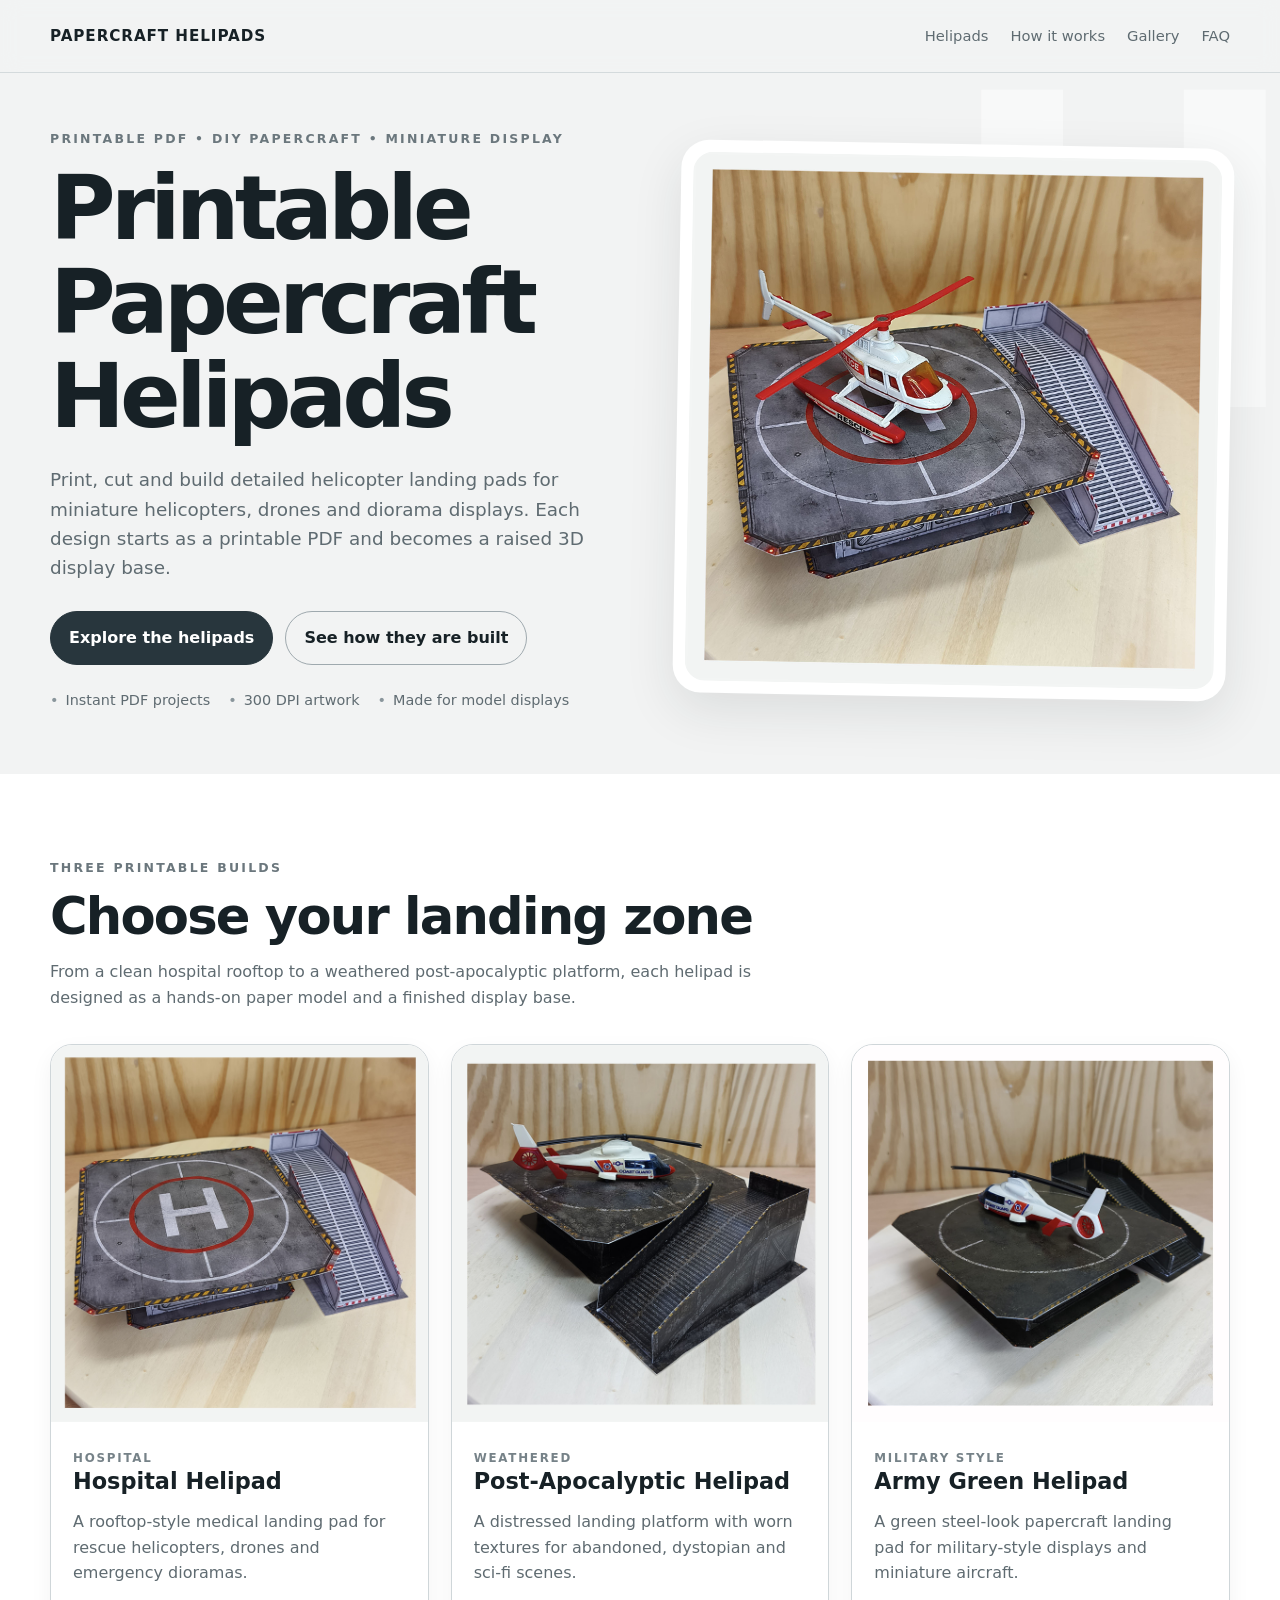
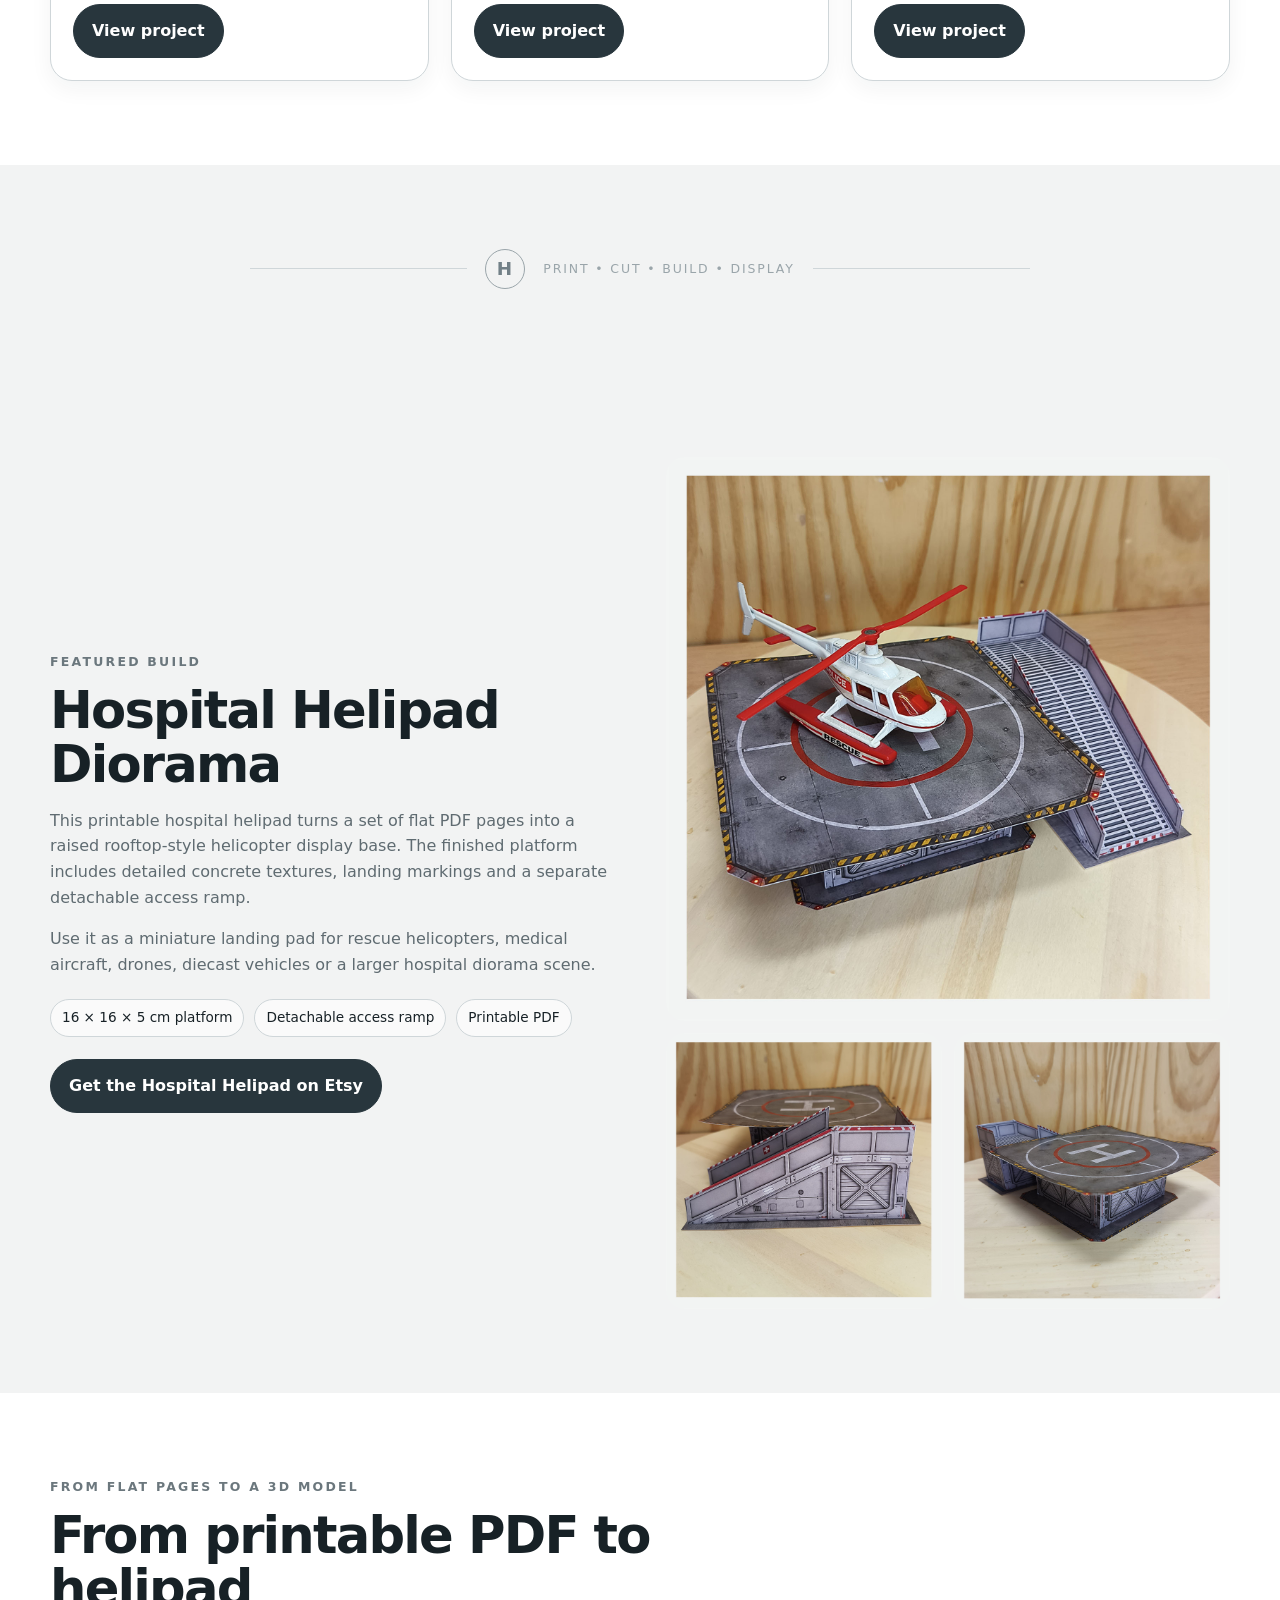
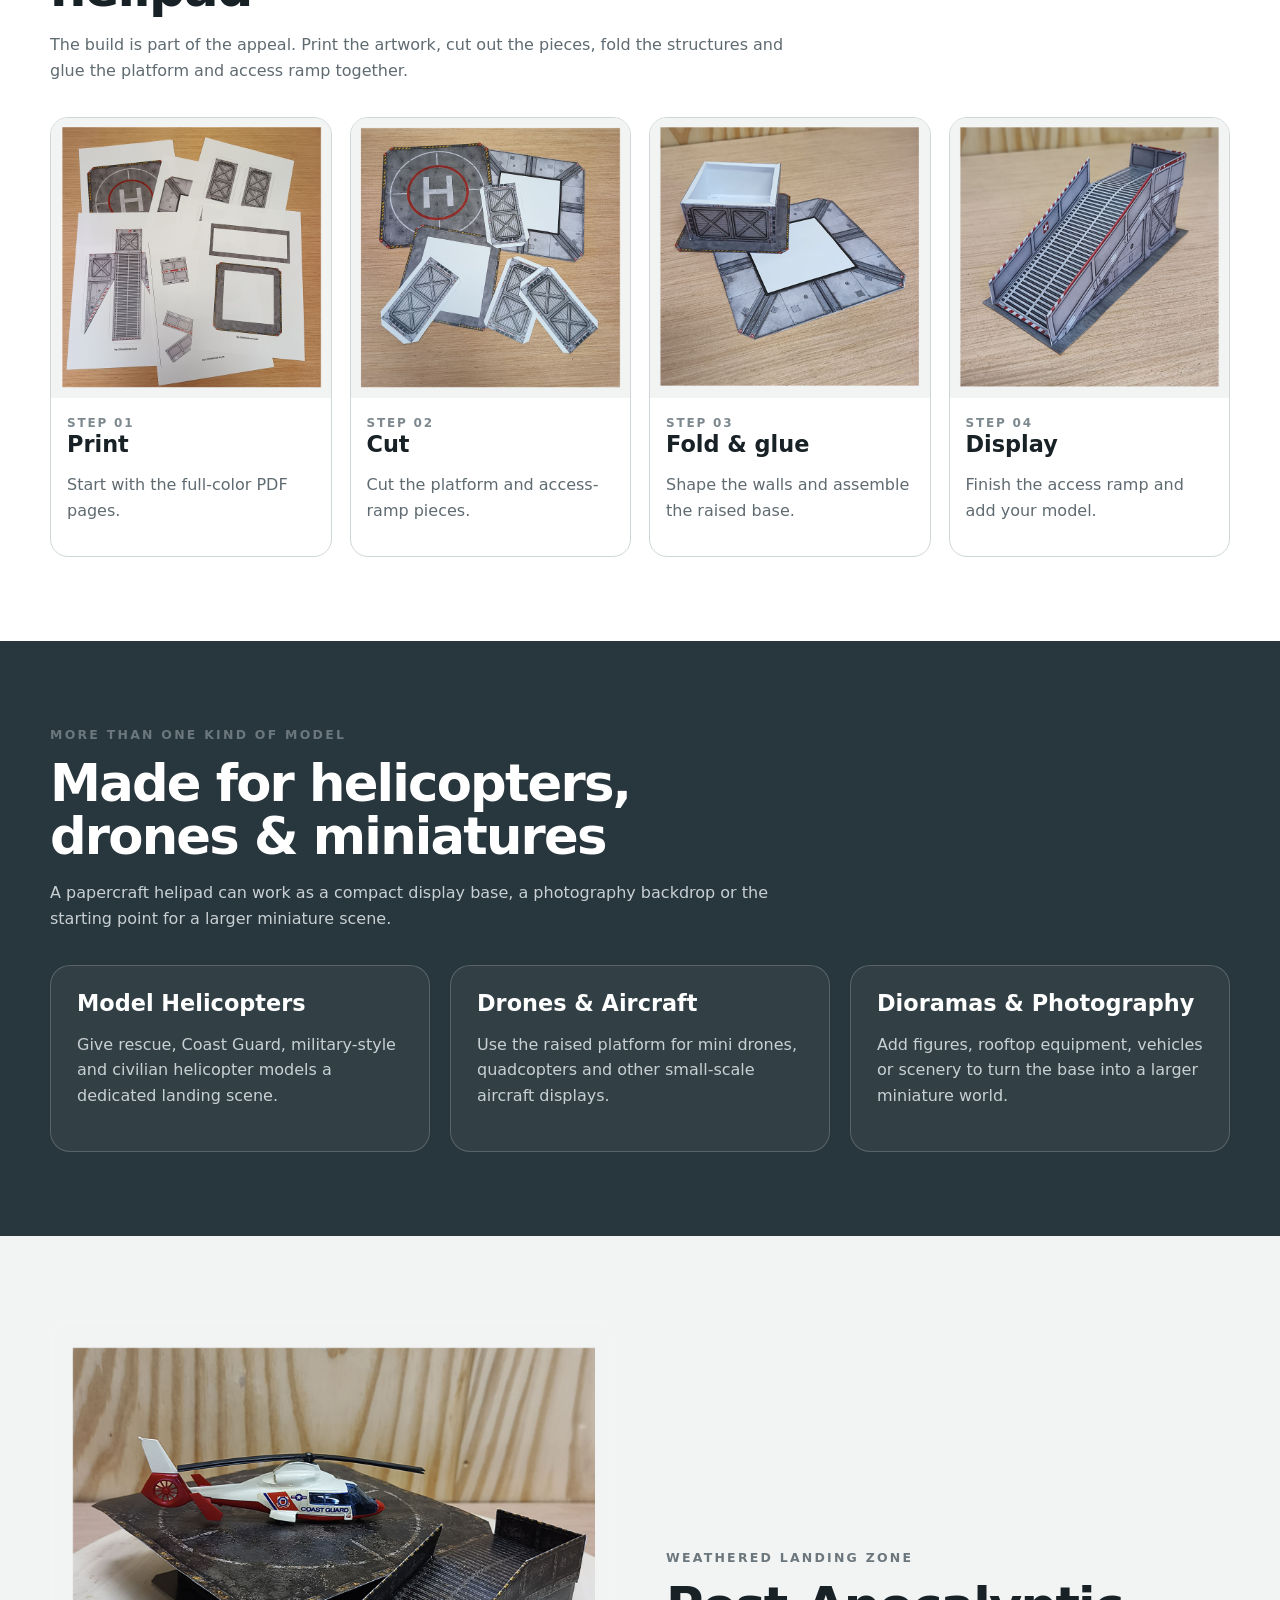
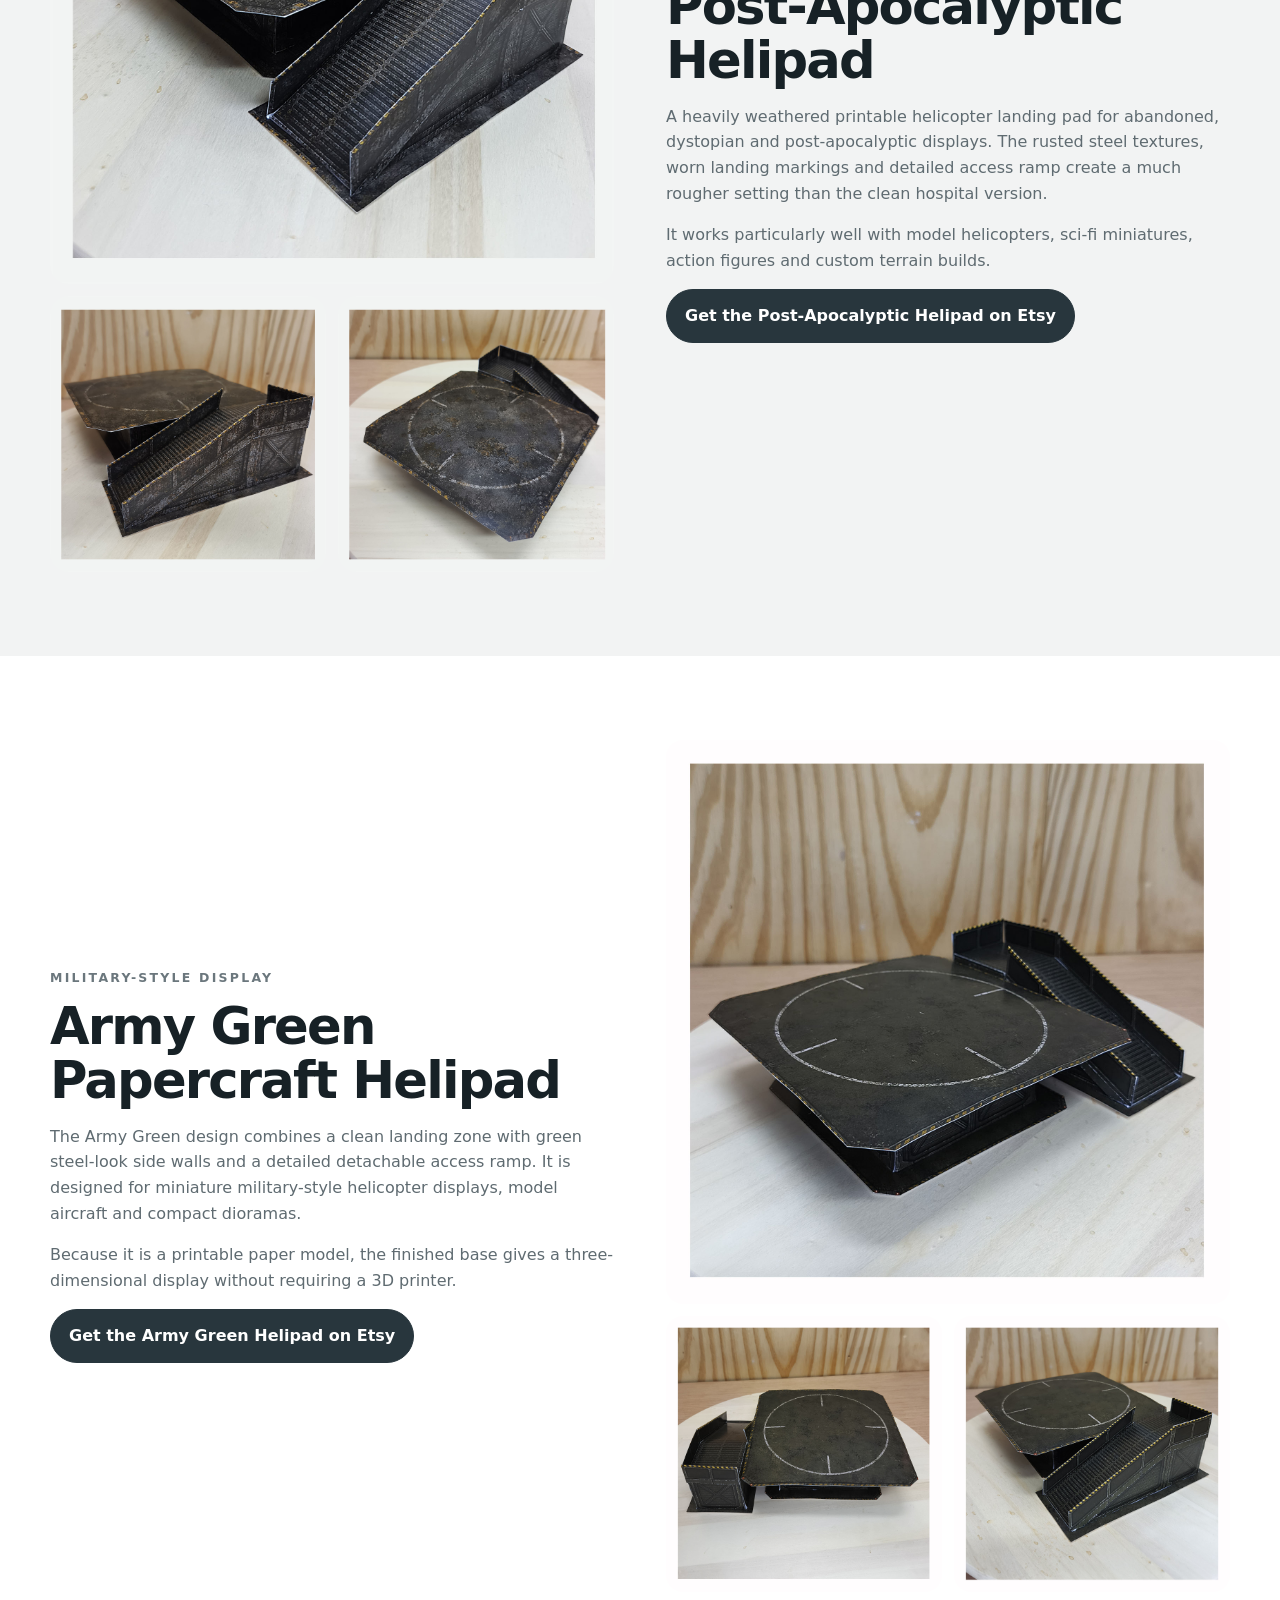
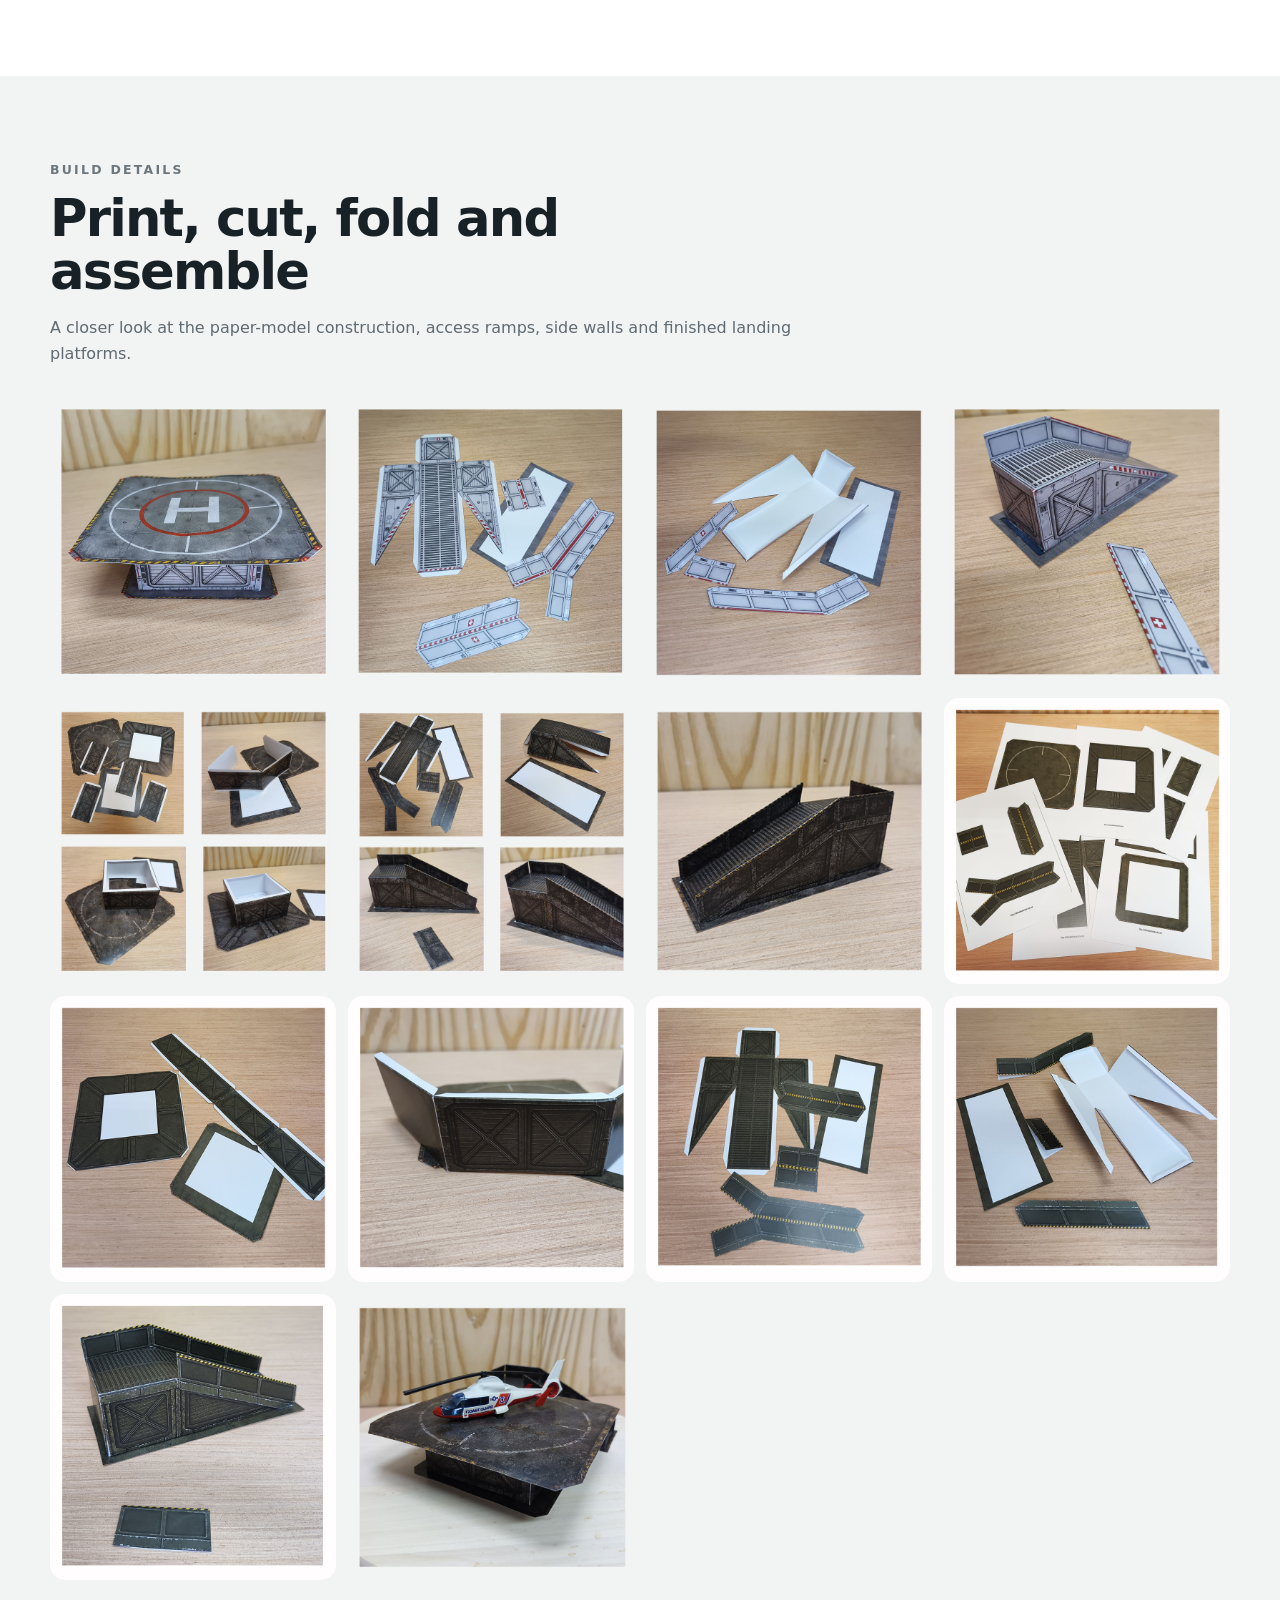
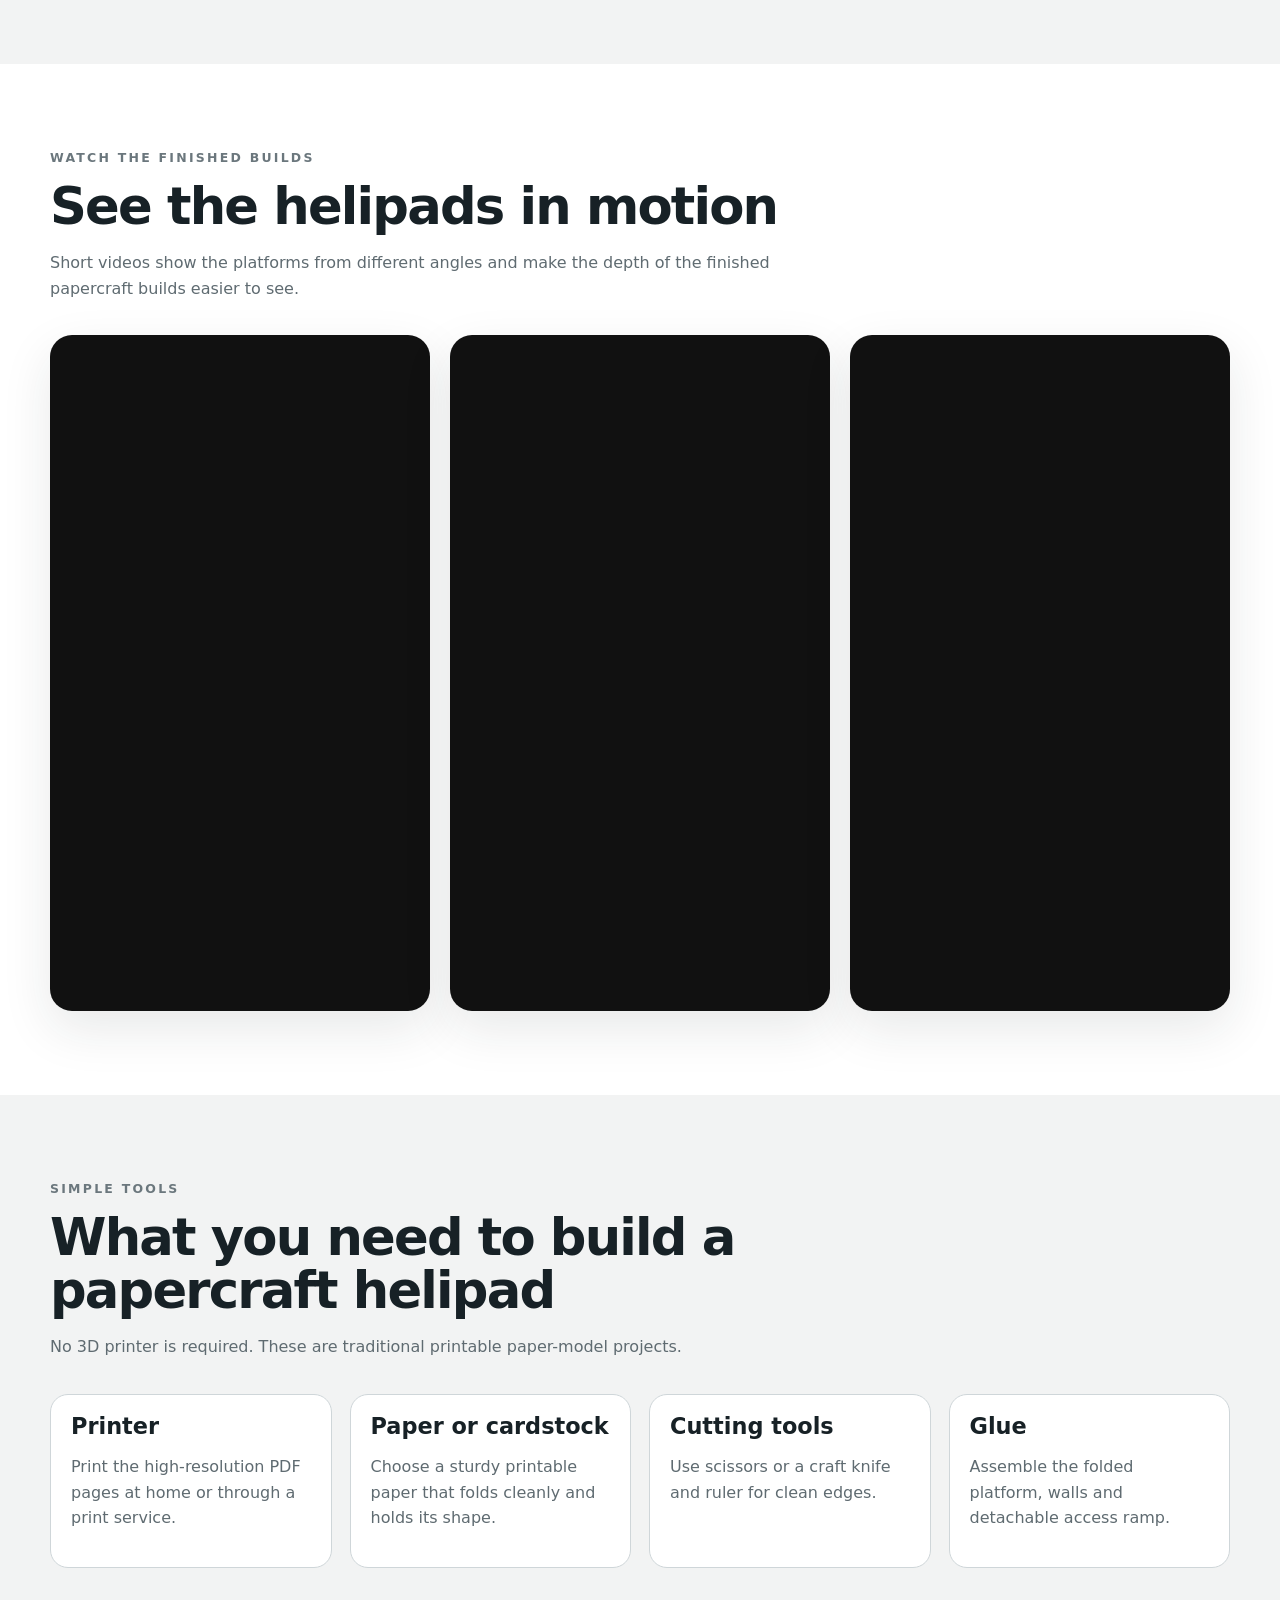
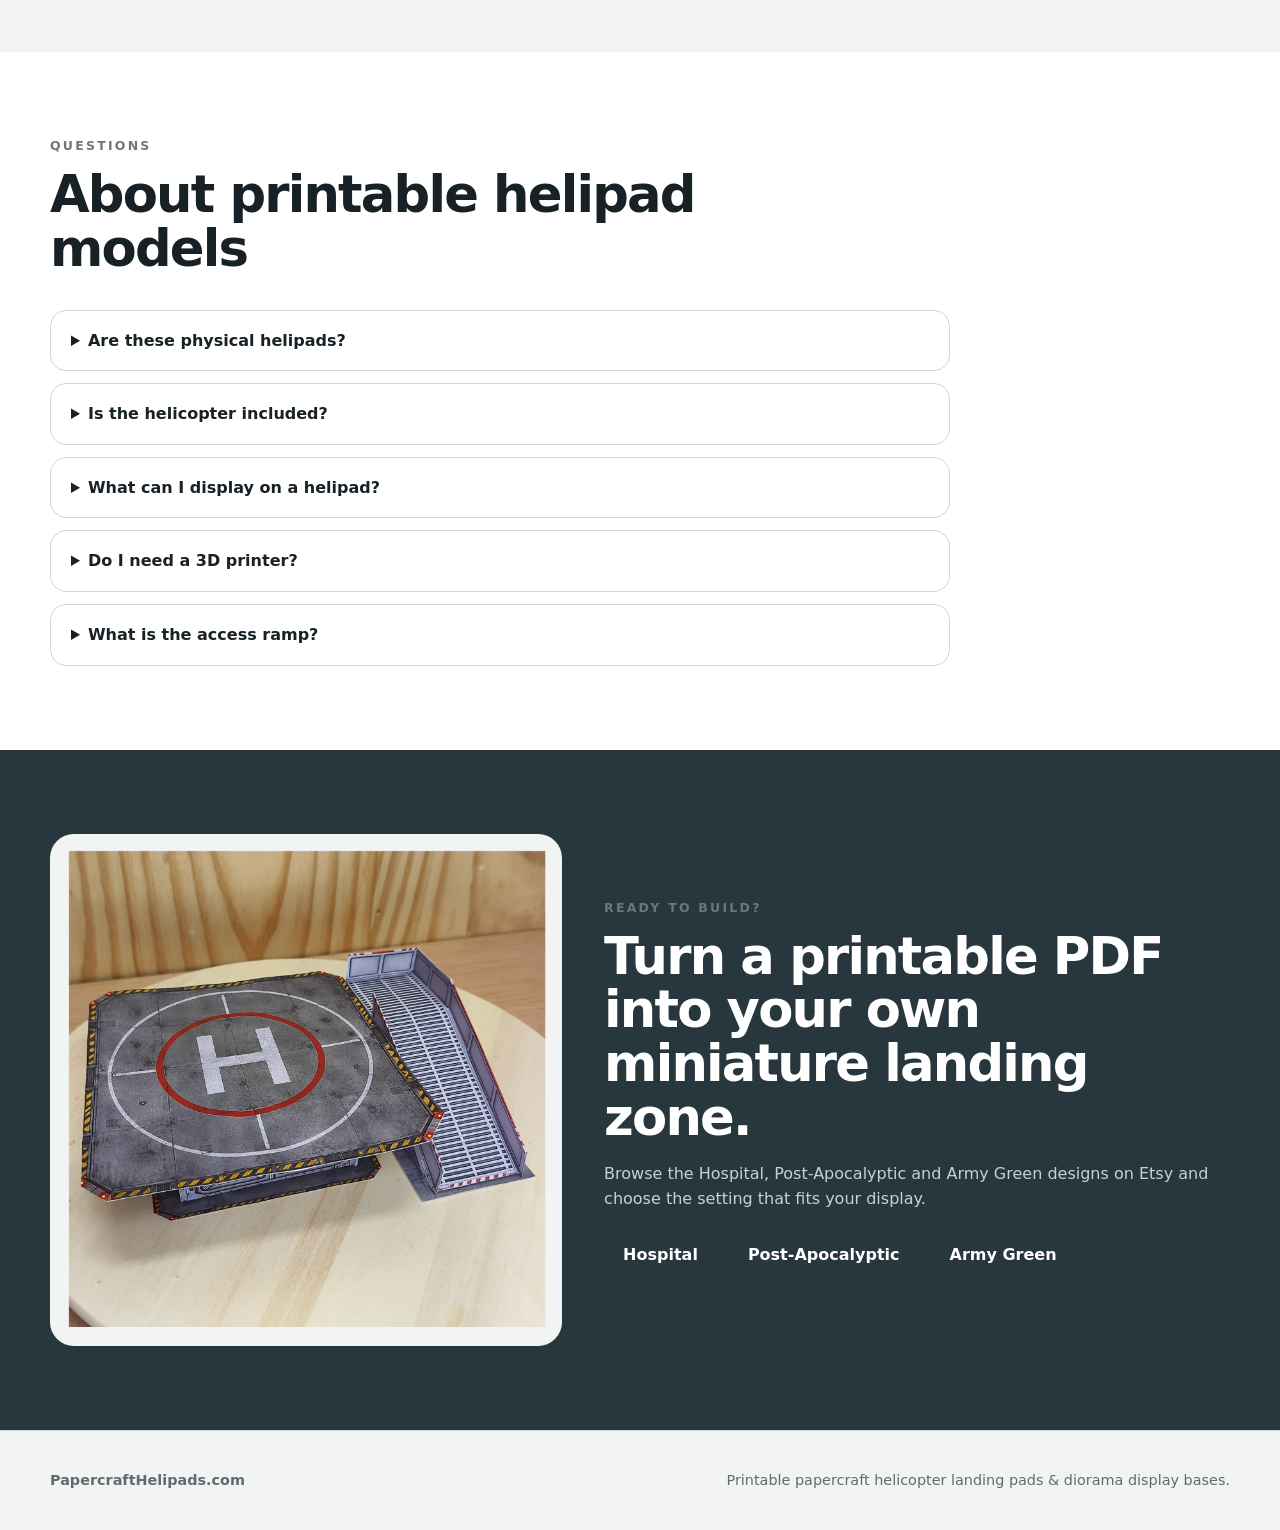
==== index.html @ 95979182 "Add files via upload" ====
<!doctype html>
<html lang="en">
<head>
  <meta charset="utf-8">
  <meta name="viewport" content="width=device-width, initial-scale=1">
  <title>Papercraft Helipads | Printable Helicopter Landing Pads & Diorama Bases</title>
  <meta name="description" content="Build printable papercraft helipads for miniature helicopters, drones and dioramas. Explore hospital, post-apocalyptic and military-style landing pad PDF projects.">
  <link rel="canonical" href="https://papercrafthelipads.com/">
  <meta name="robots" content="index,follow,max-image-preview:large">
  <meta property="og:title" content="Papercraft Helipads | Printable Helicopter Landing Pads">
  <meta property="og:description" content="Print, cut and build detailed helipad display bases for helicopters, drones and miniatures.">
  <meta property="og:type" content="website">
  <meta property="og:url" content="https://papercrafthelipads.com/">
  <meta property="og:image" content="https://papercrafthelipads.com/hospital-helipad-diorama-miniature-helicopter.jpg">
  <link rel="stylesheet" href="styles.css">
  <script type="application/ld+json">
  {
    "@context":"https://schema.org",
    "@type":"WebSite",
    "name":"Papercraft Helipads",
    "url":"https://papercrafthelipads.com/",
    "description":"Printable papercraft helipads and helicopter diorama display bases.",
    "inLanguage":"en"
  }
  </script>
  <script type="application/ld+json">
  {
    "@context":"https://schema.org",
    "@type":"FAQPage",
    "mainEntity":[
      {"@type":"Question","name":"Are these physical helipads?","acceptedAnswer":{"@type":"Answer","text":"No. The projects shown here are printable digital PDF papercraft kits. You print, cut, fold and glue the parts yourself."}},
      {"@type":"Question","name":"What can I display on a papercraft helipad?","acceptedAnswer":{"@type":"Answer","text":"They are designed as miniature display bases for model helicopters, rescue aircraft, drones, action figures, diecast vehicles and other small-scale models."}},
      {"@type":"Question","name":"Is the helicopter included?","acceptedAnswer":{"@type":"Answer","text":"No. Helicopters, drones, figures and other models shown in the photos are display examples only."}},
      {"@type":"Question","name":"What do I need to build one?","acceptedAnswer":{"@type":"Answer","text":"You need a printer, suitable paper or cardstock, scissors or a craft knife, glue and basic papercraft tools."}}
    ]
  }
  </script>
</head>
<body>
<header class="site-header">
  <div class="container nav">
    <a class="brand" href="#top">Papercraft Helipads</a>
    <nav class="nav-links" aria-label="Primary navigation">
      <a href="#designs">Helipads</a>
      <a href="#build">How it works</a>
      <a href="#gallery">Gallery</a>
      <a href="#faq">FAQ</a>
    </nav>
  </div>
</header>
<main id="top">
  <section class="hero">
    <div class="container hero-grid">
      <div>
        <p class="eyebrow">Printable PDF • DIY Papercraft • Miniature Display</p>
        <h1>Printable Papercraft Helipads</h1>
        <p class="lead">Print, cut and build detailed helicopter landing pads for miniature helicopters, drones and diorama displays. Each design starts as a printable PDF and becomes a raised 3D display base.</p>
        <div class="actions">
          <a class="button" href="#designs">Explore the helipads</a>
          <a class="button secondary" href="#build">See how they are built</a>
        </div>
        <div class="trust-row"><span>Instant PDF projects</span><span>300 DPI artwork</span><span>Made for model displays</span></div>
      </div>
      <div class="hero-card">
        <img src="hospital-helipad-diorama-miniature-helicopter.jpg" alt="Completed hospital helipad diorama with a rescue helicopter displayed on the rooftop landing pad" width="1600" height="1600" fetchpriority="high">
      </div>
    </div>
  </section>

  <section class="section white" id="designs">
    <div class="container">
      <div class="section-intro">
        <p class="eyebrow">Three printable builds</p>
        <h2>Choose your landing zone</h2>
        <p class="muted">From a clean hospital rooftop to a weathered post-apocalyptic platform, each helipad is designed as a hands-on paper model and a finished display base.</p>
      </div>
      <div class="design-grid">
        <article class="card">
          <img src="printable-hospital-helipad-top-view.jpg" alt="Detailed top view of the completed printable hospital helipad and detachable access ramp" loading="lazy" width="1600" height="1600">
          <div class="card-body"><span class="card-kicker">Hospital</span><h3>Hospital Helipad</h3><p>A rooftop-style medical landing pad for rescue helicopters, drones and emergency dioramas.</p><a class="button" href="hospital-helipad.html">View project</a></div>
        </article>
        <article class="card">
          <img src="post-apocalyptic-helipad-diorama-helicopter.jpg" alt="Completed post-apocalyptic helipad diorama with a red and white Coast Guard helicopter and the access ramp visible at the front" loading="lazy" width="1600" height="1600">
          <div class="card-body"><span class="card-kicker">Weathered</span><h3>Post-Apocalyptic Helipad</h3><p>A distressed landing platform with worn textures for abandoned, dystopian and sci-fi scenes.</p><a class="button" href="post-apocalyptic-helipad.html">View project</a></div>
        </article>
        <article class="card">
          <img src="army-green-helipad-diorama-helicopter.jpg" alt="Completed Army Green helipad diorama with a red and white Coast Guard helicopter displayed on the landing platform" loading="lazy" width="1600" height="1600">
          <div class="card-body"><span class="card-kicker">Military style</span><h3>Army Green Helipad</h3><p>A green steel-look papercraft landing pad for military-style displays and miniature aircraft.</p><a class="button" href="#army">View project</a></div>
        </article>
      </div>
    </div>
  </section>

  <div class="section"><div class="container helipad-divider"><span class="h-mark">H</span><span>Print • Cut • Build • Display</span></div></div>

  <section class="section" id="hospital">
    <div class="container product">
      <div class="product-copy">
        <p class="eyebrow">Featured build</p>
        <h2>Hospital Helipad Diorama</h2>
        <p class="muted">This printable hospital helipad turns a set of flat PDF pages into a raised rooftop-style helicopter display base. The finished platform includes detailed concrete textures, landing markings and a separate detachable access ramp.</p>
        <p class="muted">Use it as a miniature landing pad for rescue helicopters, medical aircraft, drones, diecast vehicles or a larger hospital diorama scene.</p>
        <div class="specs"><span class="pill">16 × 16 × 5 cm platform</span><span class="pill">Detachable access ramp</span><span class="pill">Printable PDF</span></div>
        <a class="button" href="https://3dshoeboxdiorama.etsy.com/listing/4540732520/hospital-helipad-display-base-medical" target="_blank" rel="noopener">Get the Hospital Helipad on Etsy</a>
      </div>
      <div class="product-media">
        <img class="feature" src="hospital-helipad-diorama-miniature-helicopter.jpg" alt="Completed hospital helipad diorama with a rescue helicopter displayed on the rooftop landing pad" loading="lazy" width="1600" height="1600">
        <img src="hospital-helicopter-display-base-side-view.jpg" alt="Close side view of the completed hospital helicopter display base focusing on the access ramp" loading="lazy" width="1600" height="1600">
        <img src="papercraft-hospital-helipad-diorama.jpg" alt="Completed papercraft hospital helipad diorama with access ramp viewed from the side" loading="lazy" width="1600" height="1600">
      </div>
    </div>
  </section>

  <section class="section white" id="build">
    <div class="container">
      <div class="section-intro"><p class="eyebrow">From flat pages to a 3D model</p><h2>From printable PDF to helipad</h2><p class="muted">The build is part of the appeal. Print the artwork, cut out the pieces, fold the structures and glue the platform and access ramp together.</p></div>
      <div class="steps">
        <article class="step"><img src="diy-hospital-helipad-building-step-1.jpg" alt="Printed hospital helipad PDF template on a wooden desk, ready to start the DIY papercraft build" loading="lazy" width="1600" height="1600"><div class="step-copy"><div class="step-no">STEP 01</div><h3>Print</h3><p class="muted">Start with the full-color PDF pages.</p></div></article>
        <article class="step"><img src="printable-hospital-helipad-building-step-2.jpg" alt="Cut-out pieces from the printable hospital helipad PDF arranged on a wooden desk before assembly" loading="lazy" width="1600" height="1600"><div class="step-copy"><div class="step-no">STEP 02</div><h3>Cut</h3><p class="muted">Cut the platform and access-ramp pieces.</p></div></article>
        <article class="step"><img src="papercraft-hospital-helipad-building-step-3.jpg" alt="Partially assembled papercraft hospital helipad turned upside down to show how the pieces are glued together" loading="lazy" width="1600" height="1600"><div class="step-copy"><div class="step-no">STEP 03</div><h3>Fold & glue</h3><p class="muted">Shape the walls and assemble the raised base.</p></div></article>
        <article class="step"><img src="miniature-hospital-helipad-ramp-detail.jpg" alt="Close-up of the fully assembled access ramp for the miniature hospital helipad display" loading="lazy" width="1600" height="1600"><div class="step-copy"><div class="step-no">STEP 04</div><h3>Display</h3><p class="muted">Finish the access ramp and add your model.</p></div></article>
      </div>
    </div>
  </section>

  <section class="section dark">
    <div class="container">
      <div class="section-intro"><p class="eyebrow">More than one kind of model</p><h2>Made for helicopters, drones & miniatures</h2><p class="muted">A papercraft helipad can work as a compact display base, a photography backdrop or the starting point for a larger miniature scene.</p></div>
      <div class="application-grid">
        <div class="application"><h3>Model Helicopters</h3><p class="muted">Give rescue, Coast Guard, military-style and civilian helicopter models a dedicated landing scene.</p></div>
        <div class="application"><h3>Drones & Aircraft</h3><p class="muted">Use the raised platform for mini drones, quadcopters and other small-scale aircraft displays.</p></div>
        <div class="application"><h3>Dioramas & Photography</h3><p class="muted">Add figures, rooftop equipment, vehicles or scenery to turn the base into a larger miniature world.</p></div>
      </div>
    </div>
  </section>

  <section class="section" id="postapo">
    <div class="container product reverse">
      <div class="product-copy">
        <p class="eyebrow">Weathered landing zone</p><h2>Post-Apocalyptic Helipad</h2>
        <p class="muted">A heavily weathered printable helicopter landing pad for abandoned, dystopian and post-apocalyptic displays. The rusted steel textures, worn landing markings and detailed access ramp create a much rougher setting than the clean hospital version.</p>
        <p class="muted">It works particularly well with model helicopters, sci-fi miniatures, action figures and custom terrain builds.</p>
        <a class="button" href="https://3dshoeboxdiorama.etsy.com/listing/4539226831/post-apocalyptic-helipad-printable" target="_blank" rel="noopener">Get the Post-Apocalyptic Helipad on Etsy</a>
      </div>
      <div class="product-media">
        <img class="feature" src="post-apocalyptic-helipad-diorama-helicopter.jpg" alt="Completed post-apocalyptic helipad diorama with a red and white Coast Guard helicopter and the access ramp visible at the front" loading="lazy" width="1600" height="1600">
        <img src="papercraft-post-apocalyptic-helipad.jpg" alt="Completed post-apocalyptic papercraft helipad viewed in perspective with a close view of the detailed access ramp" loading="lazy" width="1600" height="1600">
        <img src="printable-post-apocalyptic-helipad-top-view.jpg" alt="Perspective top view of the completed printable post-apocalyptic helipad showing the raised landing platform and access ramp" loading="lazy" width="1600" height="1600">
      </div>
    </div>
  </section>

  <section class="section white" id="army">
    <div class="container product">
      <div class="product-copy">
        <p class="eyebrow">Military-style display</p><h2>Army Green Papercraft Helipad</h2>
        <p class="muted">The Army Green design combines a clean landing zone with green steel-look side walls and a detailed detachable access ramp. It is designed for miniature military-style helicopter displays, model aircraft and compact dioramas.</p>
        <p class="muted">Because it is a printable paper model, the finished base gives a three-dimensional display without requiring a 3D printer.</p>
        <a class="button" href="https://3dshoeboxdiorama.etsy.com/listing/4539599032/army-green-helipad-display-base" target="_blank" rel="noopener">Get the Army Green Helipad on Etsy</a>
      </div>
      <div class="product-media">
        <img class="feature" src="army-green-helicopter-display-base.jpg" alt="Completed Army Green helicopter display base with the access ramp positioned behind the raised helipad for a clear 3D view" loading="lazy" width="1600" height="1600">
        <img src="military-helipad-papercraft-top-view.jpg" alt="Top view of the completed Army Green military-style papercraft helipad and access ramp" loading="lazy" width="1600" height="1600">
        <img src="miniature-military-helicopter-landing-pad.jpg" alt="Completed miniature military-style helicopter landing pad with the raised platform and access ramp shown in a detailed 3D view" loading="lazy" width="1600" height="1600">
      </div>
    </div>
  </section>

  <section class="section" id="gallery">
    <div class="container">
      <div class="section-intro"><p class="eyebrow">Build details</p><h2>Print, cut, fold and assemble</h2><p class="muted">A closer look at the paper-model construction, access ramps, side walls and finished landing platforms.</p></div>
      <div class="gallery">
        <img src="hospital-helipad-diorama-building-step-4.jpg" alt="Nearly completed hospital helipad diorama assembled without the detachable access ramp" loading="lazy" width="1600" height="1600">
        <img src="miniature-hospital-helipad-building-step-5.jpg" alt="Cut-out hospital helipad access ramp before folding and gluing the papercraft parts together" loading="lazy" width="1600" height="1600">
        <img src="miniature-hospital-helipad-building-step-6.jpg" alt="Hospital helipad access ramp partially folded and glued during the papercraft assembly process" loading="lazy" width="1600" height="1600">
        <img src="miniature-hospital-helipad-building-step-7.jpg" alt="Close-up of the miniature hospital helipad access ramp during the final stage of assembly" loading="lazy" width="1600" height="1600">
        <img src="diy-post-apocalyptic-helipad-building-steps-pad.jpg" alt="Four-step DIY build sequence showing how the printable post-apocalyptic helipad platform is assembled from the papercraft pieces" loading="lazy" width="1600" height="1600">
        <img src="diy-post-apocalyptic-helipad-building-steps-ramp.jpg" alt="Four-step papercraft build sequence showing the post-apocalyptic helipad access ramp being cut, folded, glued and assembled" loading="lazy" width="1600" height="1600">
        <img src="diy-post-apocalyptic-helipad-building-ramp-complete.jpg" alt="Close-up of the completed post-apocalyptic helipad access ramp showing the finished colors and miniature details" loading="lazy" width="1600" height="1600">
        <img src="diy-army-green-helipad-building-step-1.jpg" alt="Printed Army Green helipad PDF pages on a brown wooden desk ready for the DIY papercraft build" loading="lazy" width="1600" height="1600">
        <img src="diy-army-green-helipad-building-step-2.jpg" alt="Partially assembled Army Green papercraft helipad without the detachable access ramp" loading="lazy" width="1600" height="1600">
        <img src="diy-army-green-helipad-building-step-3.jpg" alt="Close-up of the partially assembled Army Green helipad showing the detailed steel-look side walls" loading="lazy" width="1600" height="1600">
        <img src="diy-army-green-helipad-building-step-4.jpg" alt="Cut-out printable pieces for the Army Green helipad access ramp ready for folding and gluing" loading="lazy" width="1600" height="1600">
        <img src="diy-army-green-helipad-building-step-5.jpg" alt="Army Green helipad access ramp partially folded and glued during the papercraft build" loading="lazy" width="1600" height="1600">
        <img src="diy-army-green-helipad-building-step-6.jpg" alt="Close-up of the nearly completed Army Green access ramp showing the detailed side railing" loading="lazy" width="1600" height="1600">
        <img src="post-apocalyptic-helicopter-display-base.jpg" alt="Close view of the completed post-apocalyptic helicopter display base with a Coast Guard helicopter and access ramp positioned behind the platform" loading="lazy" width="1600" height="1600">
      </div>
    </div>
  </section>

  <section class="section white" id="videos">
    <div class="container">
      <div class="section-intro"><p class="eyebrow">Watch the finished builds</p><h2>See the helipads in motion</h2><p class="muted">Short videos show the platforms from different angles and make the depth of the finished papercraft builds easier to see.</p></div>
      <div class="video-grid">
        <div class="video"><iframe src="https://www.youtube.com/embed/XTVZVIwFvxU" title="Hospital Helipad papercraft video" loading="lazy" allowfullscreen></iframe></div>
        <div class="video"><iframe src="https://www.youtube.com/embed/b2Lt7vql83M" title="Post-Apocalyptic Helipad papercraft video" loading="lazy" allowfullscreen></iframe></div>
        <div class="video"><iframe src="https://www.youtube.com/embed/4K7mJKubByY" title="Army Green Helipad papercraft video" loading="lazy" allowfullscreen></iframe></div>
      </div>
    </div>
  </section>

  <section class="section">
    <div class="container">
      <div class="section-intro"><p class="eyebrow">Simple tools</p><h2>What you need to build a papercraft helipad</h2><p class="muted">No 3D printer is required. These are traditional printable paper-model projects.</p></div>
      <div class="tools"><div class="tool"><h3>Printer</h3><p class="muted">Print the high-resolution PDF pages at home or through a print service.</p></div><div class="tool"><h3>Paper or cardstock</h3><p class="muted">Choose a sturdy printable paper that folds cleanly and holds its shape.</p></div><div class="tool"><h3>Cutting tools</h3><p class="muted">Use scissors or a craft knife and ruler for clean edges.</p></div><div class="tool"><h3>Glue</h3><p class="muted">Assemble the folded platform, walls and detachable access ramp.</p></div></div>
    </div>
  </section>

  <section class="section white" id="faq">
    <div class="container">
      <div class="section-intro"><p class="eyebrow">Questions</p><h2>About printable helipad models</h2></div>
      <div class="faq">
        <details><summary>Are these physical helipads?</summary><p>No. These projects are digital PDF papercraft kits. You print, cut, fold and glue the model yourself.</p></details>
        <details><summary>Is the helicopter included?</summary><p>No. Helicopters, drones, vehicles and figures in the photographs are display examples only.</p></details>
        <details><summary>What can I display on a helipad?</summary><p>They can be used with model helicopters, drones, small aircraft, action figures, diecast vehicles and other miniature displays that suit the platform size.</p></details>
        <details><summary>Do I need a 3D printer?</summary><p>No. These are printable papercraft models rather than STL files or 3D-printed bases.</p></details>
        <details><summary>What is the access ramp?</summary><p>The access ramp is a separate papercraft section that is built alongside the raised platform and can be positioned next to the finished helipad.</p></details>
      </div>
    </div>
  </section>

  <section class="section dark">
    <div class="container final-cta">
      <img src="printable-hospital-helipad-top-view.jpg" alt="Detailed top view of the completed printable hospital helipad and detachable access ramp" loading="lazy" width="1600" height="1600">
      <div><p class="eyebrow">Ready to build?</p><h2>Turn a printable PDF into your own miniature landing zone.</h2><p class="muted">Browse the Hospital, Post-Apocalyptic and Army Green designs on Etsy and choose the setting that fits your display.</p><div class="actions"><a class="button" href="https://3dshoeboxdiorama.etsy.com/listing/4540732520/hospital-helipad-display-base-medical" target="_blank" rel="noopener">Hospital</a><a class="button" href="https://3dshoeboxdiorama.etsy.com/listing/4539226831/post-apocalyptic-helipad-printable" target="_blank" rel="noopener">Post-Apocalyptic</a><a class="button" href="https://3dshoeboxdiorama.etsy.com/listing/4539599032/army-green-helipad-display-base" target="_blank" rel="noopener">Army Green</a></div></div>
    </div>
  </section>
</main>
<footer class="site-footer"><div class="container footer-row"><strong>PapercraftHelipads.com</strong><span>Printable papercraft helicopter landing pads & diorama display bases.</span></div></footer>
</body>
</html>
---- styles.css ----
:root{
  --bg:#F2F3F3;
  --surface:#ffffff;
  --ink:#172126;
  --muted:#5f6b71;
  --line:#cfd6d9;
  --accent:#e6b64f;
  --deep:#28363d;
  --max:1180px;
  --radius:22px;
  --shadow:0 18px 50px rgba(25,36,42,.10);
}
*{box-sizing:border-box}
html{scroll-behavior:smooth}
body{margin:0;font-family:Inter,ui-sans-serif,system-ui,-apple-system,BlinkMacSystemFont,"Segoe UI",sans-serif;background:var(--bg);color:var(--ink);line-height:1.6}
a{color:inherit}
img{display:block;max-width:100%;height:auto}
.container{width:min(var(--max),calc(100% - 32px));margin:0 auto}
.site-header{position:sticky;top:0;z-index:20;background:rgba(242,243,243,.92);backdrop-filter:blur(10px);border-bottom:1px solid rgba(207,214,217,.85)}
.nav{min-height:72px;display:flex;align-items:center;justify-content:space-between;gap:28px}
.brand{font-weight:900;letter-spacing:.06em;text-transform:uppercase;text-decoration:none;font-size:.95rem}
.nav-links{display:flex;gap:22px;flex-wrap:wrap;font-size:.92rem}
.nav-links a{text-decoration:none;color:var(--muted)}
.nav-links a:hover{color:var(--ink)}
.hero{padding:56px 0 62px;position:relative;overflow:hidden}
.hero:after{content:"H";position:absolute;right:-2vw;top:10px;font-size:min(34vw,440px);line-height:.8;font-weight:900;color:rgba(255,255,255,.52);z-index:-1}
.hero-grid{display:grid;grid-template-columns:1.02fr .98fr;gap:52px;align-items:center}
.eyebrow{text-transform:uppercase;letter-spacing:.18em;font-weight:800;font-size:.78rem;color:#6b777d;margin:0 0 12px}
h1,h2,h3{line-height:1.05;margin-top:0}
h1{font-size:clamp(3.1rem,7vw,6.4rem);letter-spacing:-.055em;margin-bottom:22px;max-width:8ch}
h2{font-size:clamp(2rem,4vw,3.6rem);letter-spacing:-.035em;margin-bottom:16px}
h3{font-size:1.4rem;margin-bottom:10px}
.lead{font-size:1.15rem;color:var(--muted);max-width:650px;margin-bottom:28px}
.actions{display:flex;gap:12px;flex-wrap:wrap}
.button{display:inline-flex;align-items:center;justify-content:center;gap:8px;padding:13px 18px;border-radius:999px;background:var(--deep);color:#fff;text-decoration:none;font-weight:800;border:1px solid var(--deep)}
.button.secondary{background:transparent;color:var(--ink);border-color:#9fa9ae}
.button:hover{transform:translateY(-1px)}
.hero-card{background:var(--surface);padding:12px;border-radius:28px;box-shadow:var(--shadow);transform:rotate(1deg)}
.hero-card img{border-radius:20px;aspect-ratio:1/1;object-fit:cover}
.trust-row{display:flex;gap:18px;flex-wrap:wrap;margin-top:24px;color:var(--muted);font-size:.9rem}
.trust-row span:before{content:"•";margin-right:7px;color:#8a969c}
.section{padding:84px 0}
.section.white{background:var(--surface)}
.section.dark{background:var(--deep);color:#fff}
.section.dark .muted{color:#c8d0d4}
.section-intro{max-width:760px;margin-bottom:34px}
.muted{color:var(--muted)}
.design-grid{display:grid;grid-template-columns:repeat(3,1fr);gap:22px}
.card{background:var(--surface);border:1px solid var(--line);border-radius:var(--radius);overflow:hidden;box-shadow:0 8px 22px rgba(25,36,42,.05)}
.card img{aspect-ratio:1/1;object-fit:cover}
.card-body{padding:22px}
.card-kicker{font-size:.74rem;text-transform:uppercase;letter-spacing:.15em;font-weight:800;color:#768288}
.card p{color:var(--muted);margin-bottom:18px}
.product{display:grid;grid-template-columns:1fr 1fr;gap:52px;align-items:center}
.product.reverse .product-copy{order:2}
.product.reverse .product-media{order:1}
.product-media{display:grid;grid-template-columns:1fr 1fr;gap:12px}
.product-media .feature{grid-column:1/-1}
.product-media img{border-radius:18px;background:var(--bg);aspect-ratio:1/1;object-fit:cover}
.specs{display:flex;flex-wrap:wrap;gap:10px;margin:22px 0}
.pill{border:1px solid var(--line);border-radius:999px;padding:7px 11px;font-size:.85rem;background:rgba(255,255,255,.65)}
.helipad-divider{display:flex;align-items:center;gap:18px;margin:0 auto;max-width:780px;color:#9aa5aa;font-size:.78rem;letter-spacing:.15em;text-transform:uppercase}
.helipad-divider:before,.helipad-divider:after{content:"";height:1px;flex:1;background:var(--line)}
.h-mark{width:40px;height:40px;border:1px solid #9aa5aa;border-radius:50%;display:grid;place-items:center;font-weight:900;font-size:1.15rem;color:#728087}
.steps{display:grid;grid-template-columns:repeat(4,1fr);gap:18px}
.step{background:var(--surface);border-radius:18px;overflow:hidden;border:1px solid var(--line)}
.step img{aspect-ratio:1/1;object-fit:cover}
.step-copy{padding:16px}
.step-no{font-size:.75rem;font-weight:900;letter-spacing:.15em;color:#7d898f}
.application-grid{display:grid;grid-template-columns:repeat(3,1fr);gap:20px}
.application{padding:26px;border:1px solid rgba(255,255,255,.18);border-radius:20px;background:rgba(255,255,255,.05)}
.gallery{display:grid;grid-template-columns:repeat(4,1fr);gap:12px}
.gallery img{aspect-ratio:1/1;object-fit:cover;border-radius:15px;background:#fff}
.video-grid{display:grid;grid-template-columns:repeat(3,1fr);gap:20px}
.video{background:#111;border-radius:22px;overflow:hidden;aspect-ratio:9/16;box-shadow:var(--shadow)}
.video iframe{width:100%;height:100%;border:0}
.tools{display:grid;grid-template-columns:repeat(4,1fr);gap:18px}
.tool{background:var(--surface);border:1px solid var(--line);border-radius:18px;padding:20px}
.faq{display:grid;gap:12px;max-width:900px}
details{background:var(--surface);border:1px solid var(--line);border-radius:16px;padding:17px 20px}
summary{font-weight:800;cursor:pointer}
details p{color:var(--muted);margin-bottom:0}
.final-cta{display:grid;grid-template-columns:.9fr 1.1fr;gap:42px;align-items:center}
.final-cta img{border-radius:24px;background:#fff}
.site-footer{padding:38px 0;border-top:1px solid var(--line);color:var(--muted);font-size:.9rem}
.footer-row{display:flex;justify-content:space-between;gap:20px;flex-wrap:wrap}
@media (max-width:900px){
  .hero-grid,.product,.final-cta{grid-template-columns:1fr}
  .product.reverse .product-copy,.product.reverse .product-media{order:initial}
  .design-grid,.video-grid{grid-template-columns:1fr}
  .steps,.gallery,.tools{grid-template-columns:repeat(2,1fr)}
  .application-grid{grid-template-columns:1fr}
  .hero{padding-top:34px}
  h1{max-width:10ch}
}
@media (max-width:600px){
  .nav{align-items:flex-start;padding:18px 0;flex-direction:column}
  .nav-links{gap:14px}
  .section{padding:62px 0}
  .product-media{grid-template-columns:1fr}
  .product-media .feature{grid-column:auto}
  .steps,.gallery,.tools{grid-template-columns:1fr}
}
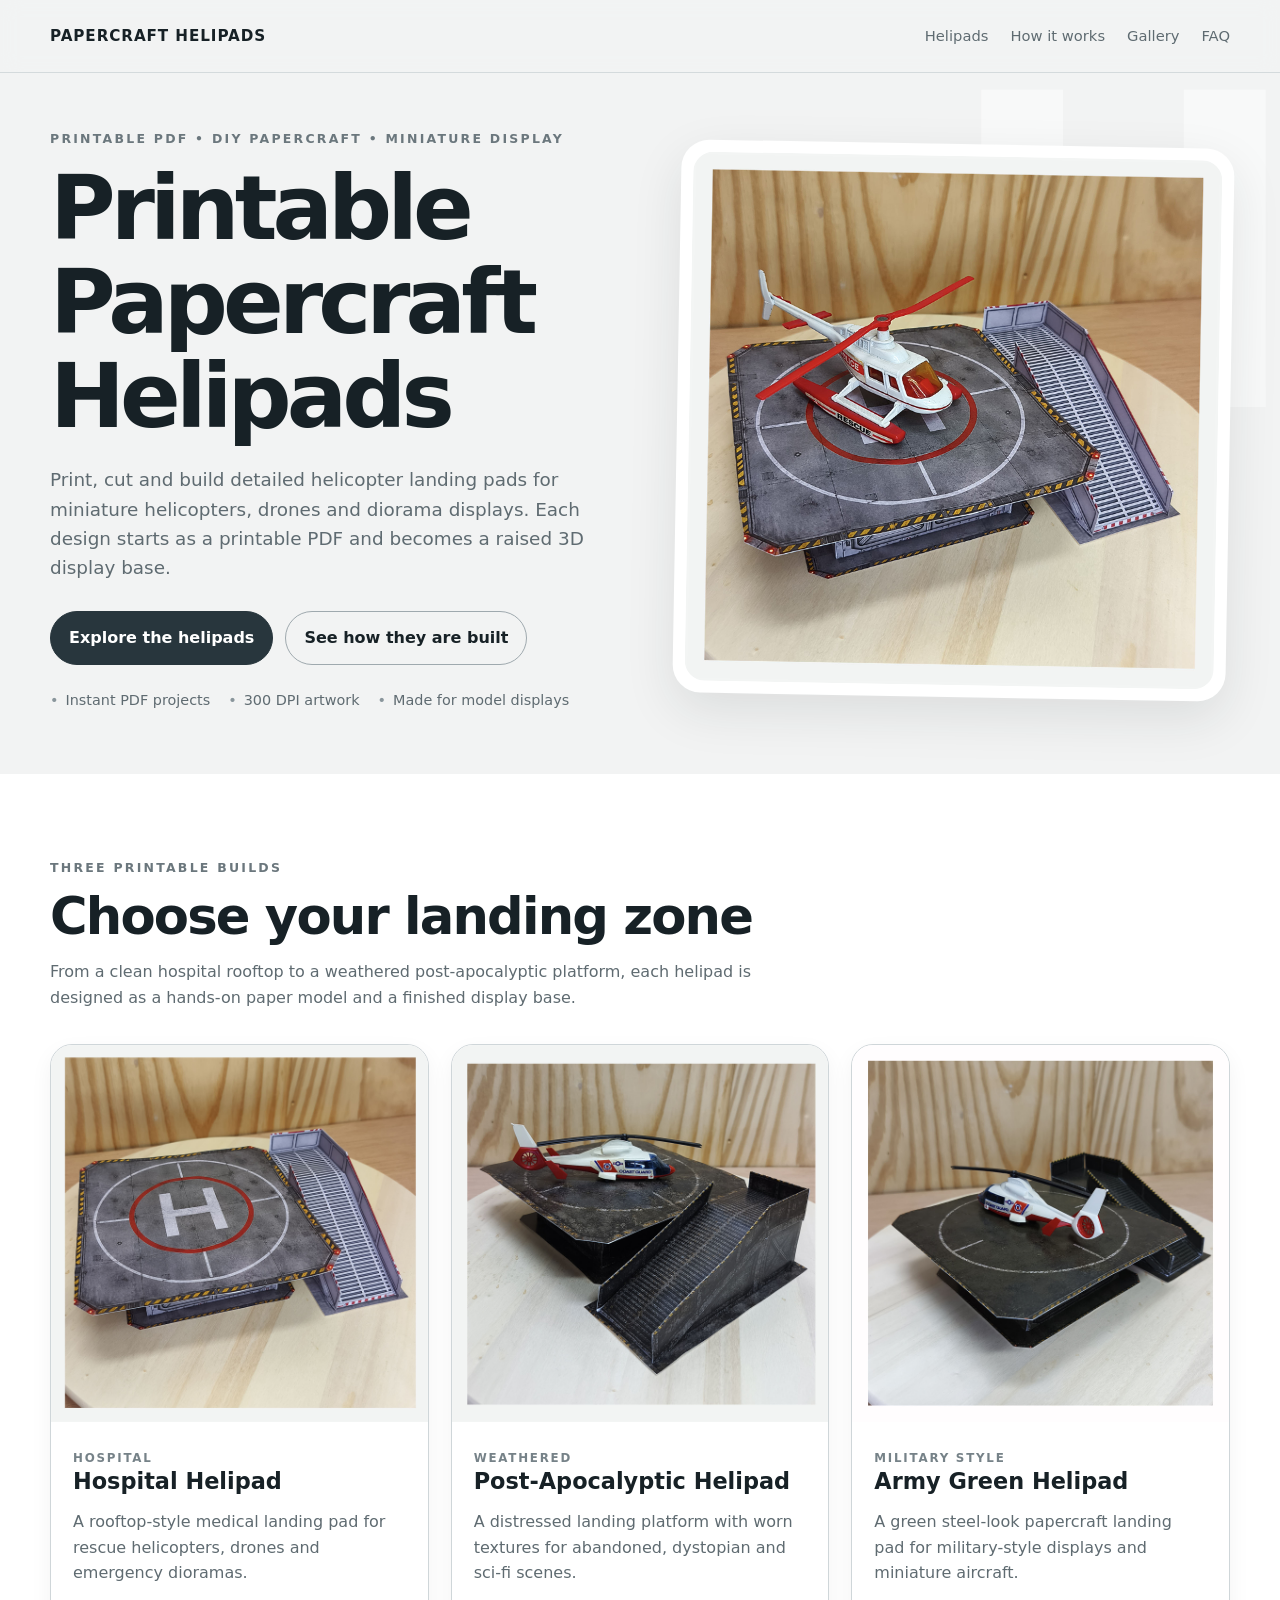
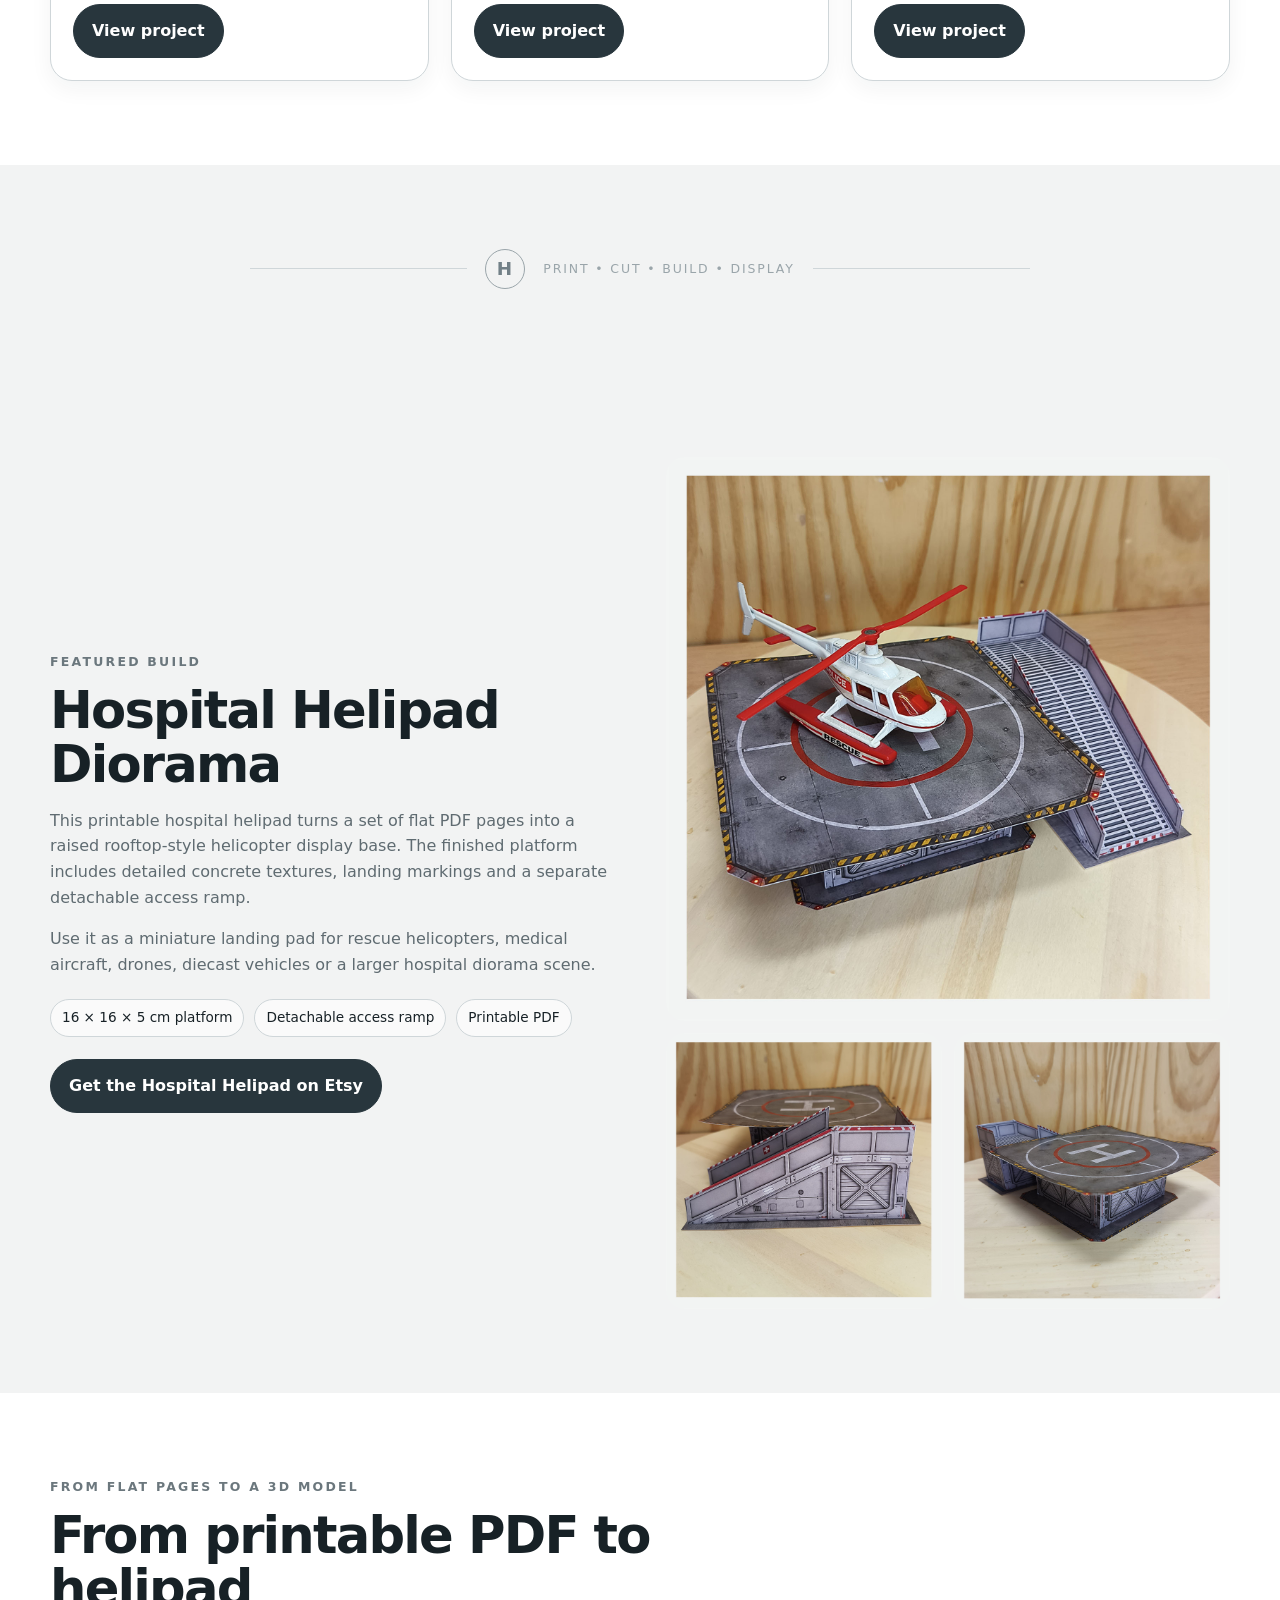
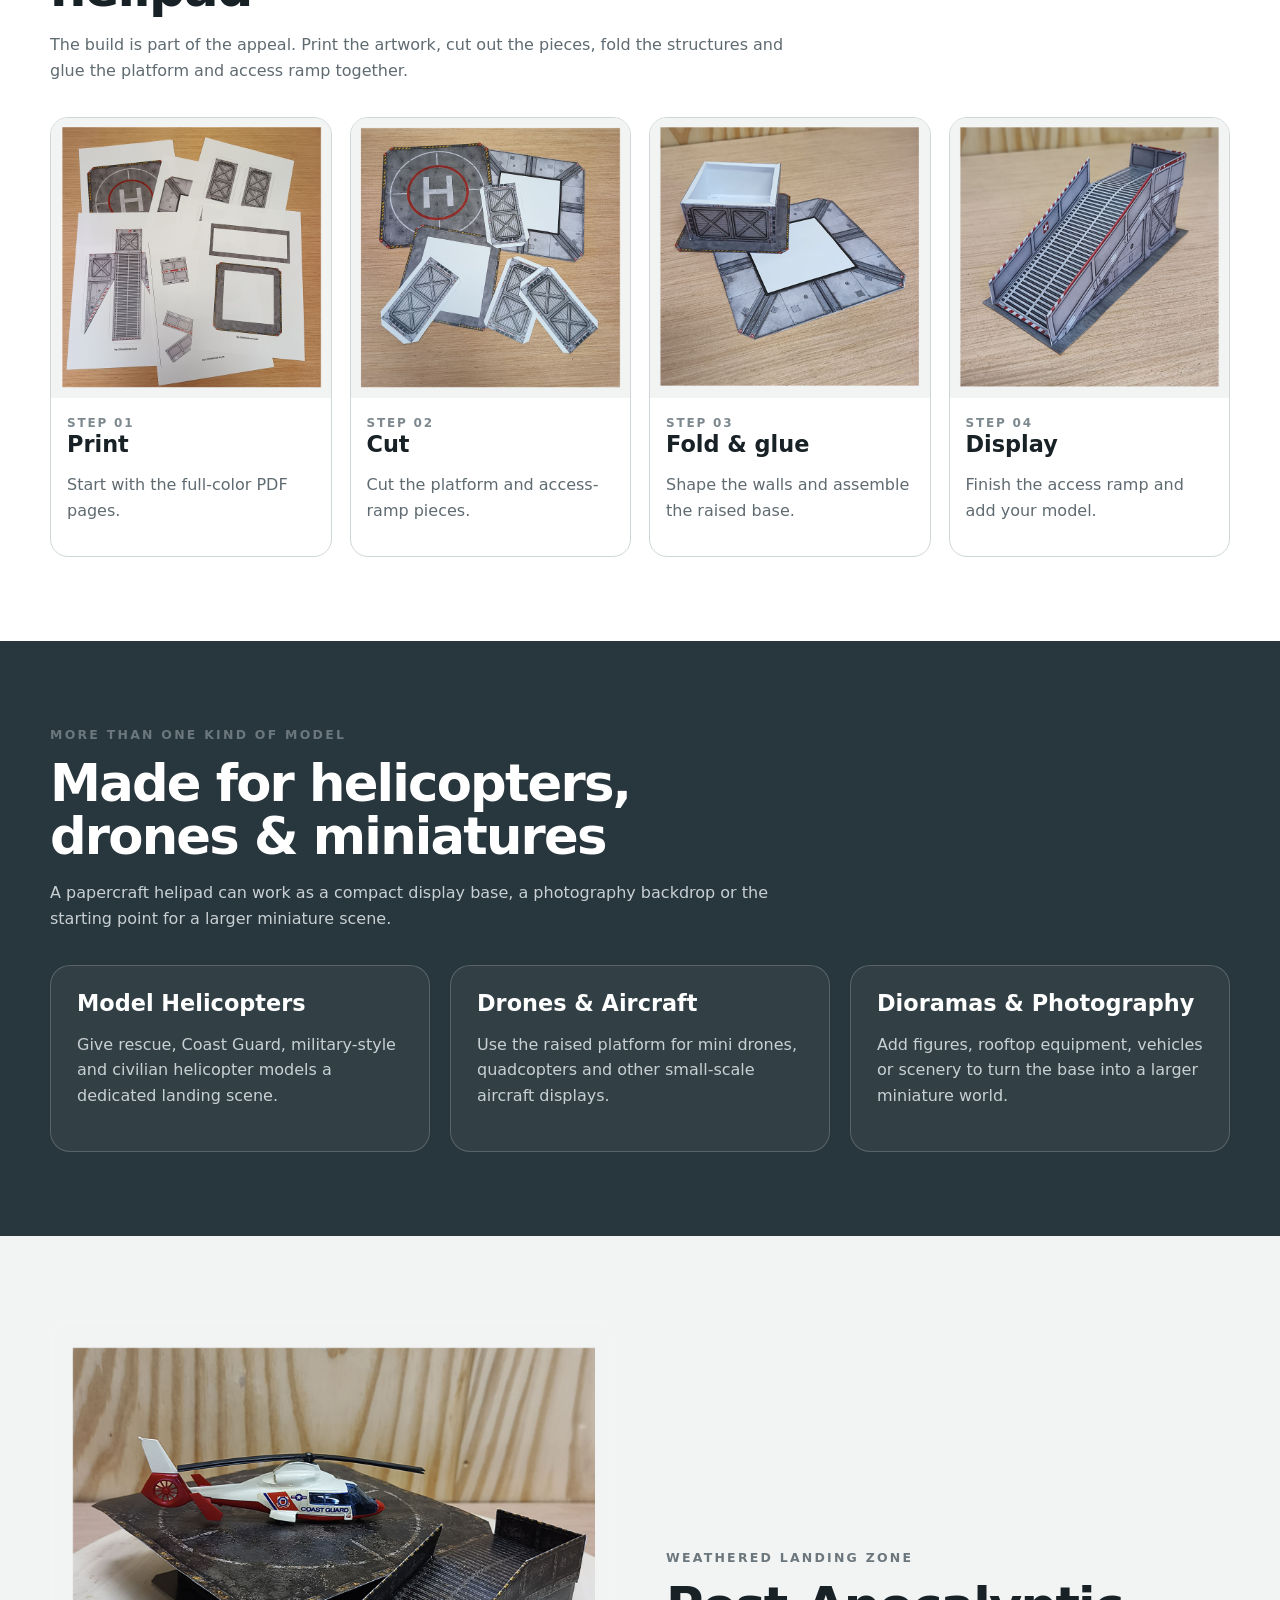
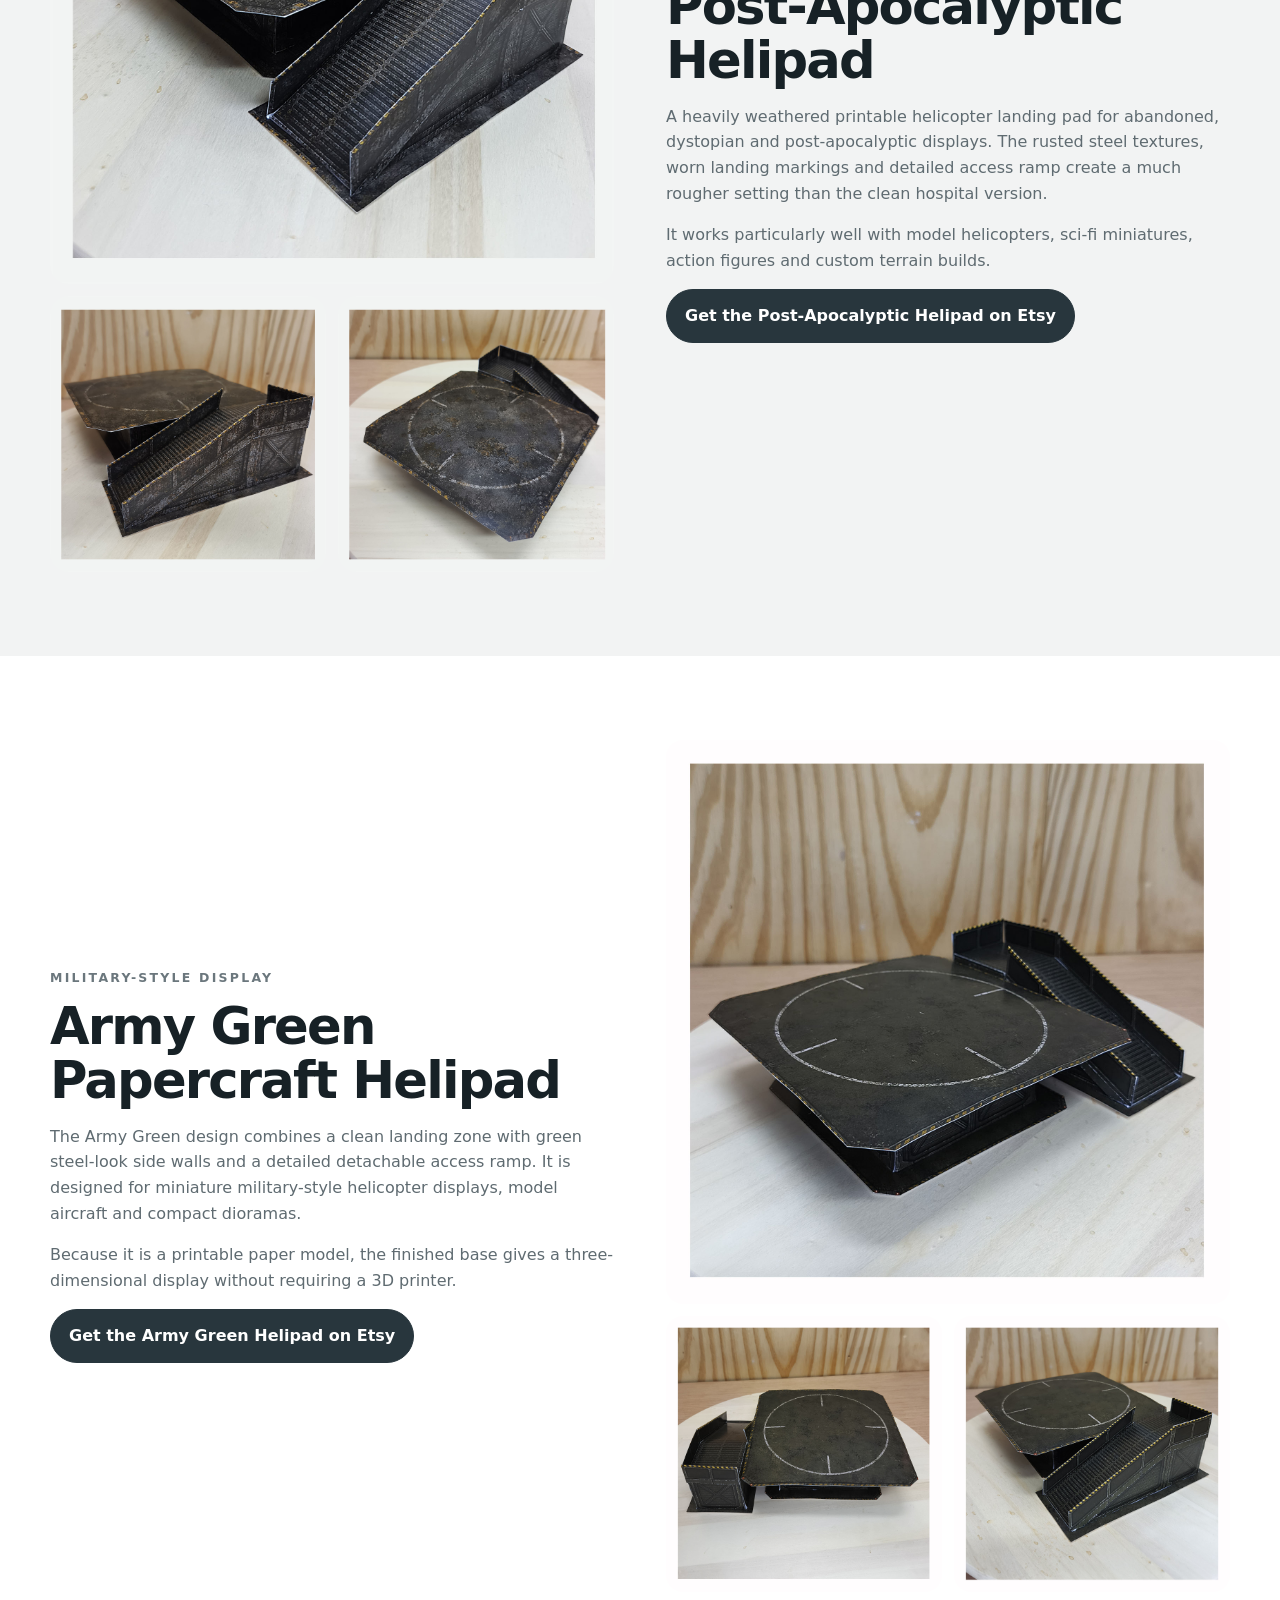
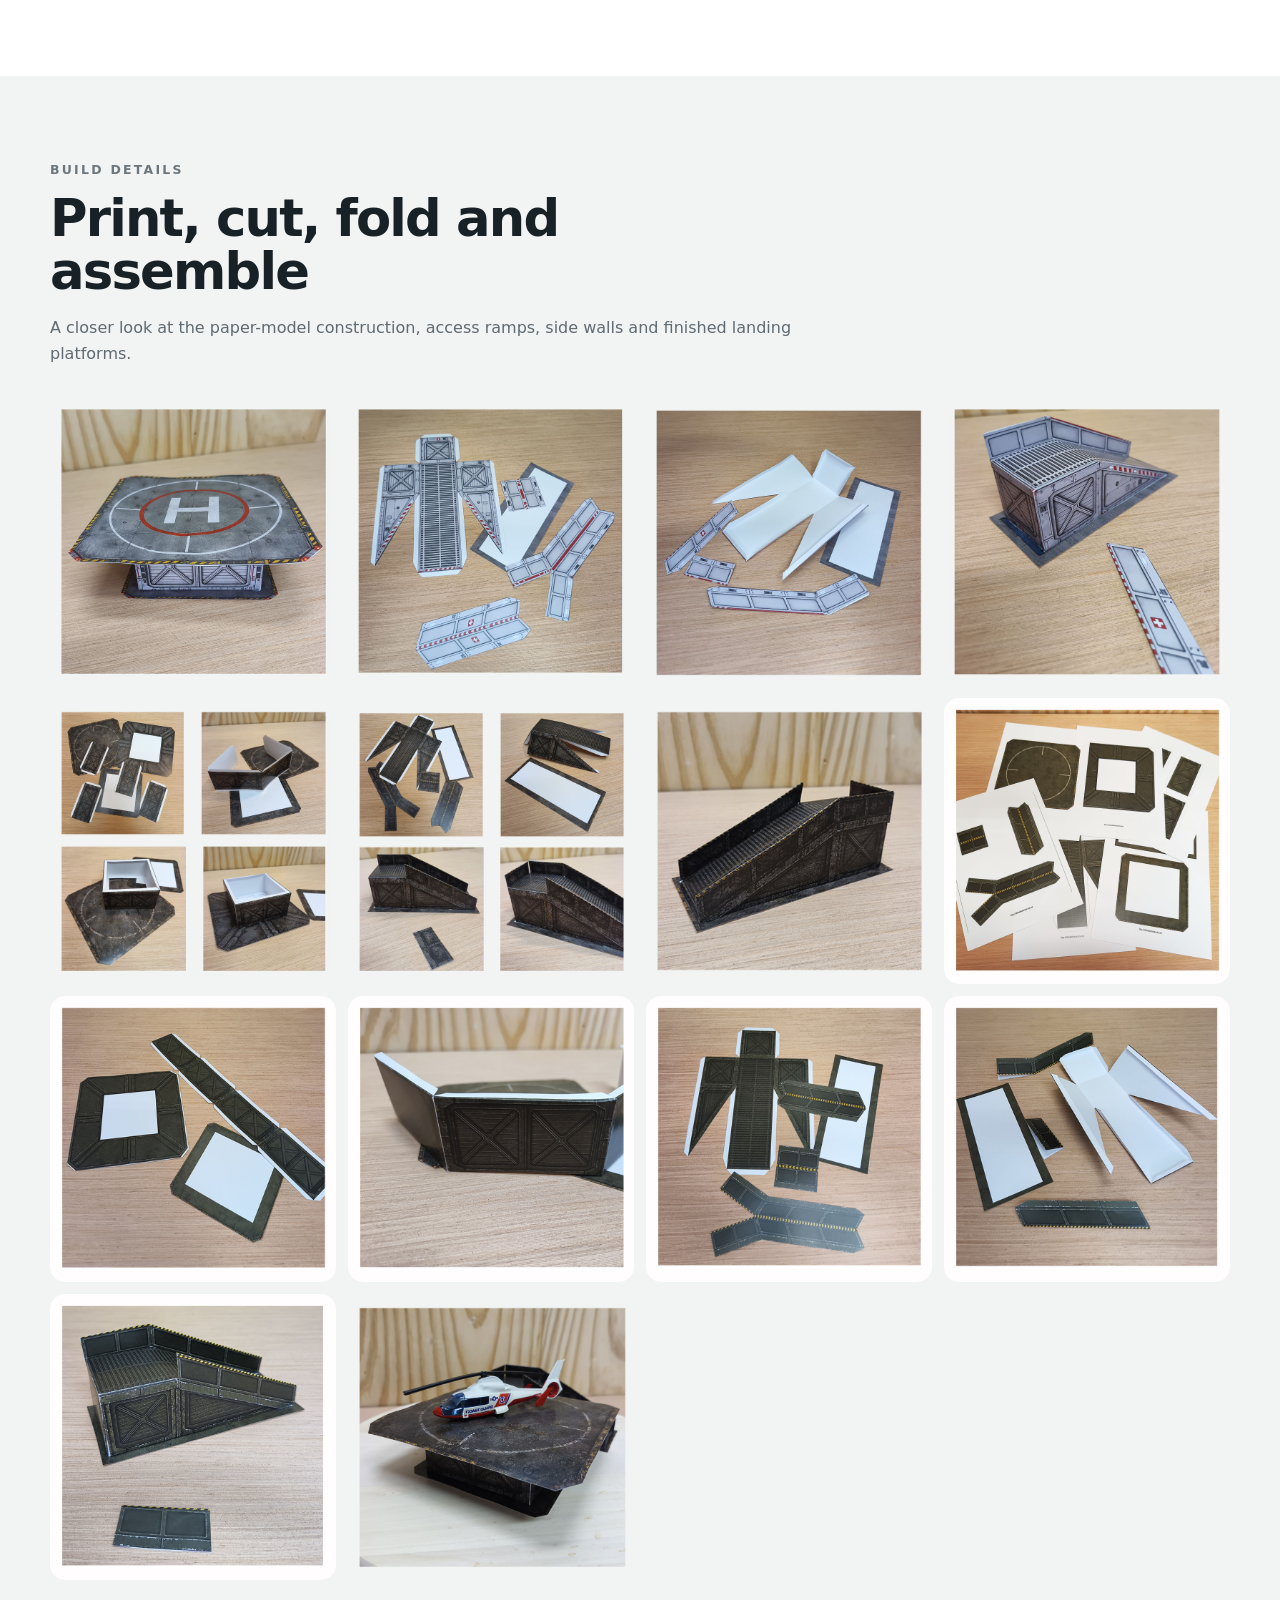
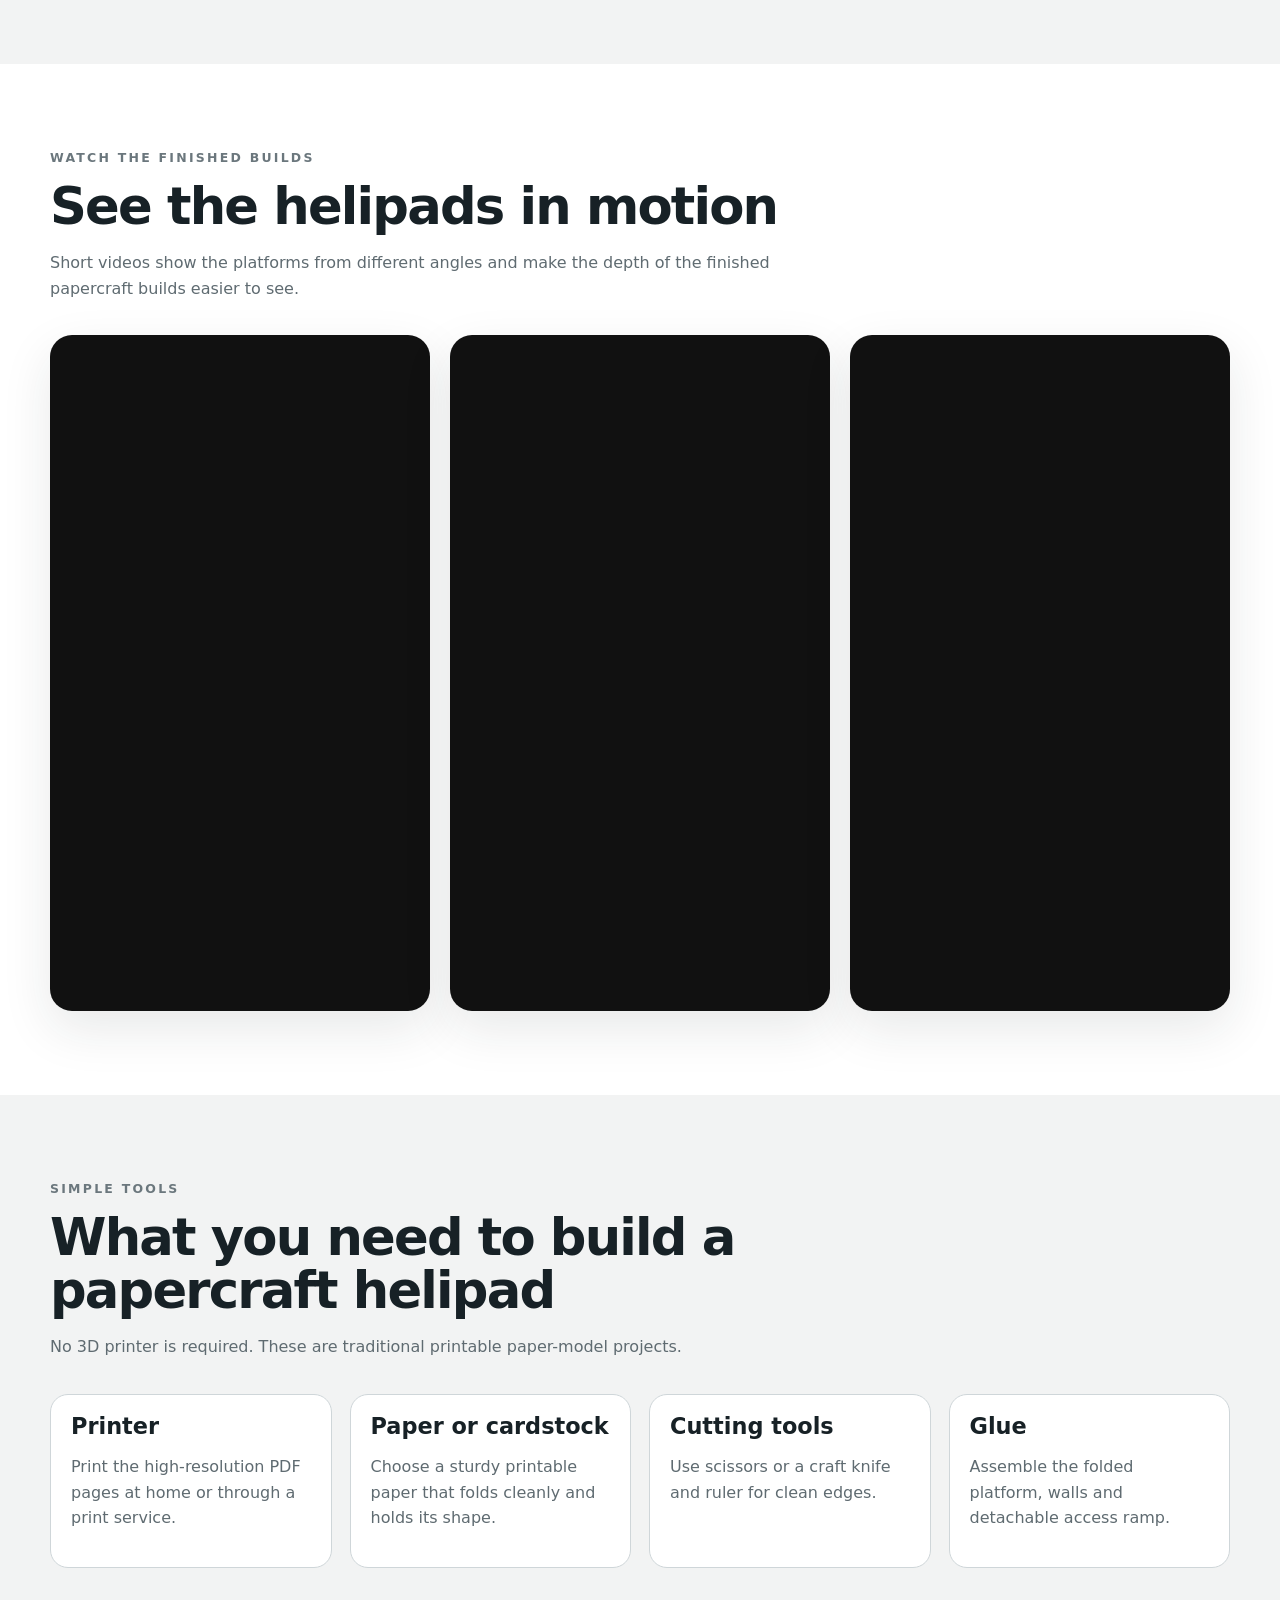
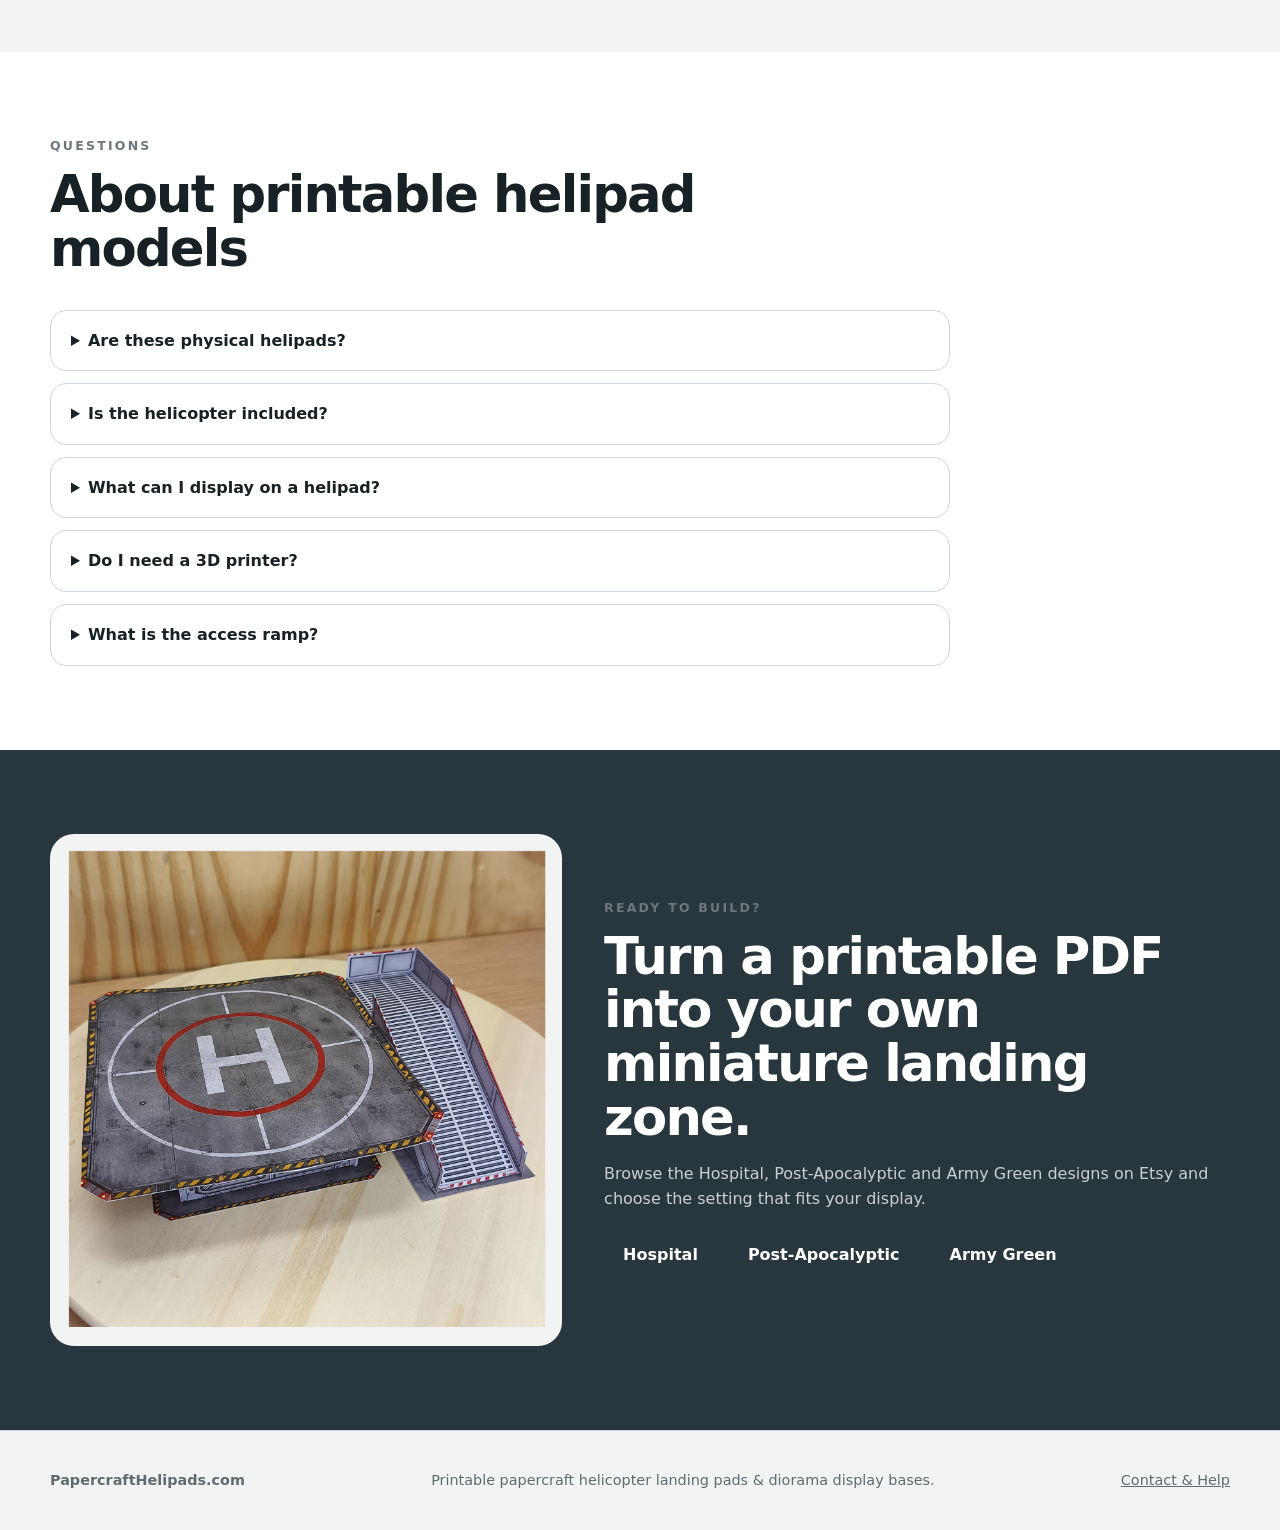
==== commit ef6a0e60: "Add files via upload" ====
--- a/index.html
+++ b/index.html
@@ -1,6 +1,14 @@
 <!doctype html>
 <html lang="en">
 <head>
+  <!-- Google Analytics -->
+  <script async src="https://www.googletagmanager.com/gtag/js?id=G-G1XLFZ84SD"></script>
+  <script>
+    window.dataLayer = window.dataLayer || [];
+    function gtag(){dataLayer.push(arguments);}
+    gtag('js', new Date());
+    gtag('config', 'G-G1XLFZ84SD');
+  </script>
   <meta charset="utf-8">
   <meta name="viewport" content="width=device-width, initial-scale=1">
   <title>Papercraft Helipads | Printable Helicopter Landing Pads & Diorama Bases</title>
@@ -85,7 +93,7 @@
         </article>
         <article class="card">
           <img src="army-green-helipad-diorama-helicopter.jpg" alt="Completed Army Green helipad diorama with a red and white Coast Guard helicopter displayed on the landing platform" loading="lazy" width="1600" height="1600">
-          <div class="card-body"><span class="card-kicker">Military style</span><h3>Army Green Helipad</h3><p>A green steel-look papercraft landing pad for military-style displays and miniature aircraft.</p><a class="button" href="#army">View project</a></div>
+          <div class="card-body"><span class="card-kicker">Military style</span><h3>Army Green Helipad</h3><p>A green steel-look papercraft landing pad for military-style displays and miniature aircraft.</p><a class="button" href="army-green-helipad.html">View project</a></div>
         </article>
       </div>
     </div>
@@ -226,6 +234,6 @@
     </div>
   </section>
 </main>
-<footer class="site-footer"><div class="container footer-row"><strong>PapercraftHelipads.com</strong><span>Printable papercraft helicopter landing pads & diorama display bases.</span></div></footer>
+<footer class="site-footer"><div class="container footer-row"><strong>PapercraftHelipads.com</strong><span>Printable papercraft helicopter landing pads & diorama display bases.</span><span><a href="/contact.html">Contact &amp; Help</a></span></div></footer>
 </body>
 </html>
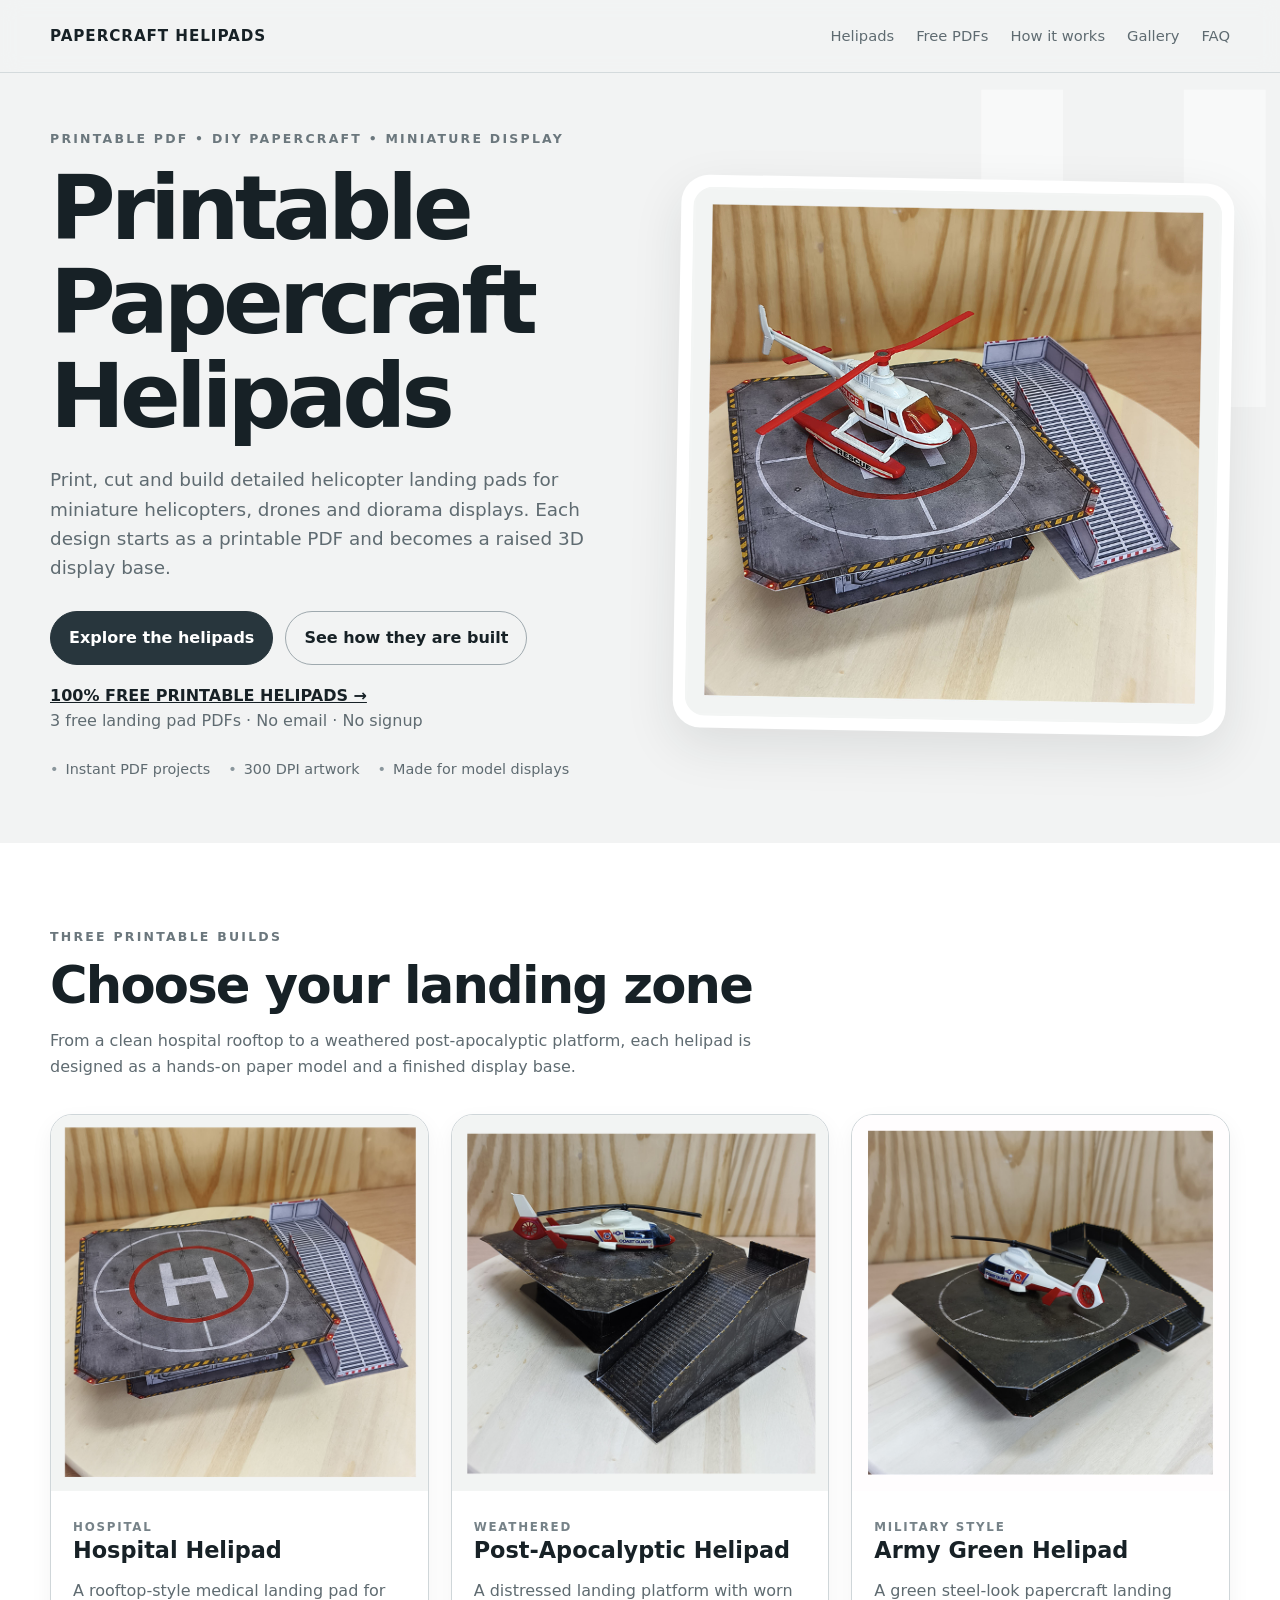
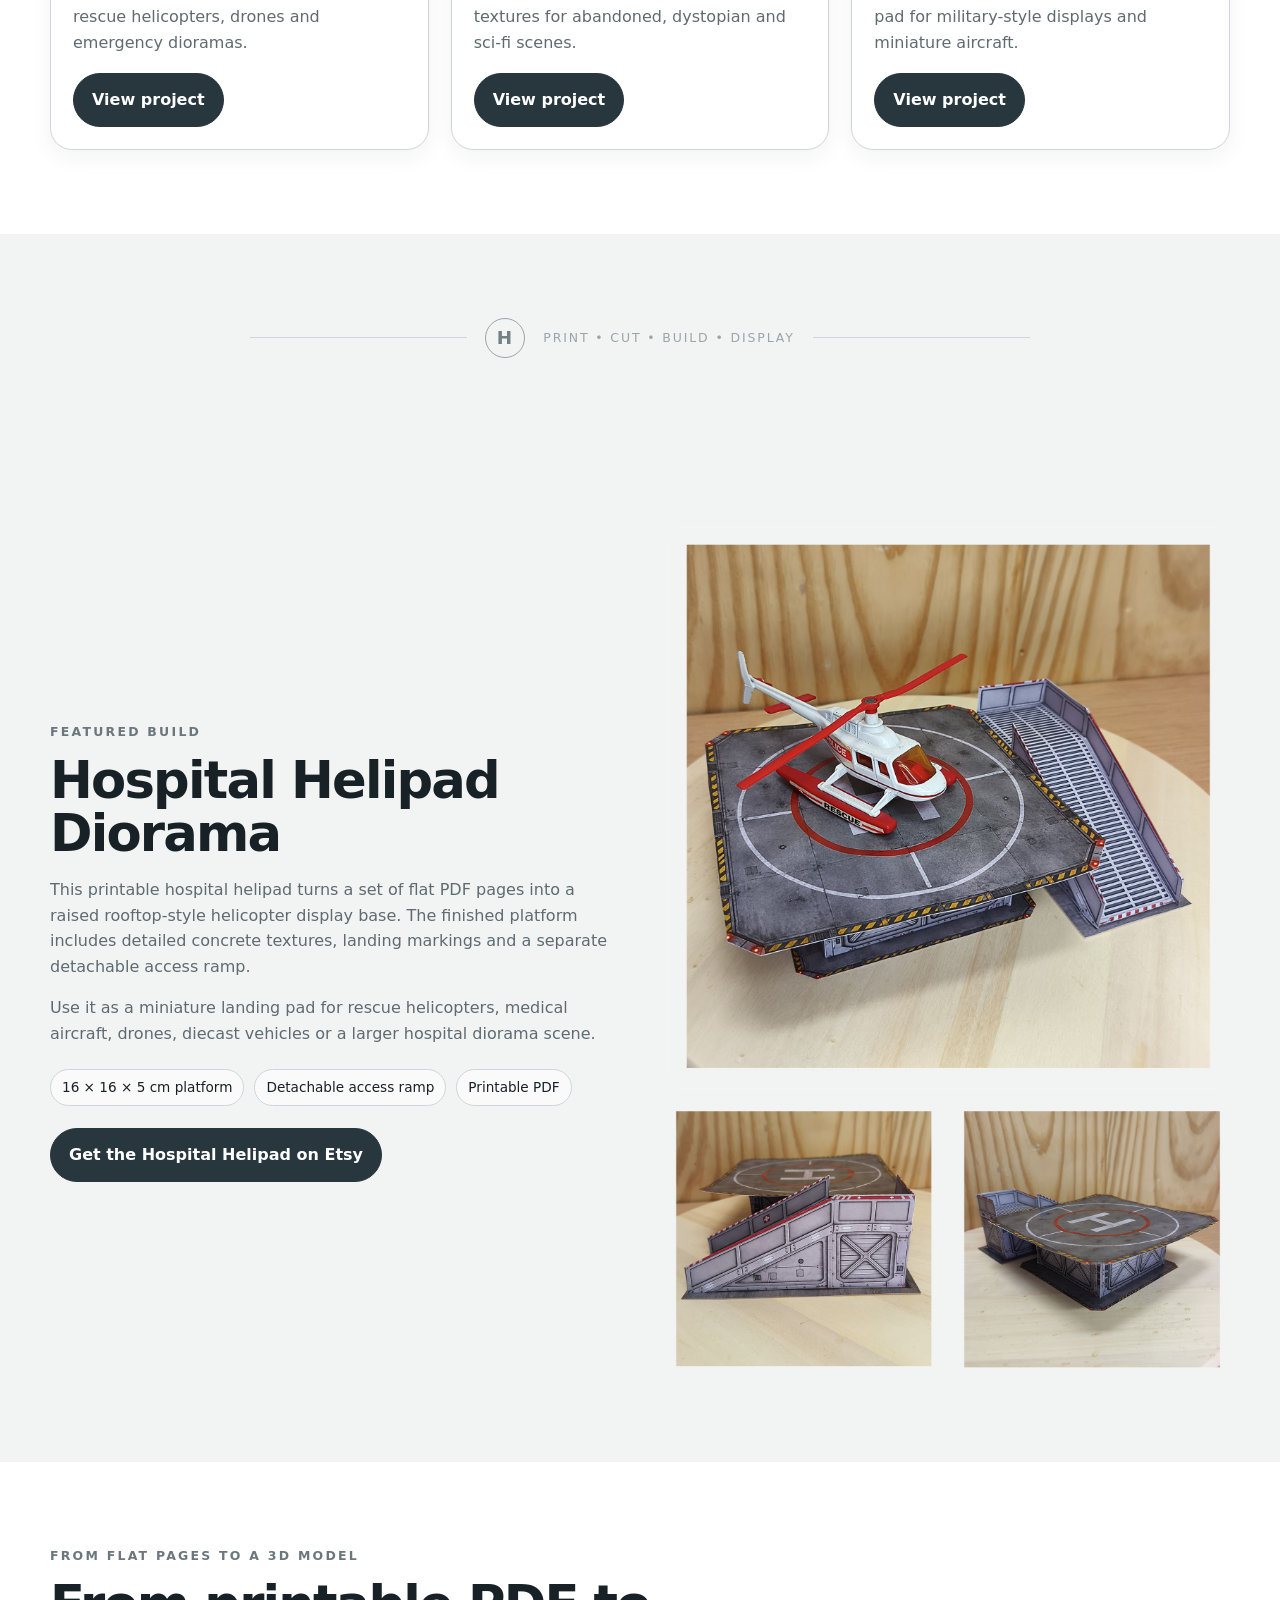
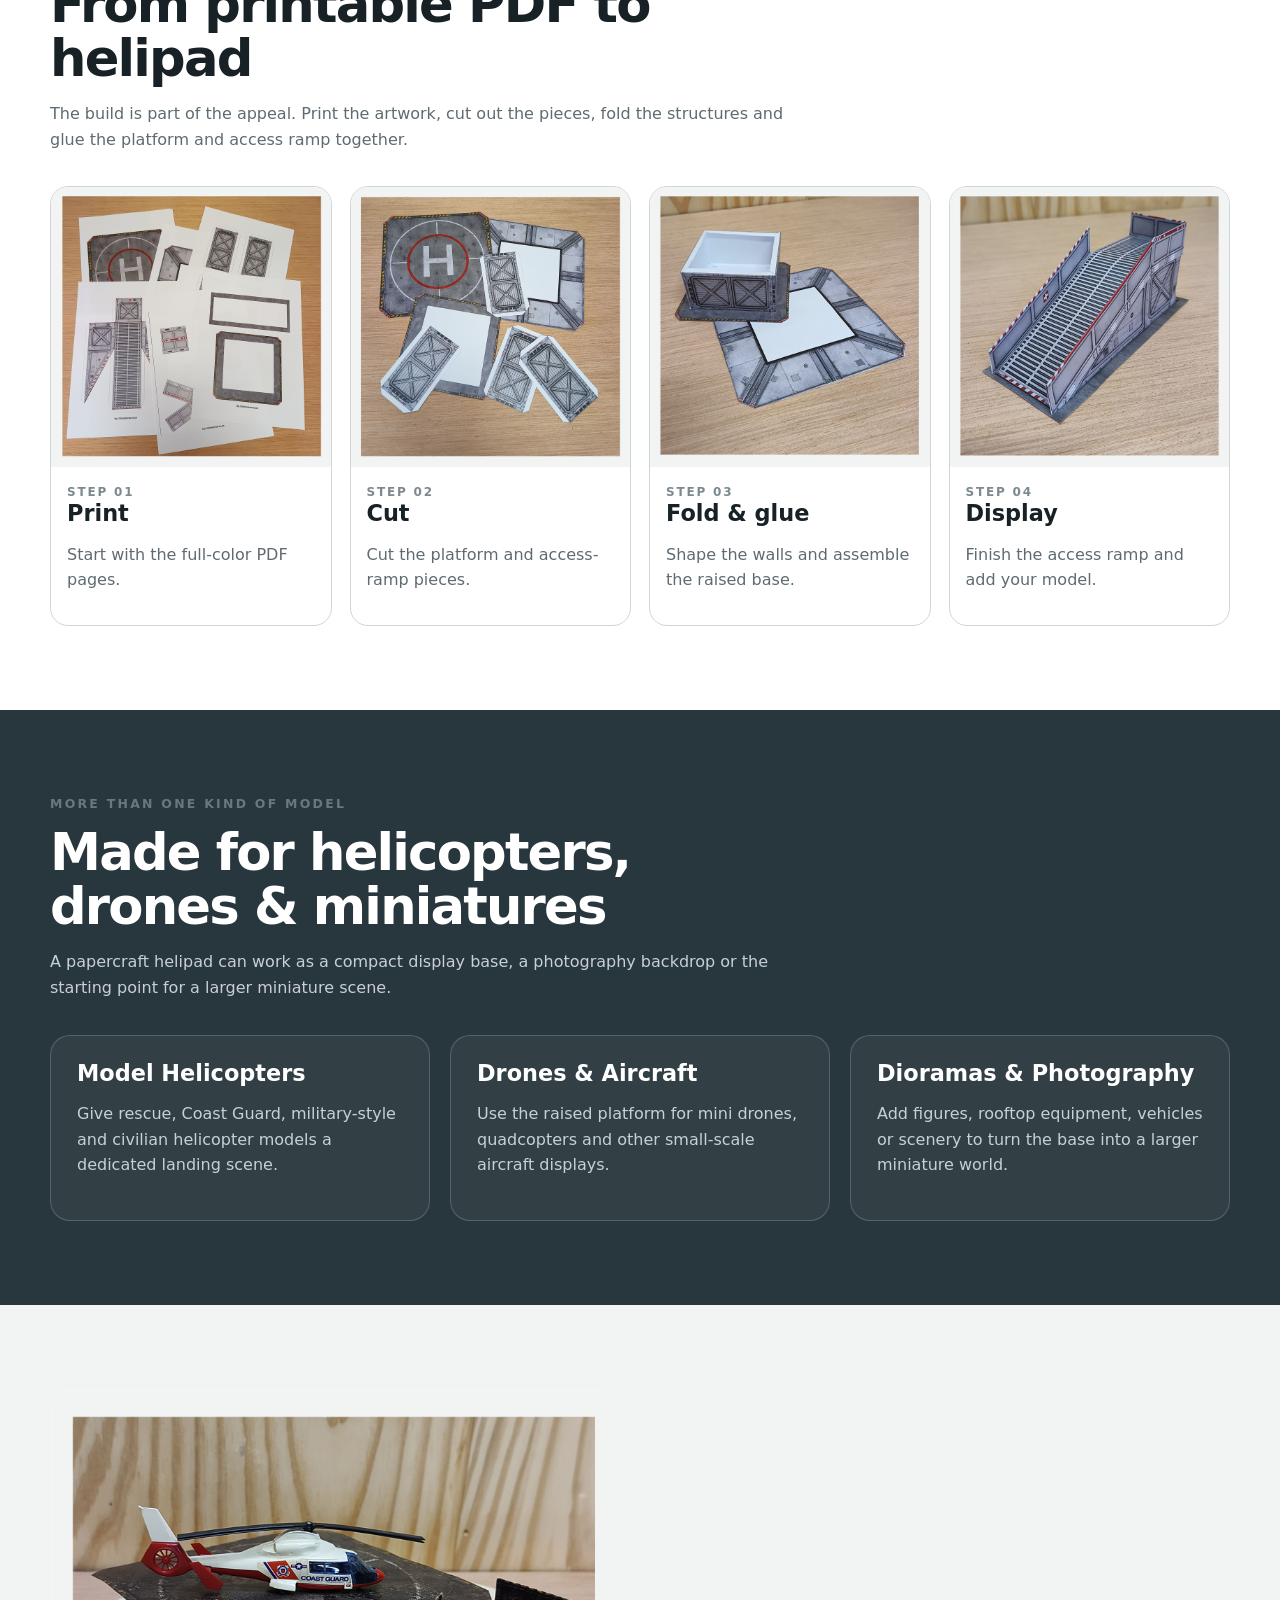
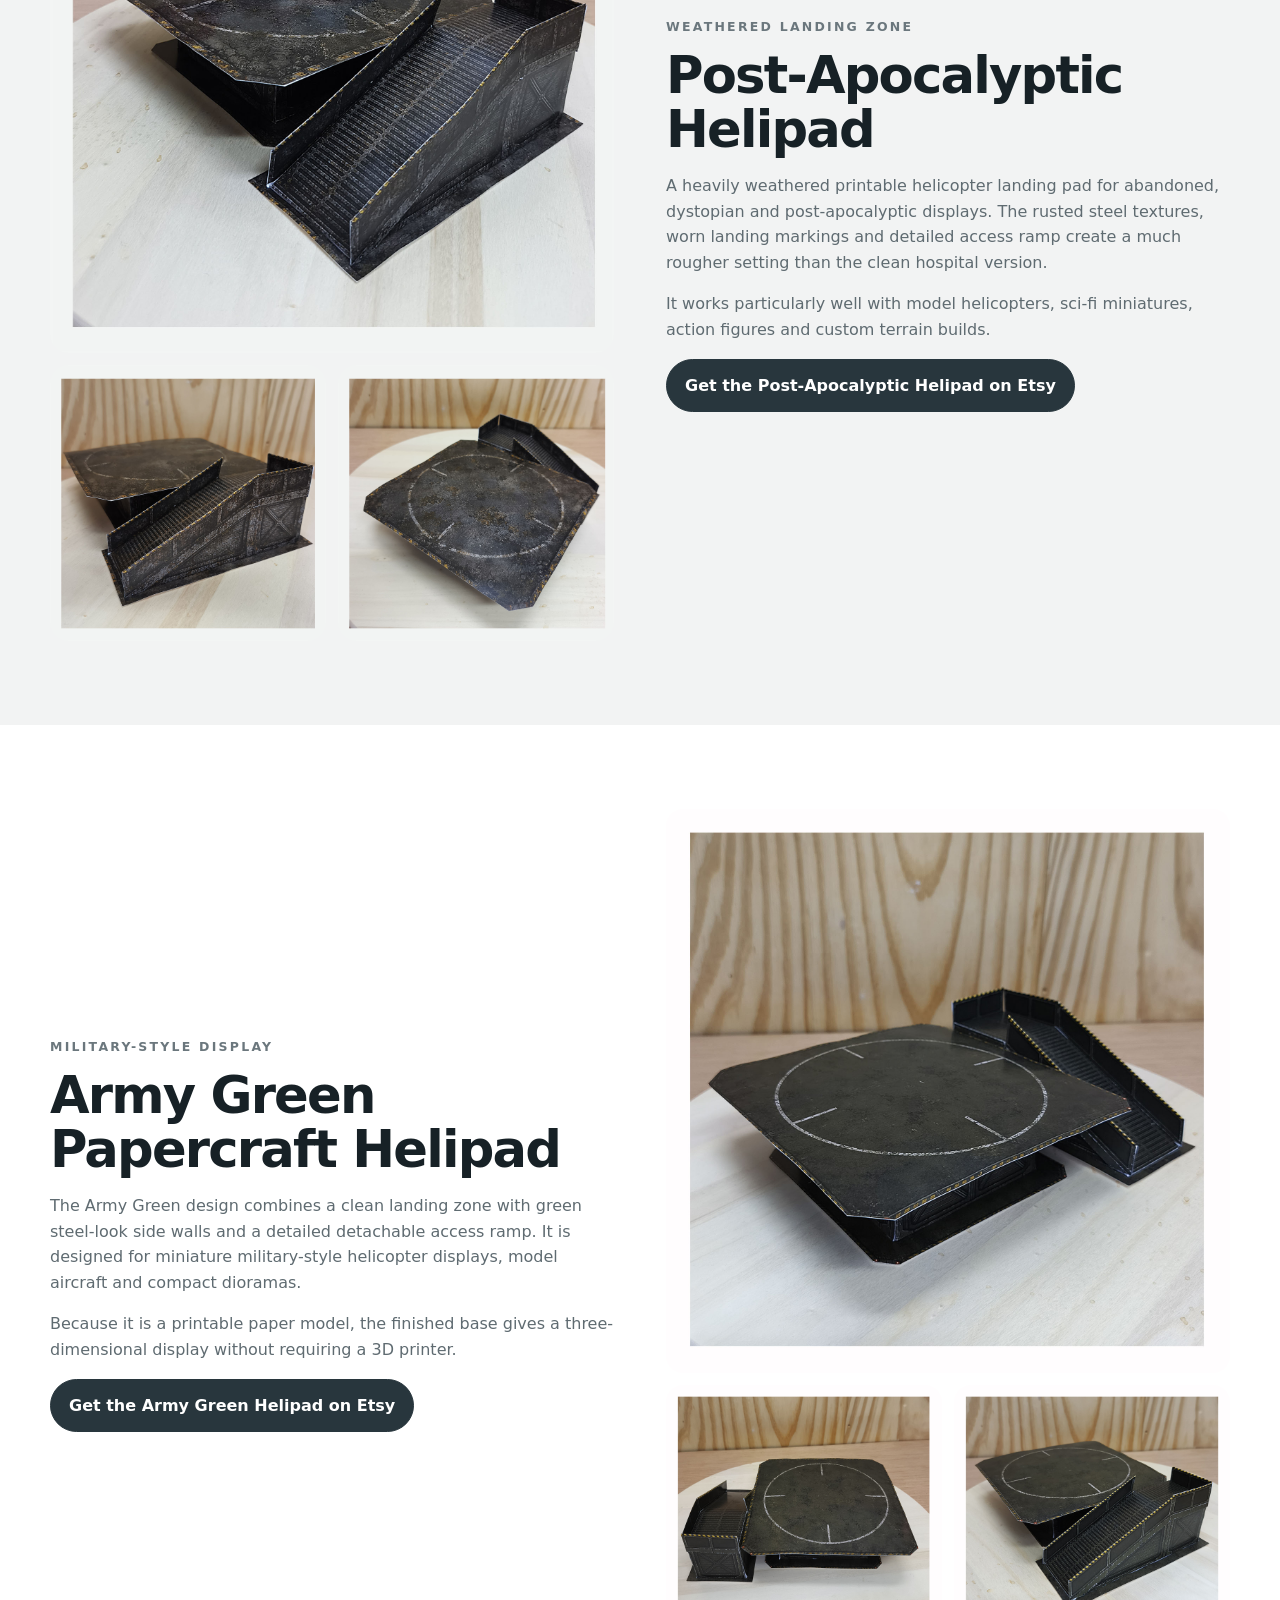
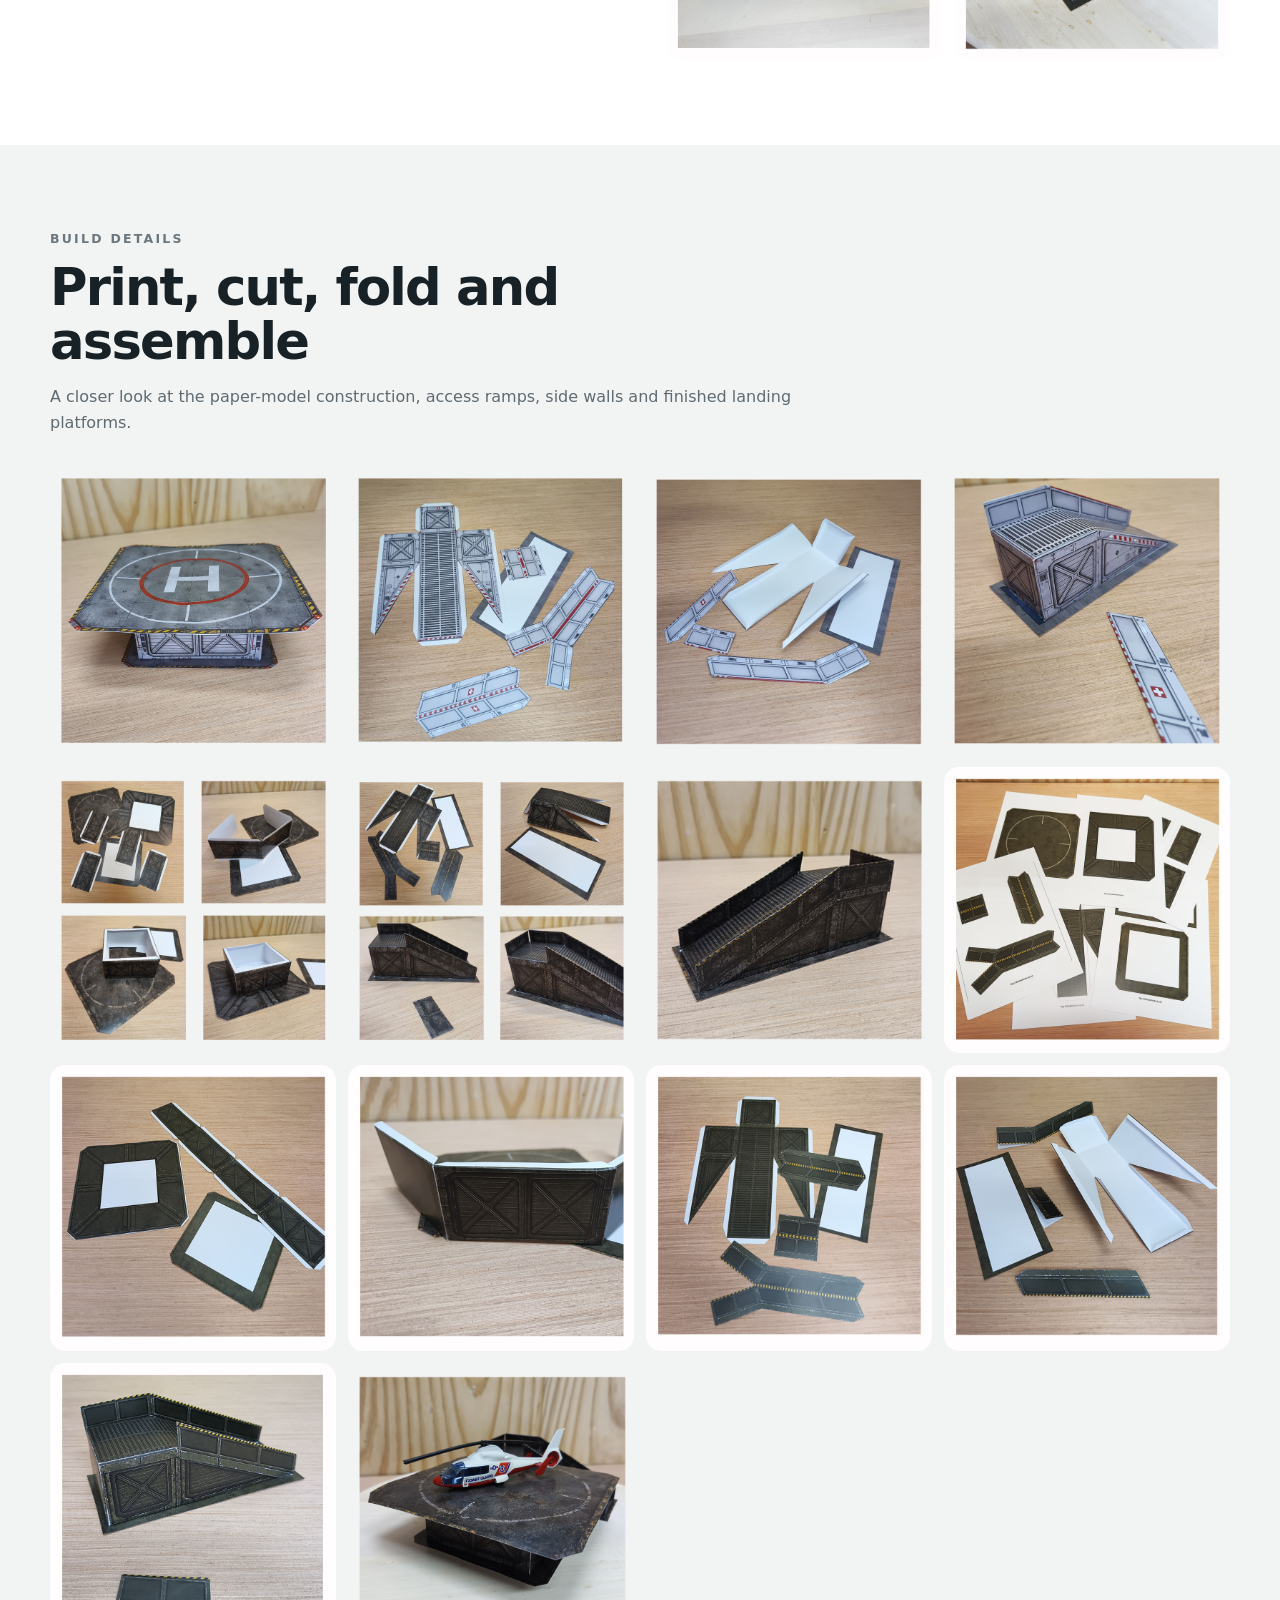
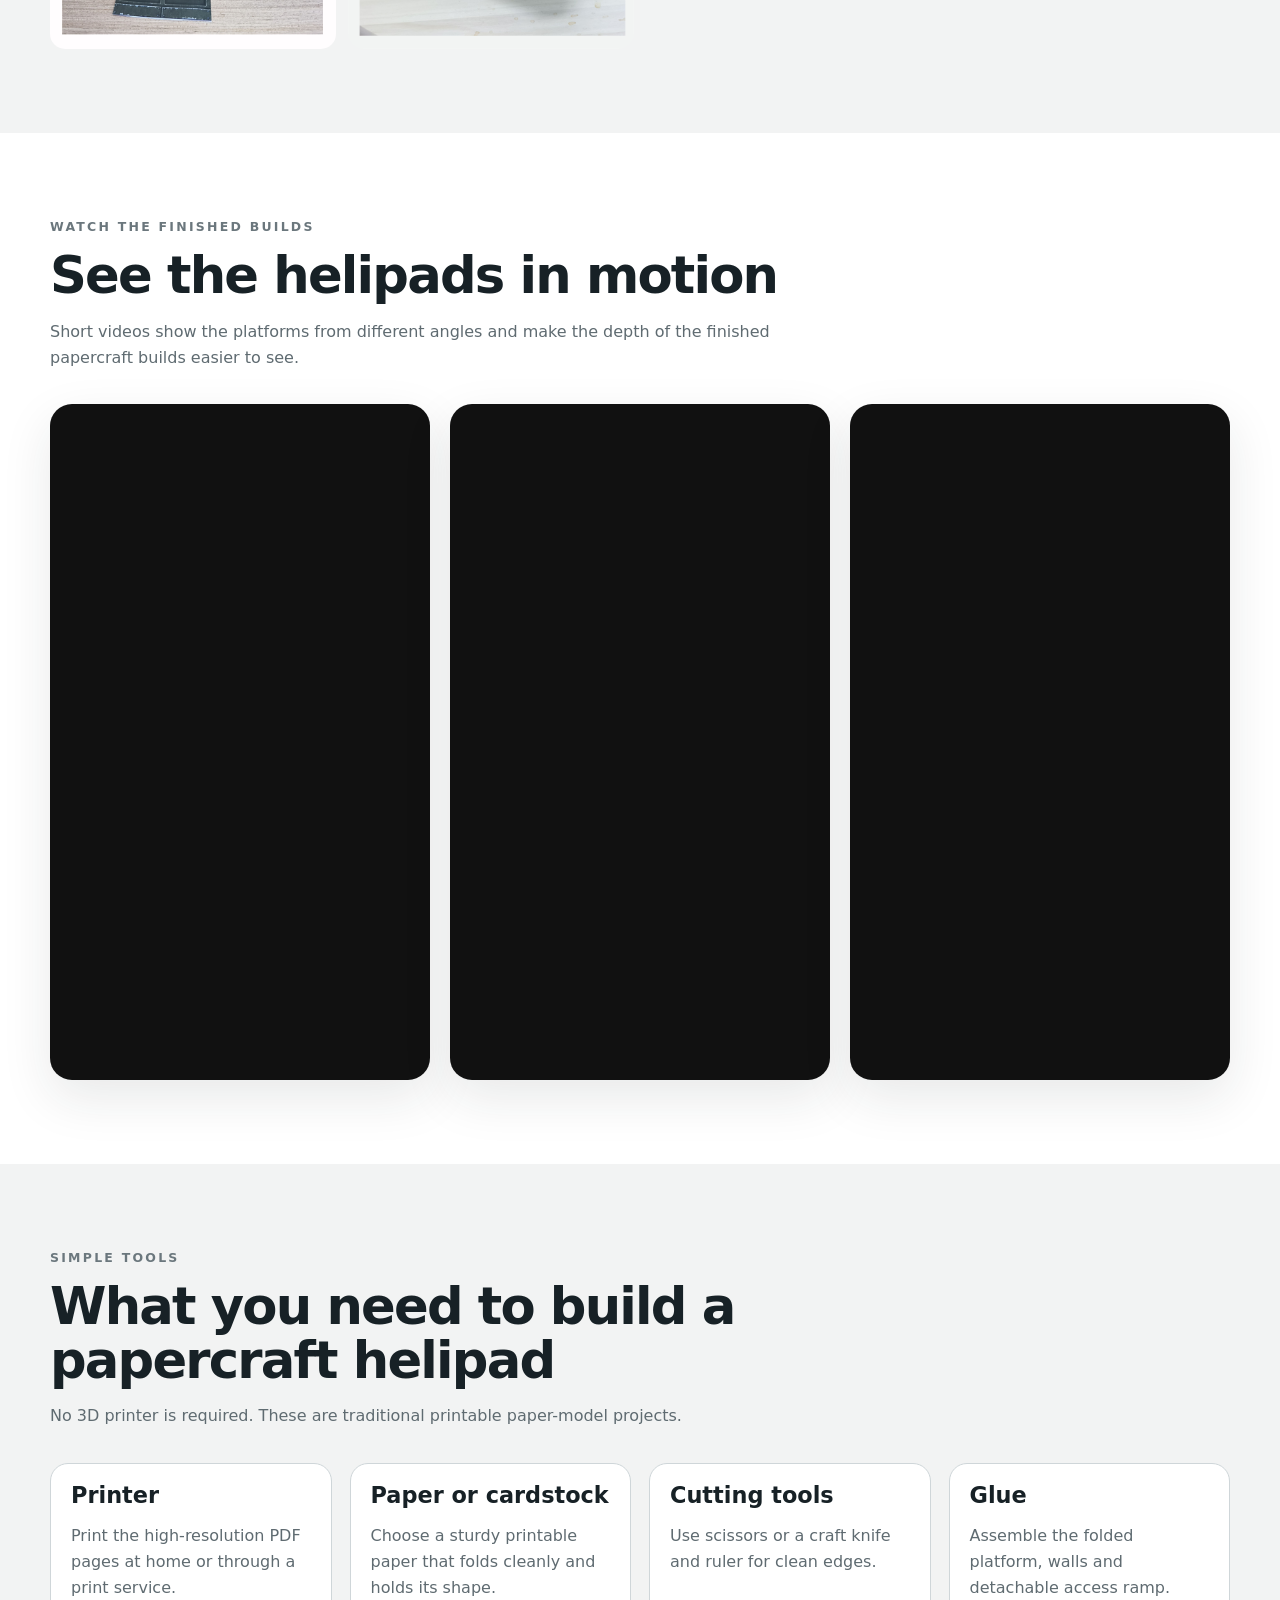
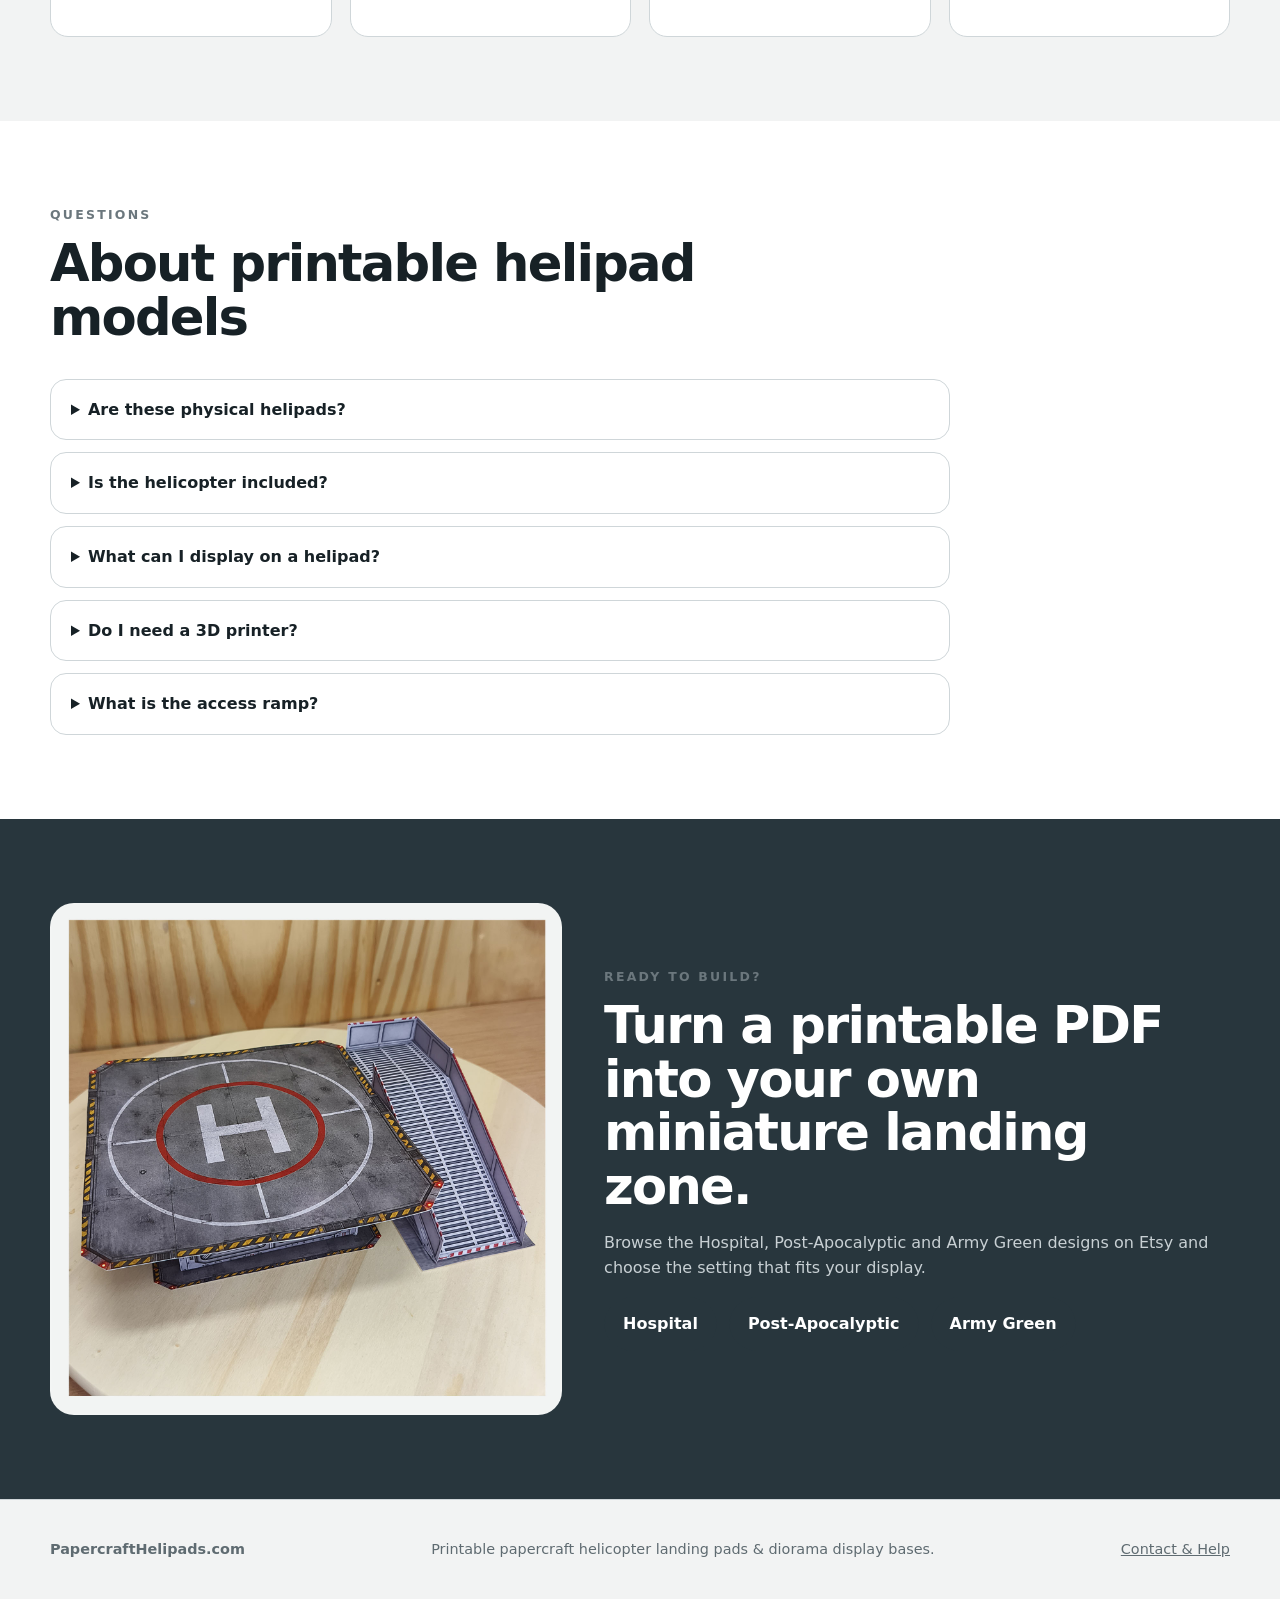
==== commit cfcfa162: "Add files via upload" ====
--- a/index.html
+++ b/index.html
@@ -50,6 +50,7 @@
     <a class="brand" href="#top">Papercraft Helipads</a>
     <nav class="nav-links" aria-label="Primary navigation">
       <a href="#designs">Helipads</a>
+      <a href="free-printable-helipads.html">Free PDFs</a>
       <a href="#build">How it works</a>
       <a href="#gallery">Gallery</a>
       <a href="#faq">FAQ</a>
@@ -67,6 +68,7 @@
           <a class="button" href="#designs">Explore the helipads</a>
           <a class="button secondary" href="#build">See how they are built</a>
         </div>
+        <p style="margin:18px 0 0"><a href="free-printable-helipads.html"><strong>100% FREE PRINTABLE HELIPADS →</strong></a><br><span class="muted">3 free landing pad PDFs · No email · No signup</span></p>
         <div class="trust-row"><span>Instant PDF projects</span><span>300 DPI artwork</span><span>Made for model displays</span></div>
       </div>
       <div class="hero-card">
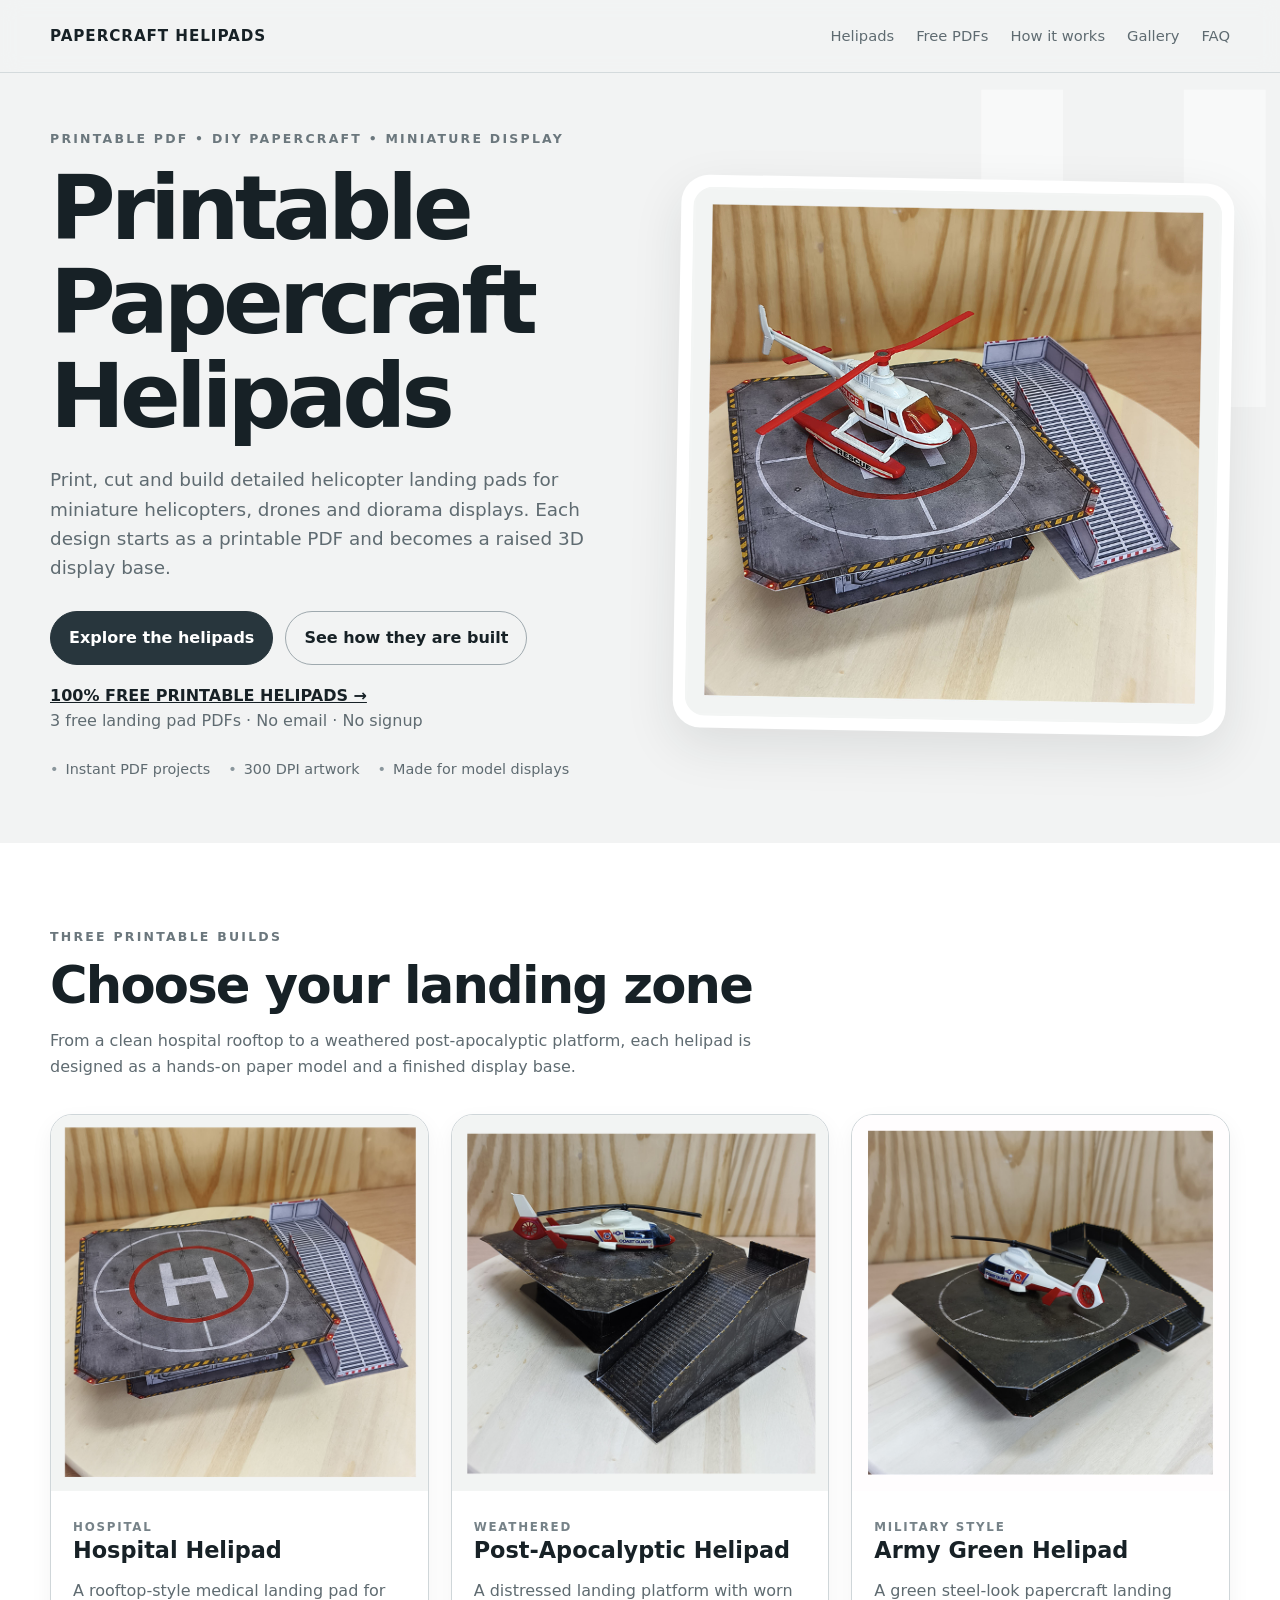
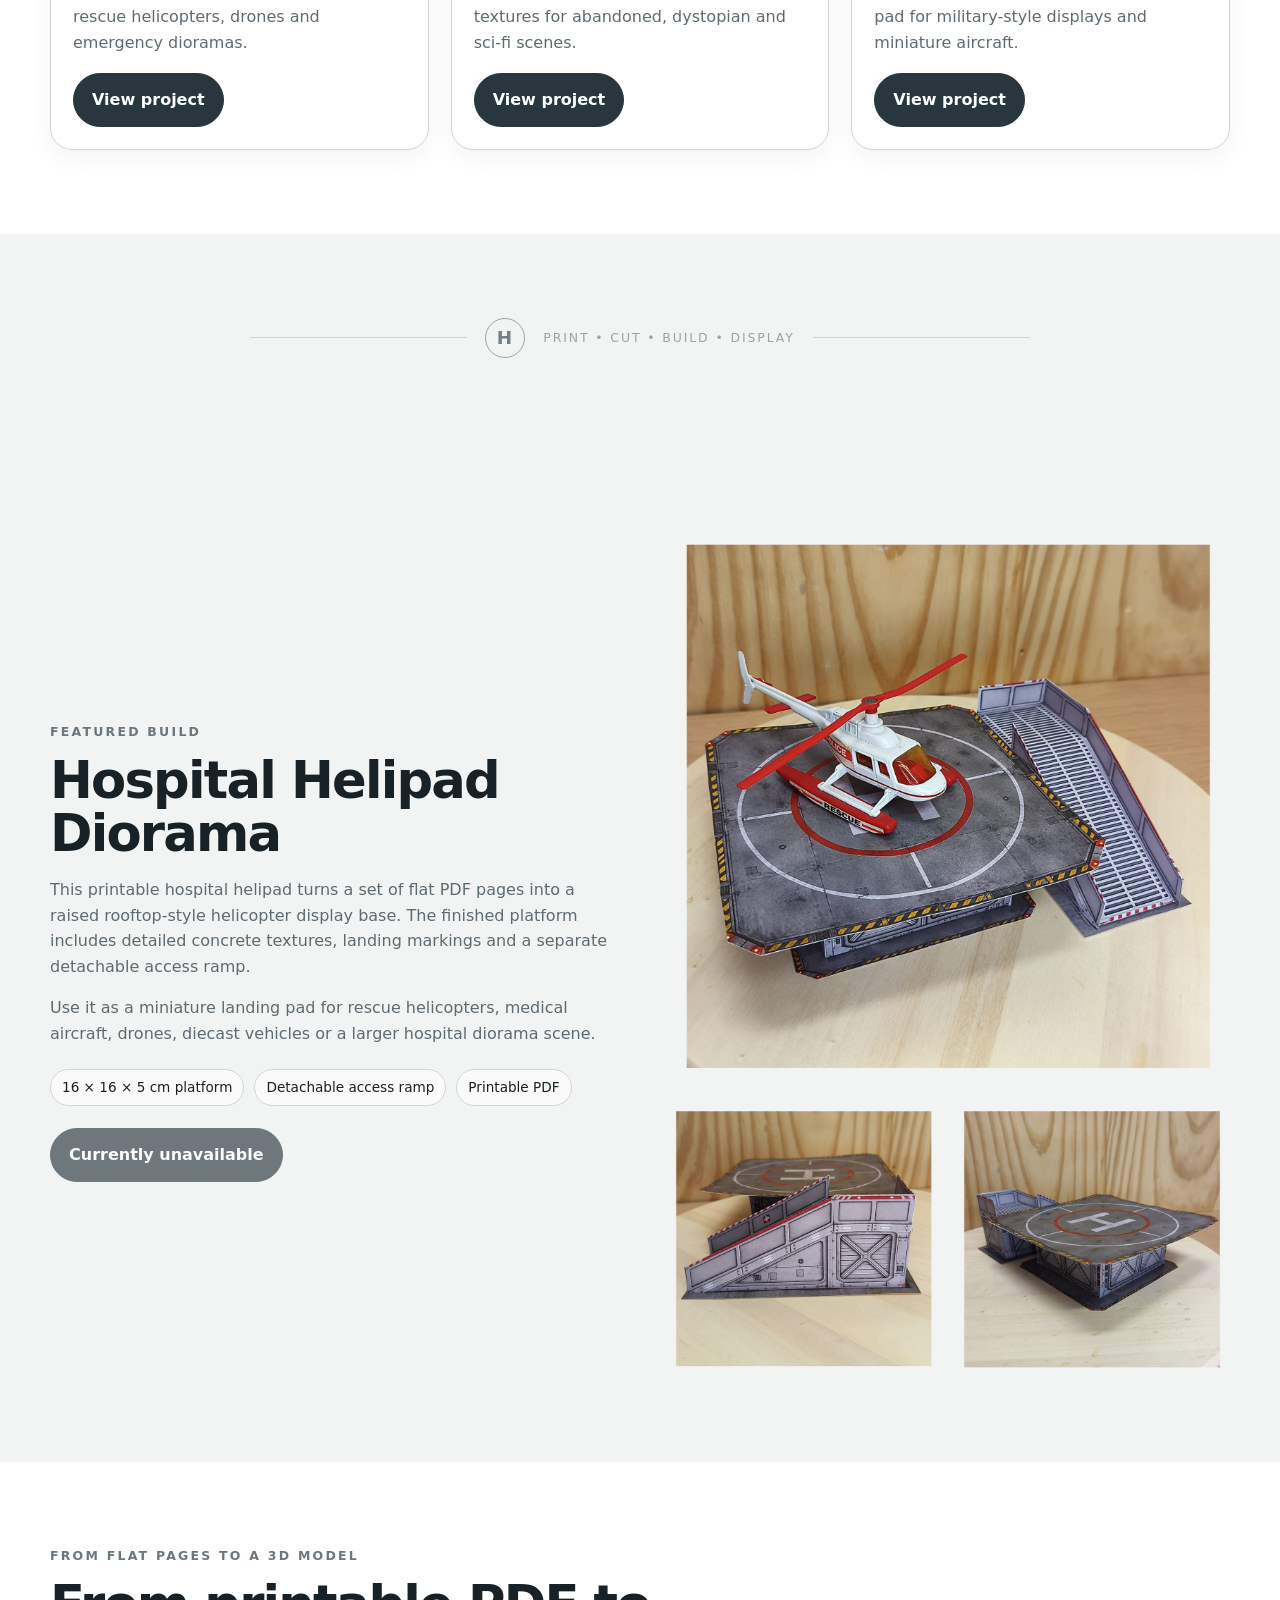
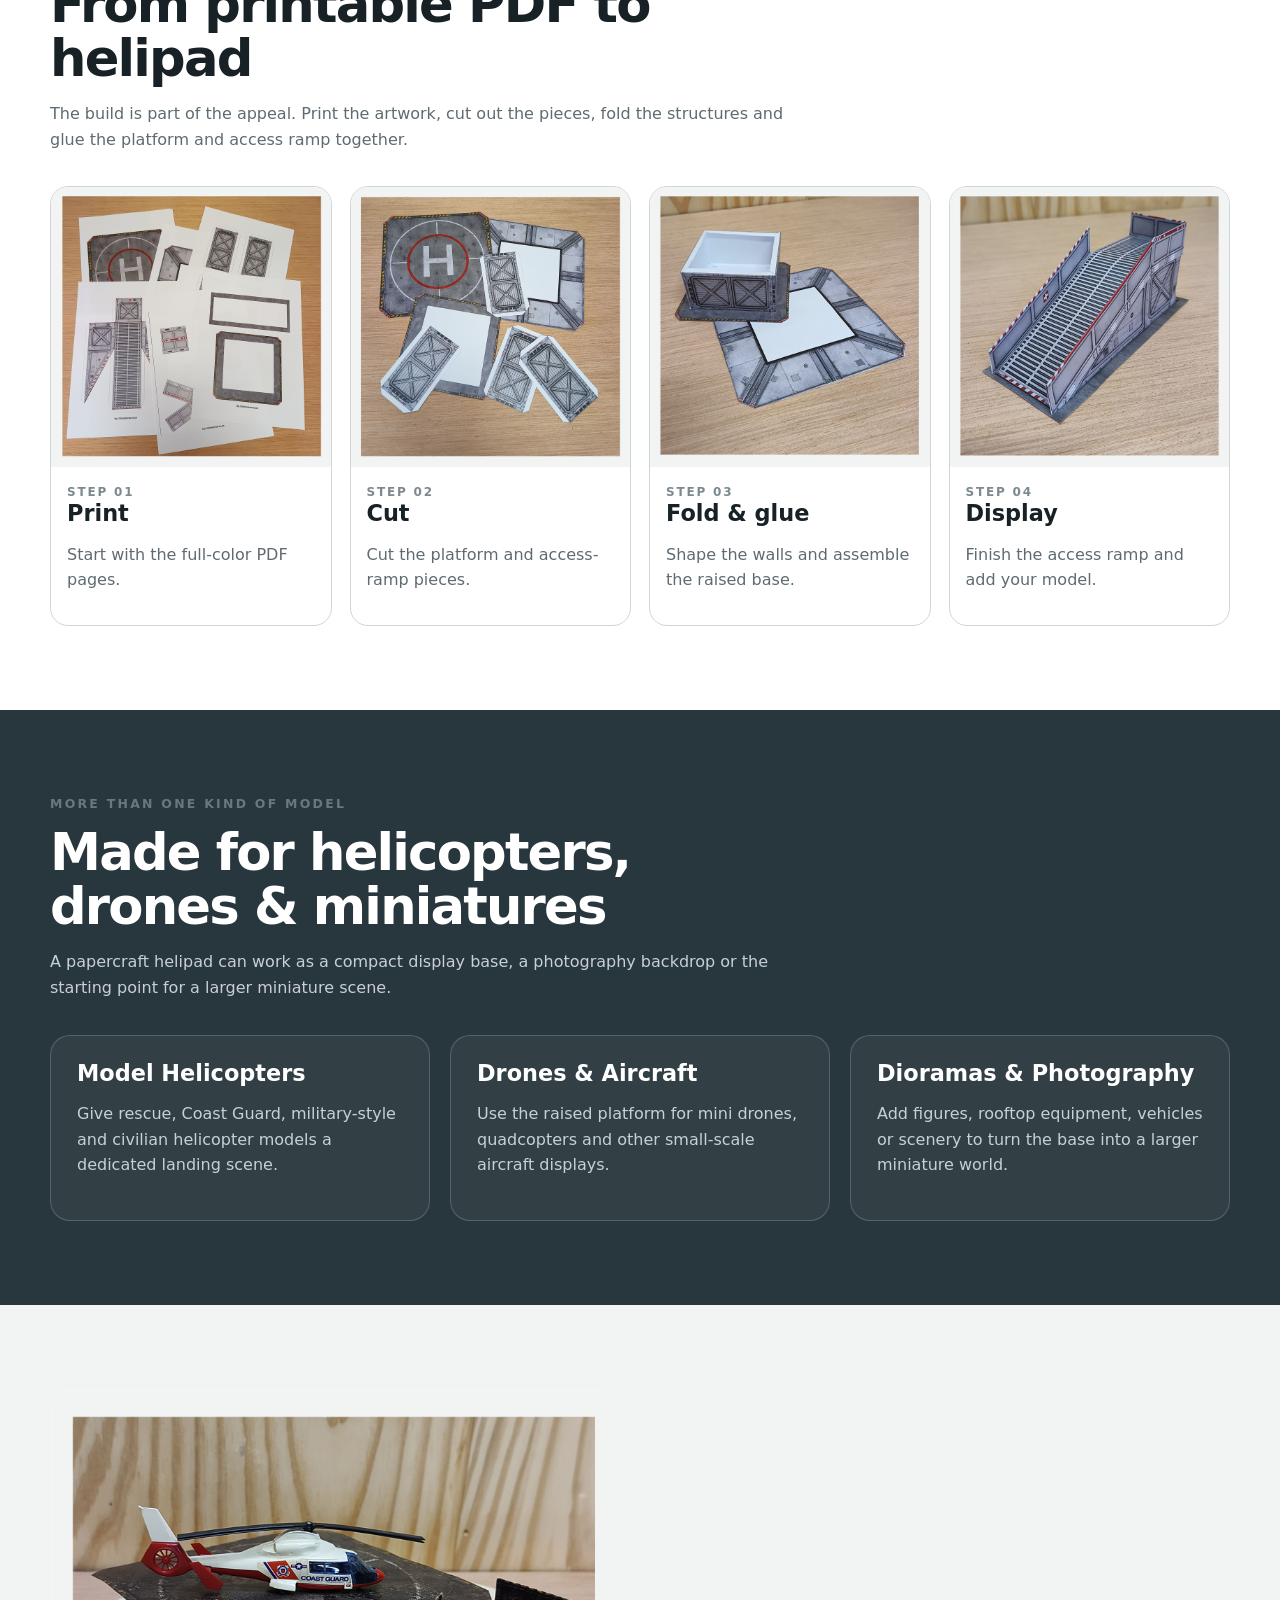
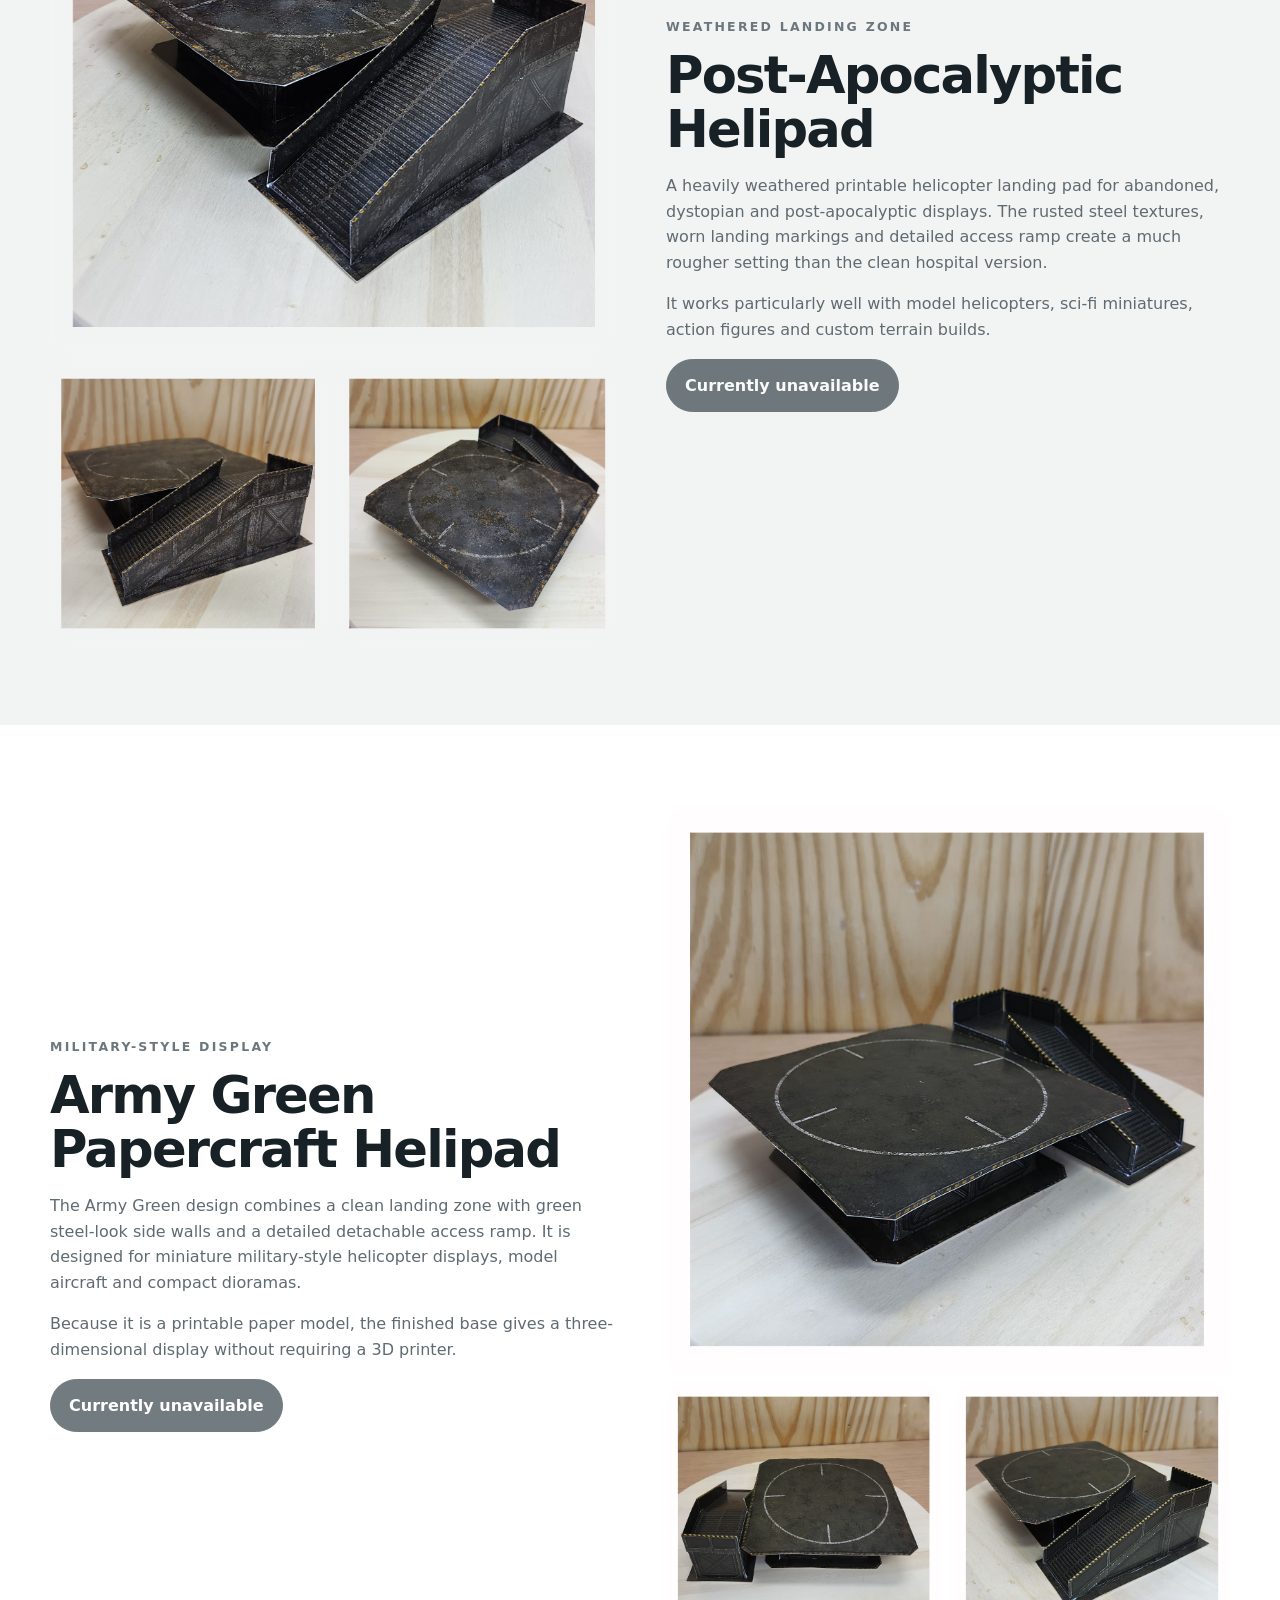
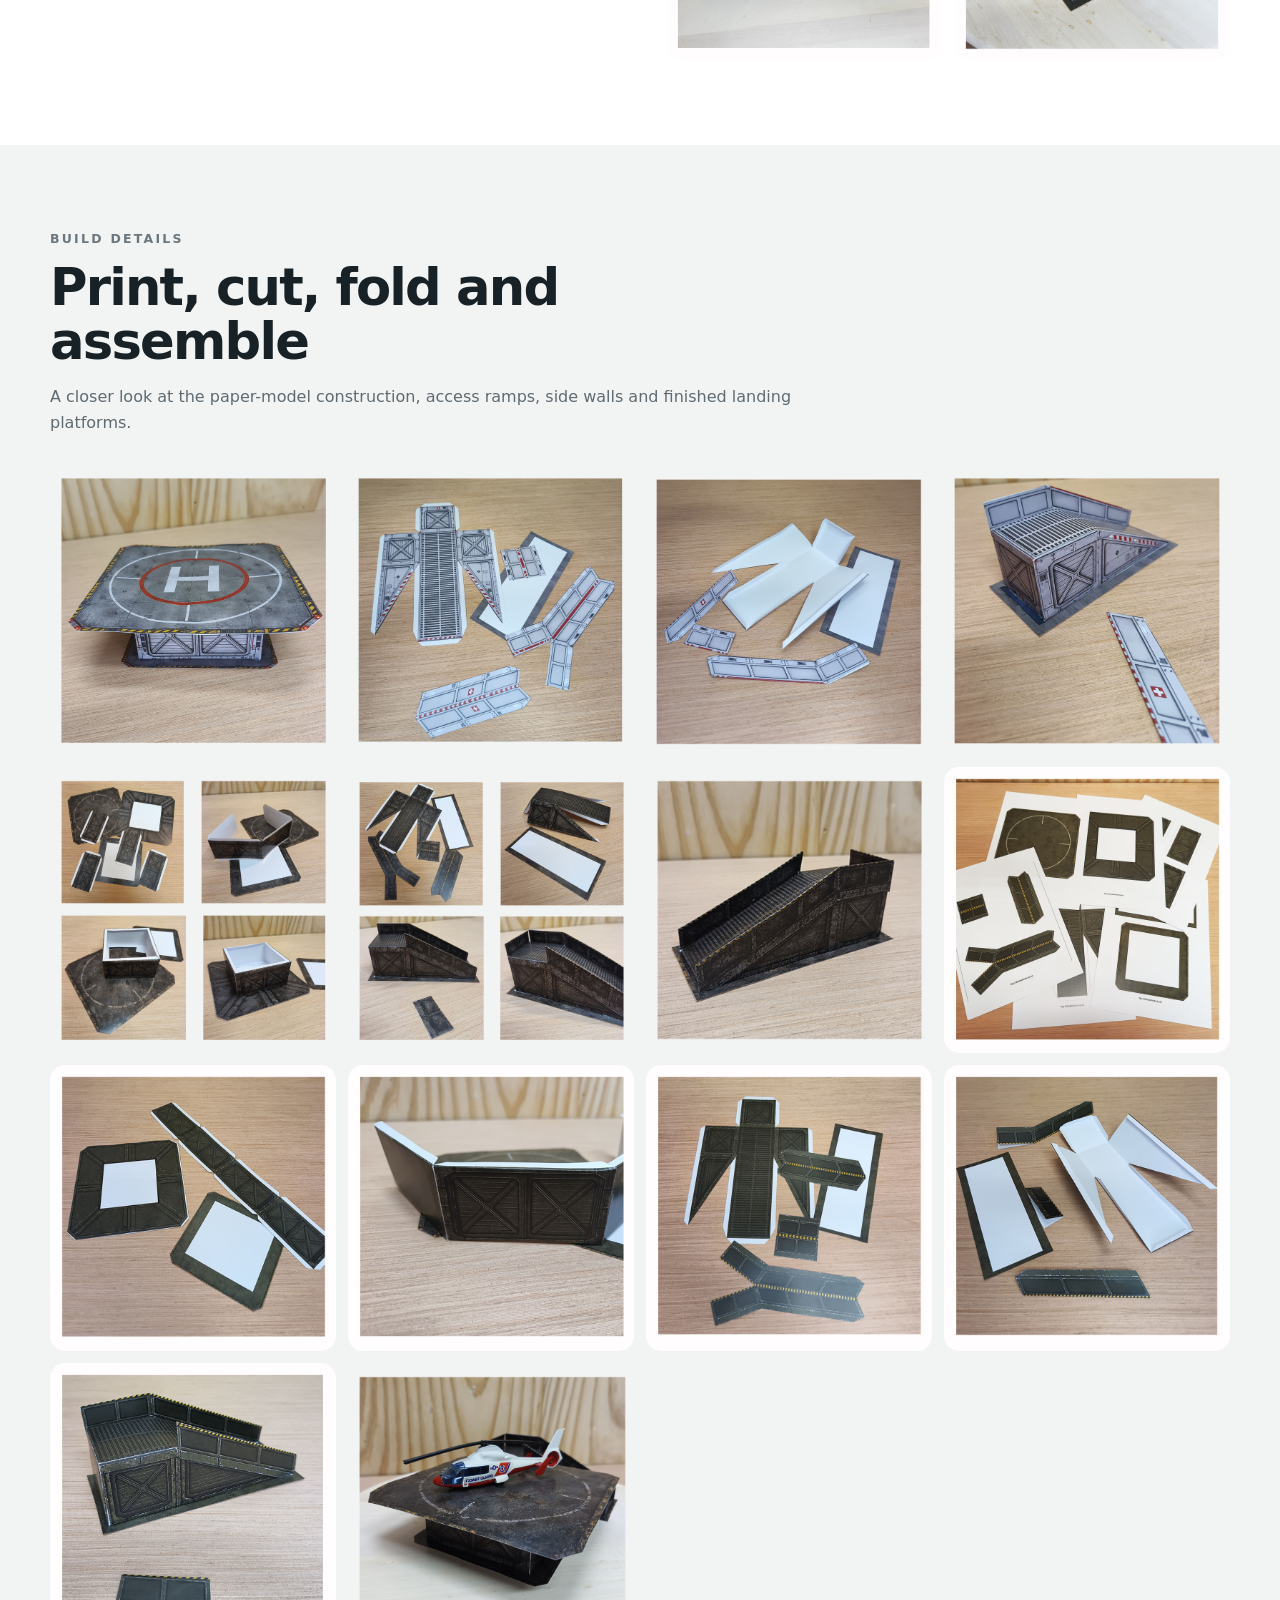
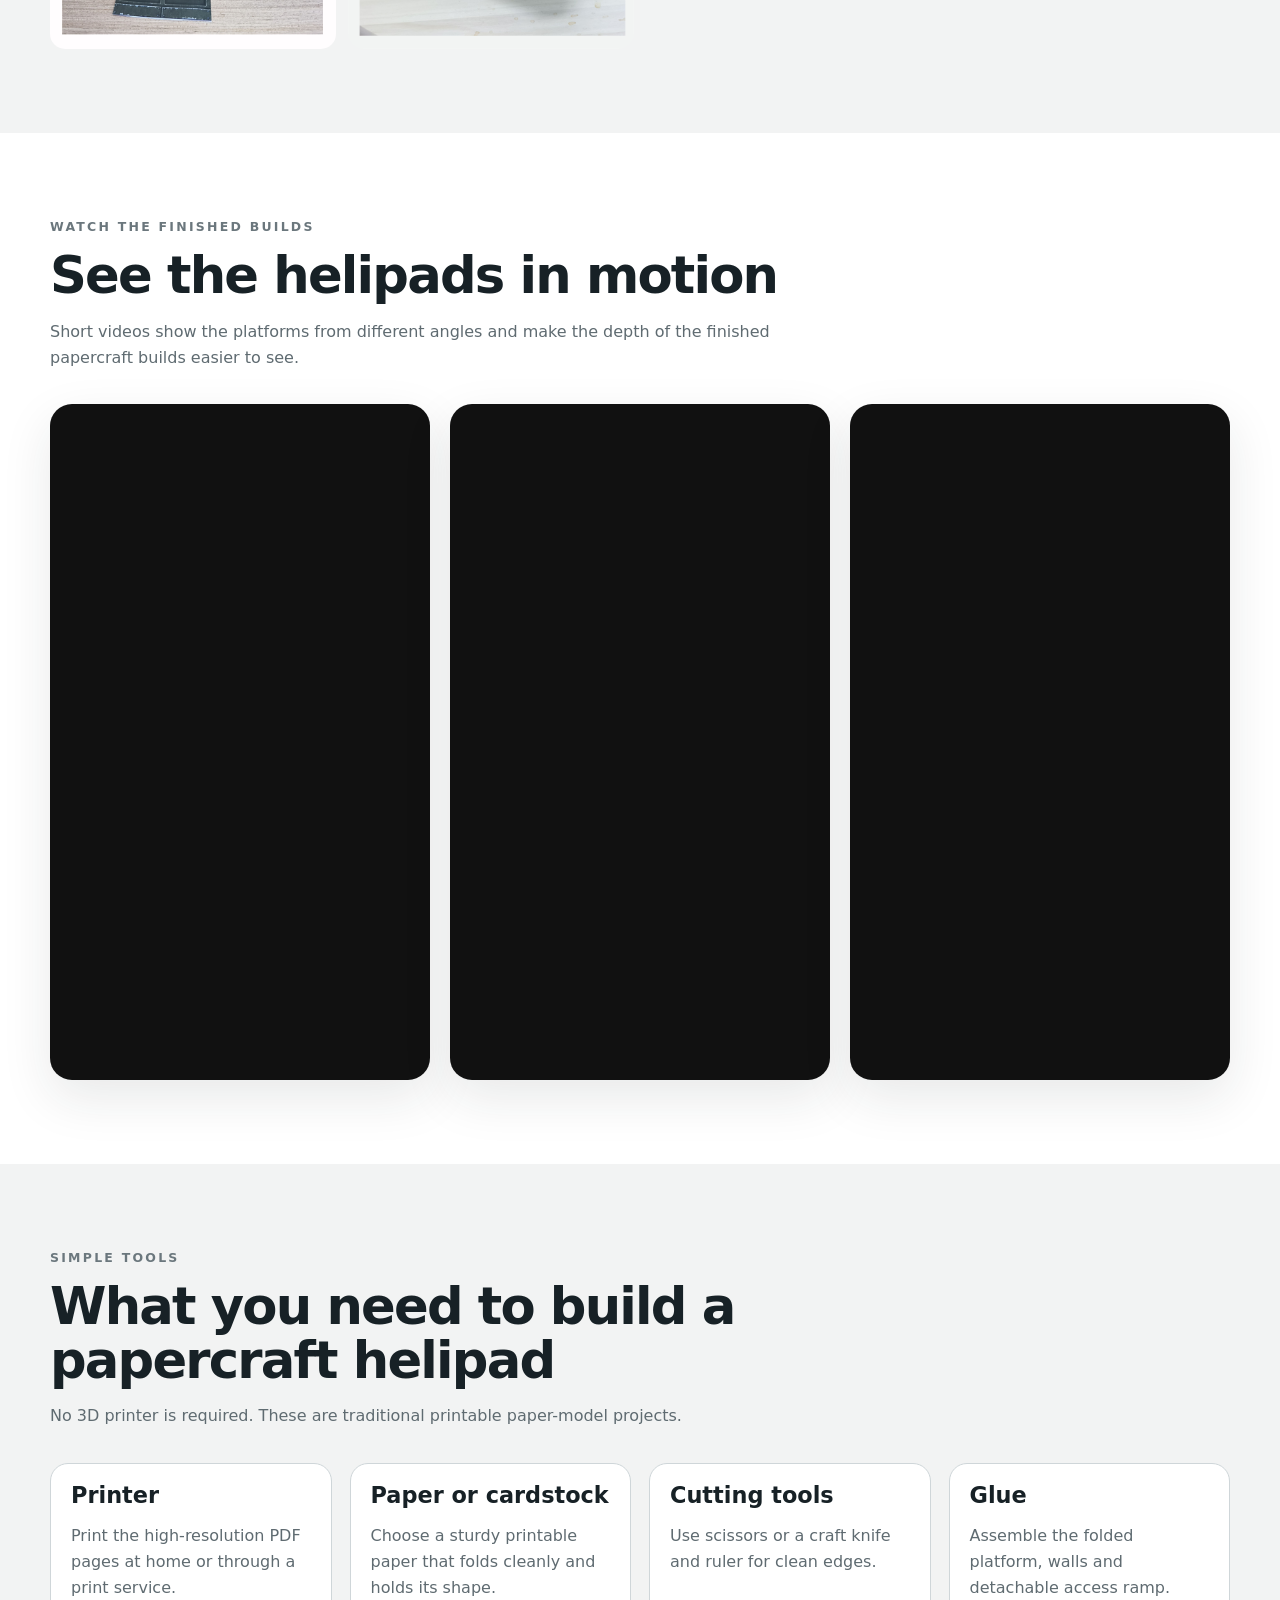
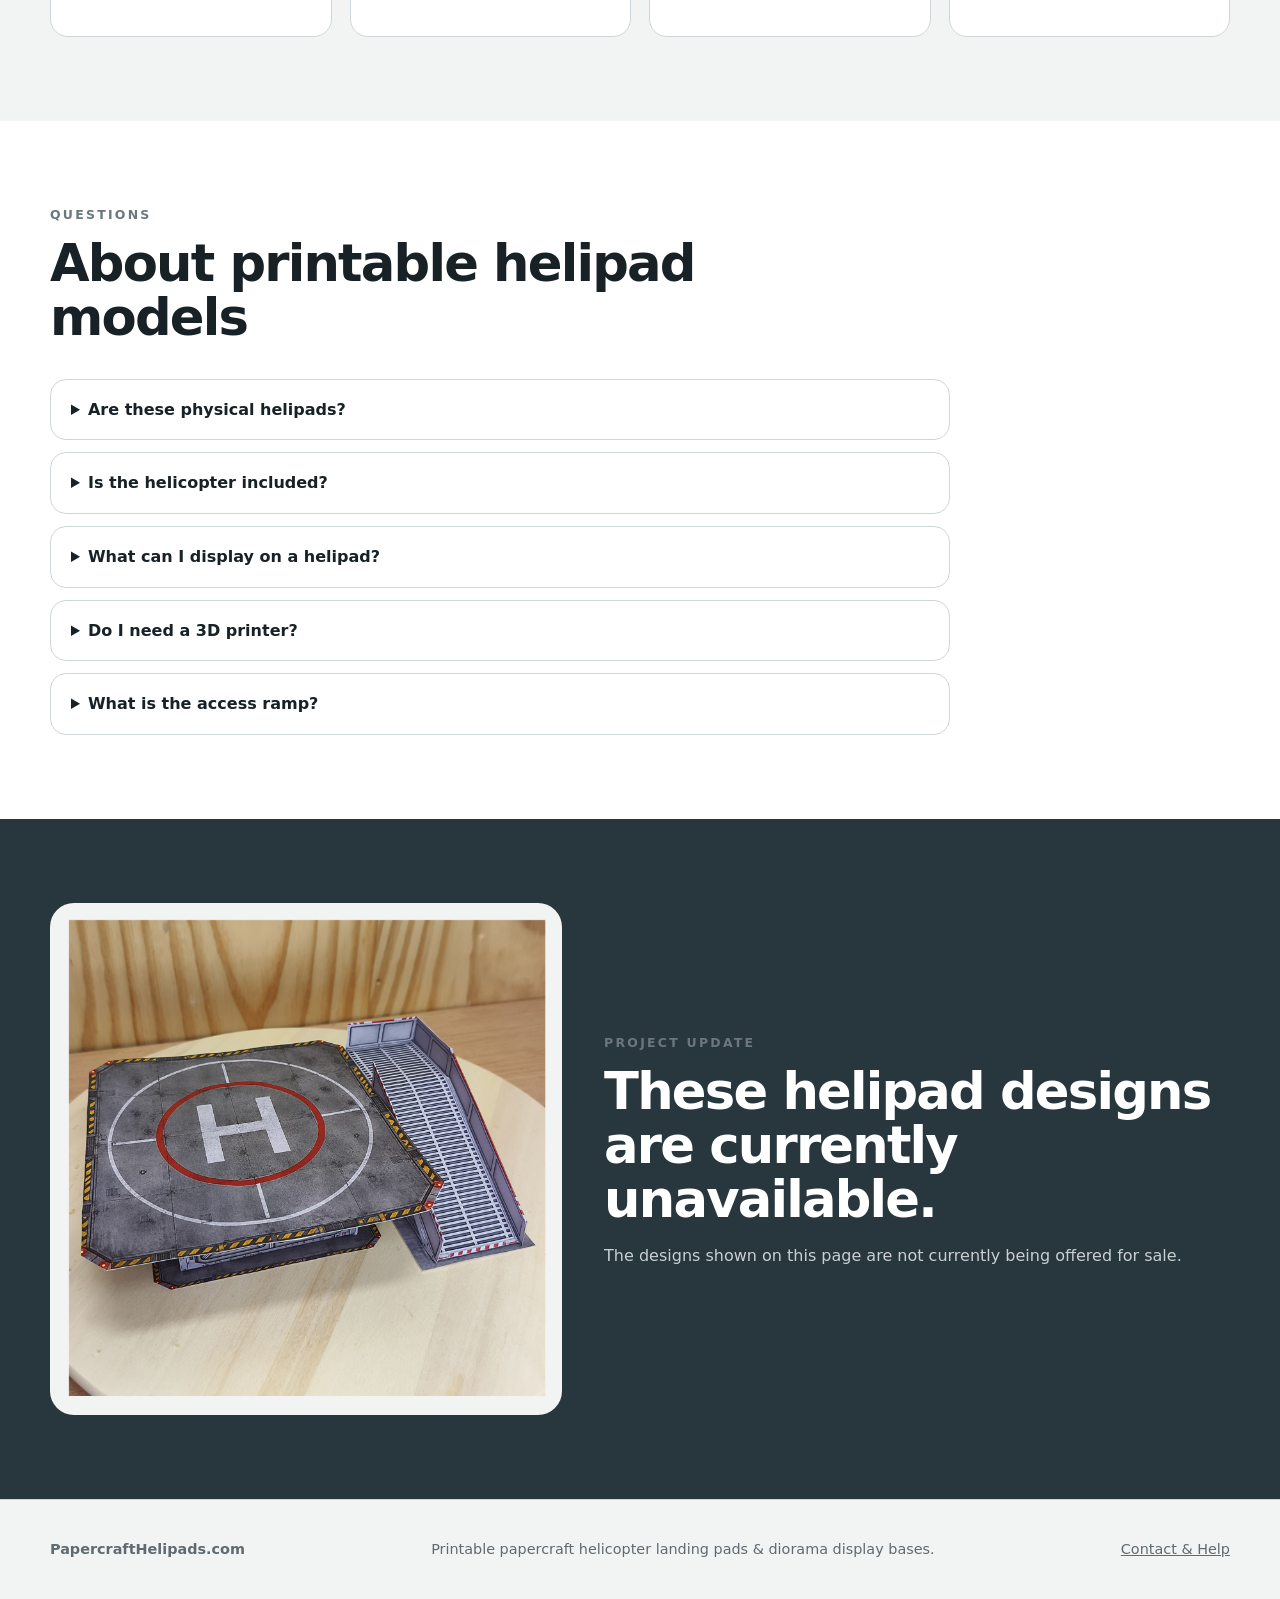
==== commit c32c5652: "Change product buttons to unavailable status Updated product links to indicate unavailability." ====
--- a/index.html
+++ b/index.html
@@ -111,7 +111,7 @@
         <p class="muted">This printable hospital helipad turns a set of flat PDF pages into a raised rooftop-style helicopter display base. The finished platform includes detailed concrete textures, landing markings and a separate detachable access ramp.</p>
         <p class="muted">Use it as a miniature landing pad for rescue helicopters, medical aircraft, drones, diecast vehicles or a larger hospital diorama scene.</p>
         <div class="specs"><span class="pill">16 × 16 × 5 cm platform</span><span class="pill">Detachable access ramp</span><span class="pill">Printable PDF</span></div>
-        <a class="button" href="https://3dshoeboxdiorama.etsy.com/listing/4540732520/hospital-helipad-display-base-medical" target="_blank" rel="noopener">Get the Hospital Helipad on Etsy</a>
+        <span class="button" style="opacity:.65;cursor:default" aria-disabled="true">Currently unavailable</span>
       </div>
       <div class="product-media">
         <img class="feature" src="hospital-helipad-diorama-miniature-helicopter.jpg" alt="Completed hospital helipad diorama with a rescue helicopter displayed on the rooftop landing pad" loading="lazy" width="1600" height="1600">
@@ -150,7 +150,7 @@
         <p class="eyebrow">Weathered landing zone</p><h2>Post-Apocalyptic Helipad</h2>
         <p class="muted">A heavily weathered printable helicopter landing pad for abandoned, dystopian and post-apocalyptic displays. The rusted steel textures, worn landing markings and detailed access ramp create a much rougher setting than the clean hospital version.</p>
         <p class="muted">It works particularly well with model helicopters, sci-fi miniatures, action figures and custom terrain builds.</p>
-        <a class="button" href="https://3dshoeboxdiorama.etsy.com/listing/4539226831/post-apocalyptic-helipad-printable" target="_blank" rel="noopener">Get the Post-Apocalyptic Helipad on Etsy</a>
+        <span class="button" style="opacity:.65;cursor:default" aria-disabled="true">Currently unavailable</span>
       </div>
       <div class="product-media">
         <img class="feature" src="post-apocalyptic-helipad-diorama-helicopter.jpg" alt="Completed post-apocalyptic helipad diorama with a red and white Coast Guard helicopter and the access ramp visible at the front" loading="lazy" width="1600" height="1600">
@@ -166,7 +166,7 @@
         <p class="eyebrow">Military-style display</p><h2>Army Green Papercraft Helipad</h2>
         <p class="muted">The Army Green design combines a clean landing zone with green steel-look side walls and a detailed detachable access ramp. It is designed for miniature military-style helicopter displays, model aircraft and compact dioramas.</p>
         <p class="muted">Because it is a printable paper model, the finished base gives a three-dimensional display without requiring a 3D printer.</p>
-        <a class="button" href="https://3dshoeboxdiorama.etsy.com/listing/4539599032/army-green-helipad-display-base" target="_blank" rel="noopener">Get the Army Green Helipad on Etsy</a>
+        <span class="button" style="opacity:.65;cursor:default" aria-disabled="true">Currently unavailable</span>
       </div>
       <div class="product-media">
         <img class="feature" src="army-green-helicopter-display-base.jpg" alt="Completed Army Green helicopter display base with the access ramp positioned behind the raised helipad for a clear 3D view" loading="lazy" width="1600" height="1600">
@@ -232,10 +232,10 @@
   <section class="section dark">
     <div class="container final-cta">
       <img src="printable-hospital-helipad-top-view.jpg" alt="Detailed top view of the completed printable hospital helipad and detachable access ramp" loading="lazy" width="1600" height="1600">
-      <div><p class="eyebrow">Ready to build?</p><h2>Turn a printable PDF into your own miniature landing zone.</h2><p class="muted">Browse the Hospital, Post-Apocalyptic and Army Green designs on Etsy and choose the setting that fits your display.</p><div class="actions"><a class="button" href="https://3dshoeboxdiorama.etsy.com/listing/4540732520/hospital-helipad-display-base-medical" target="_blank" rel="noopener">Hospital</a><a class="button" href="https://3dshoeboxdiorama.etsy.com/listing/4539226831/post-apocalyptic-helipad-printable" target="_blank" rel="noopener">Post-Apocalyptic</a><a class="button" href="https://3dshoeboxdiorama.etsy.com/listing/4539599032/army-green-helipad-display-base" target="_blank" rel="noopener">Army Green</a></div></div>
+      <div><p class="eyebrow">Project update</p><h2>These helipad designs are currently unavailable.</h2><p class="muted">The designs shown on this page are not currently being offered for sale.</p></div>
     </div>
   </section>
 </main>
 <footer class="site-footer"><div class="container footer-row"><strong>PapercraftHelipads.com</strong><span>Printable papercraft helicopter landing pads & diorama display bases.</span><span><a href="/contact.html">Contact &amp; Help</a></span></div></footer>
 </body>
-</html>+</html>
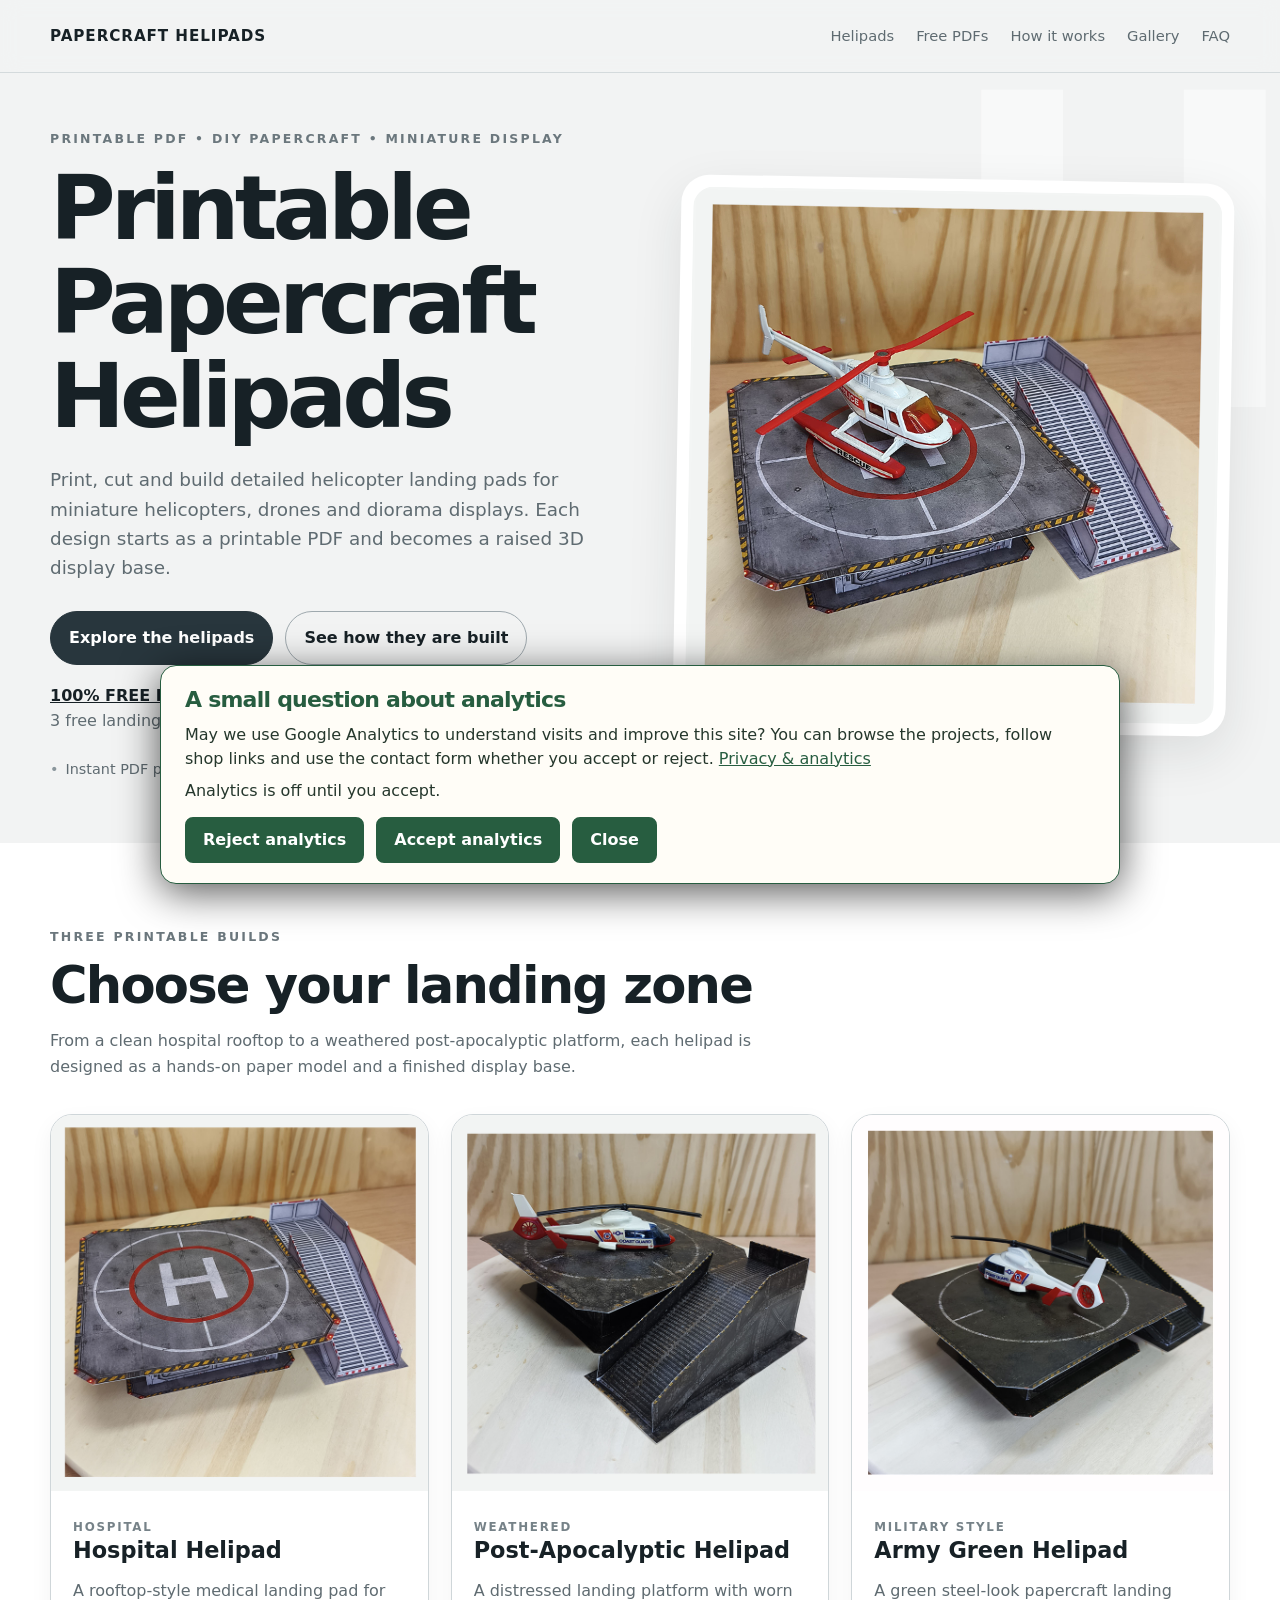
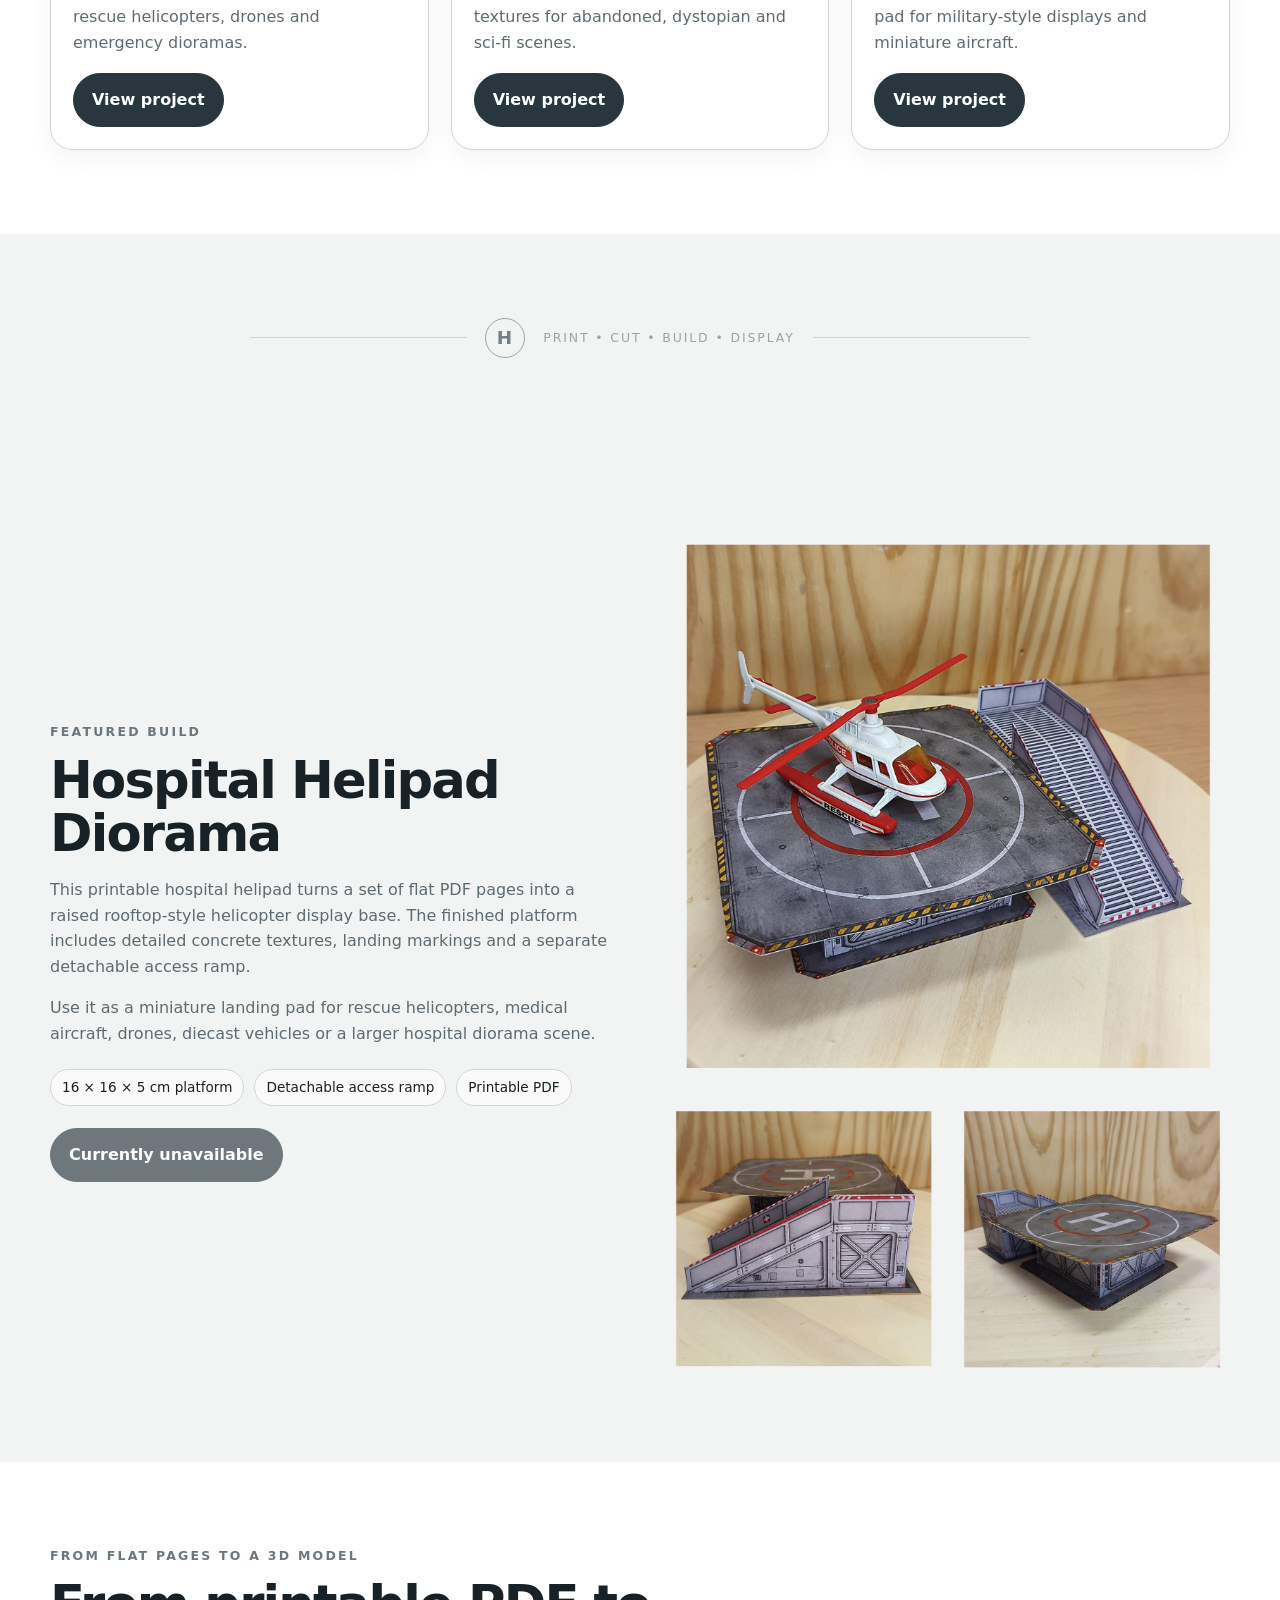
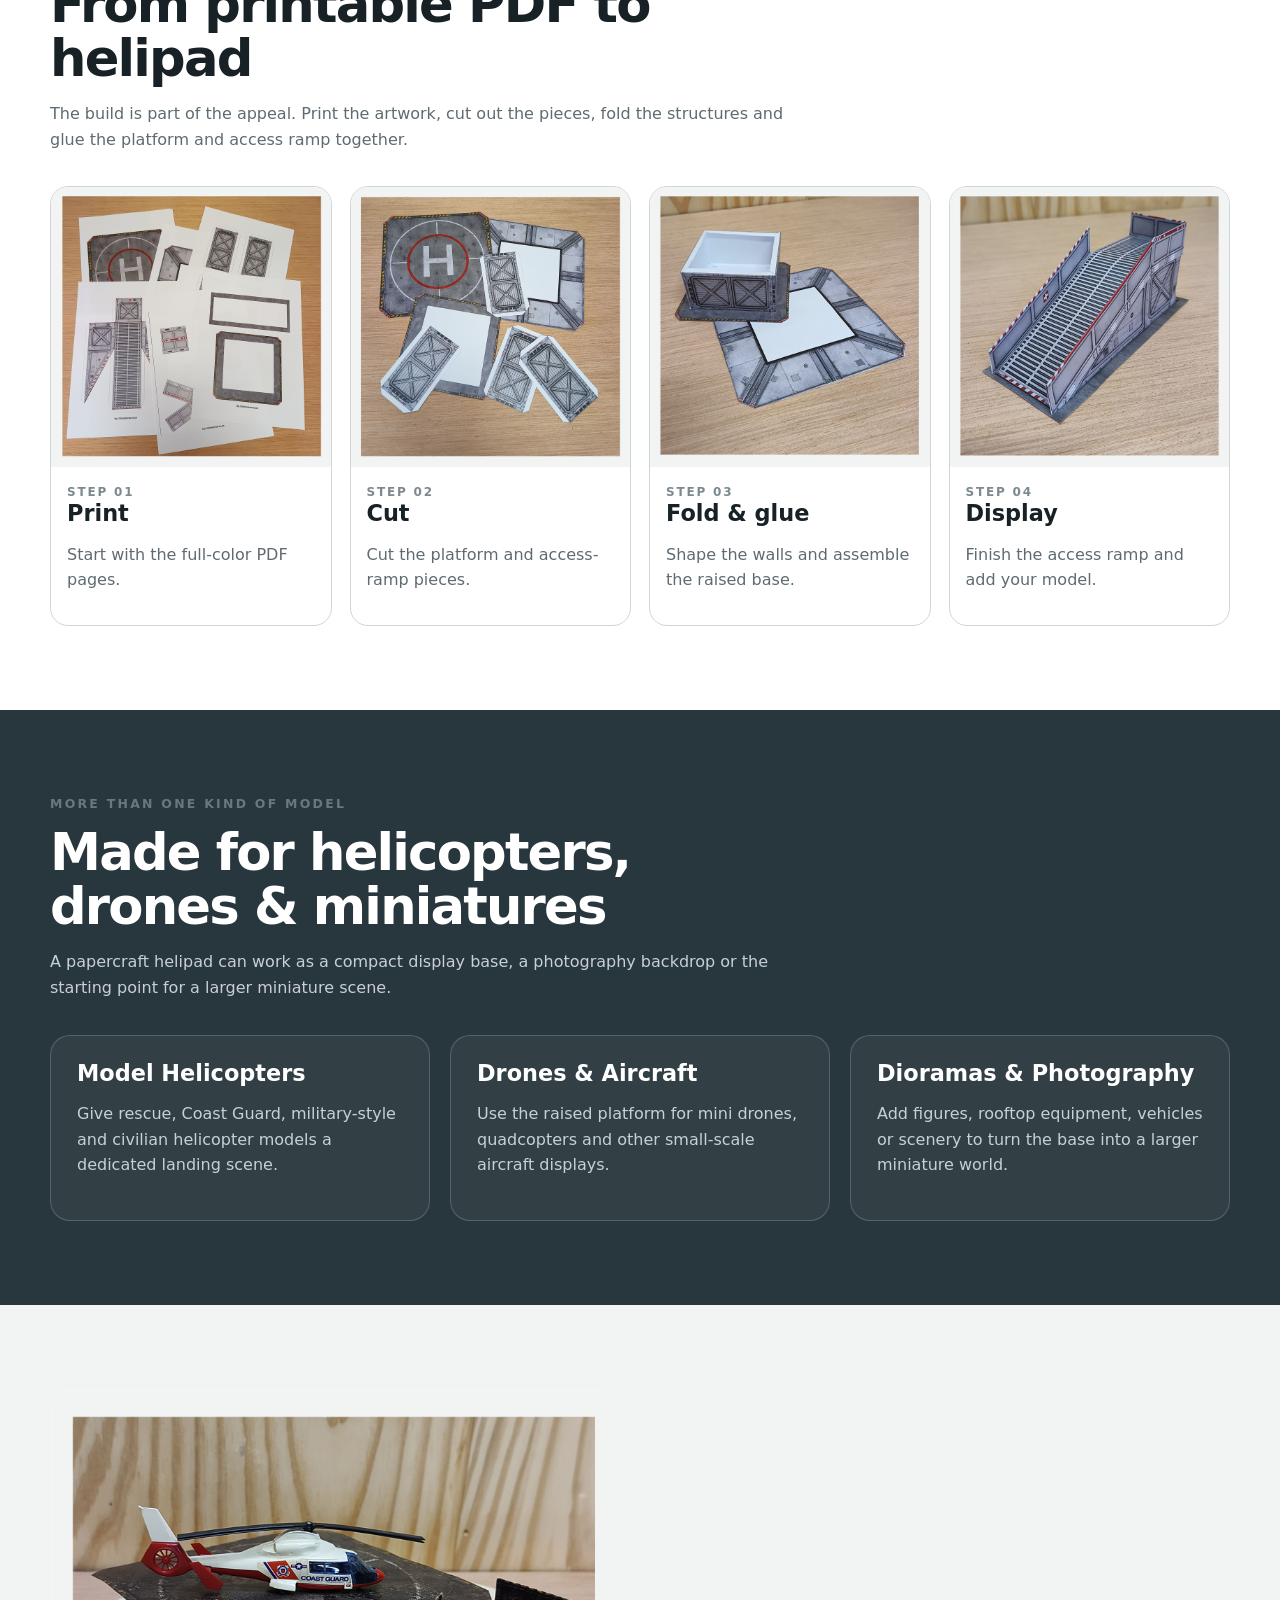
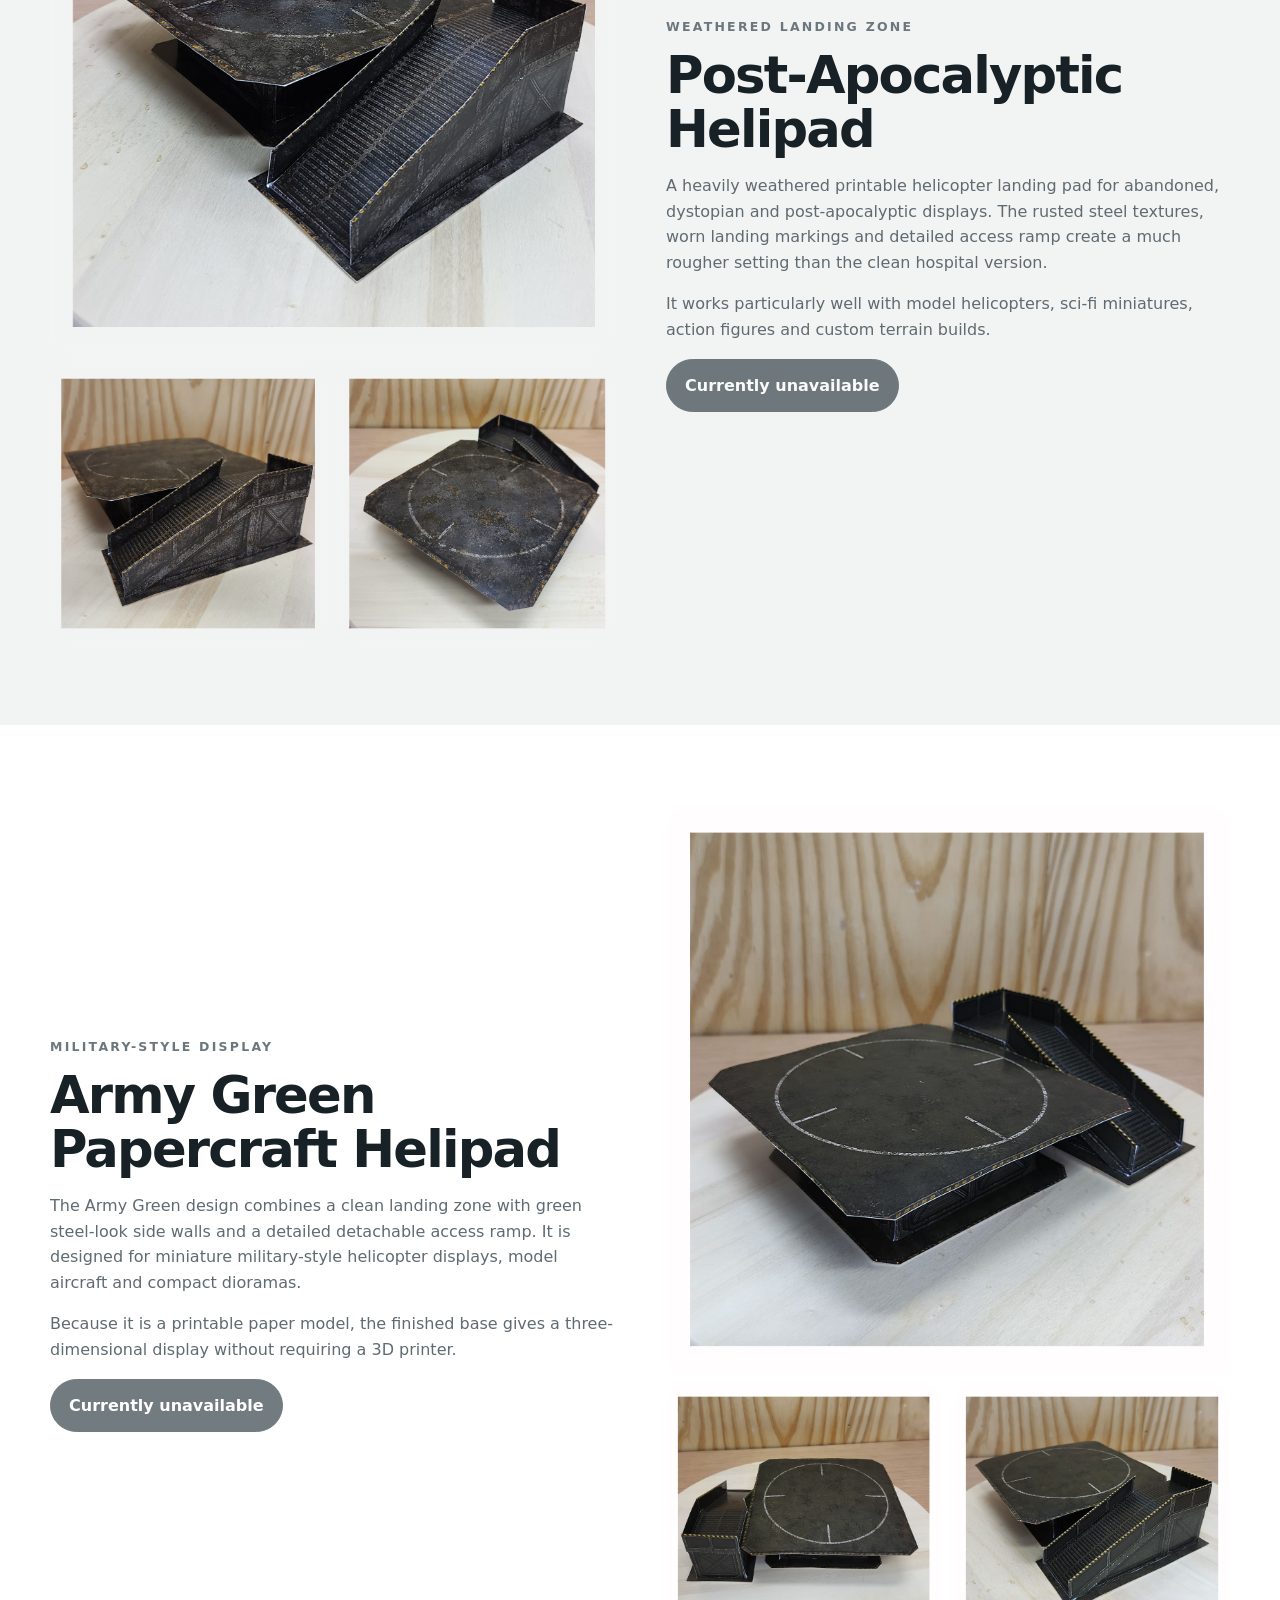
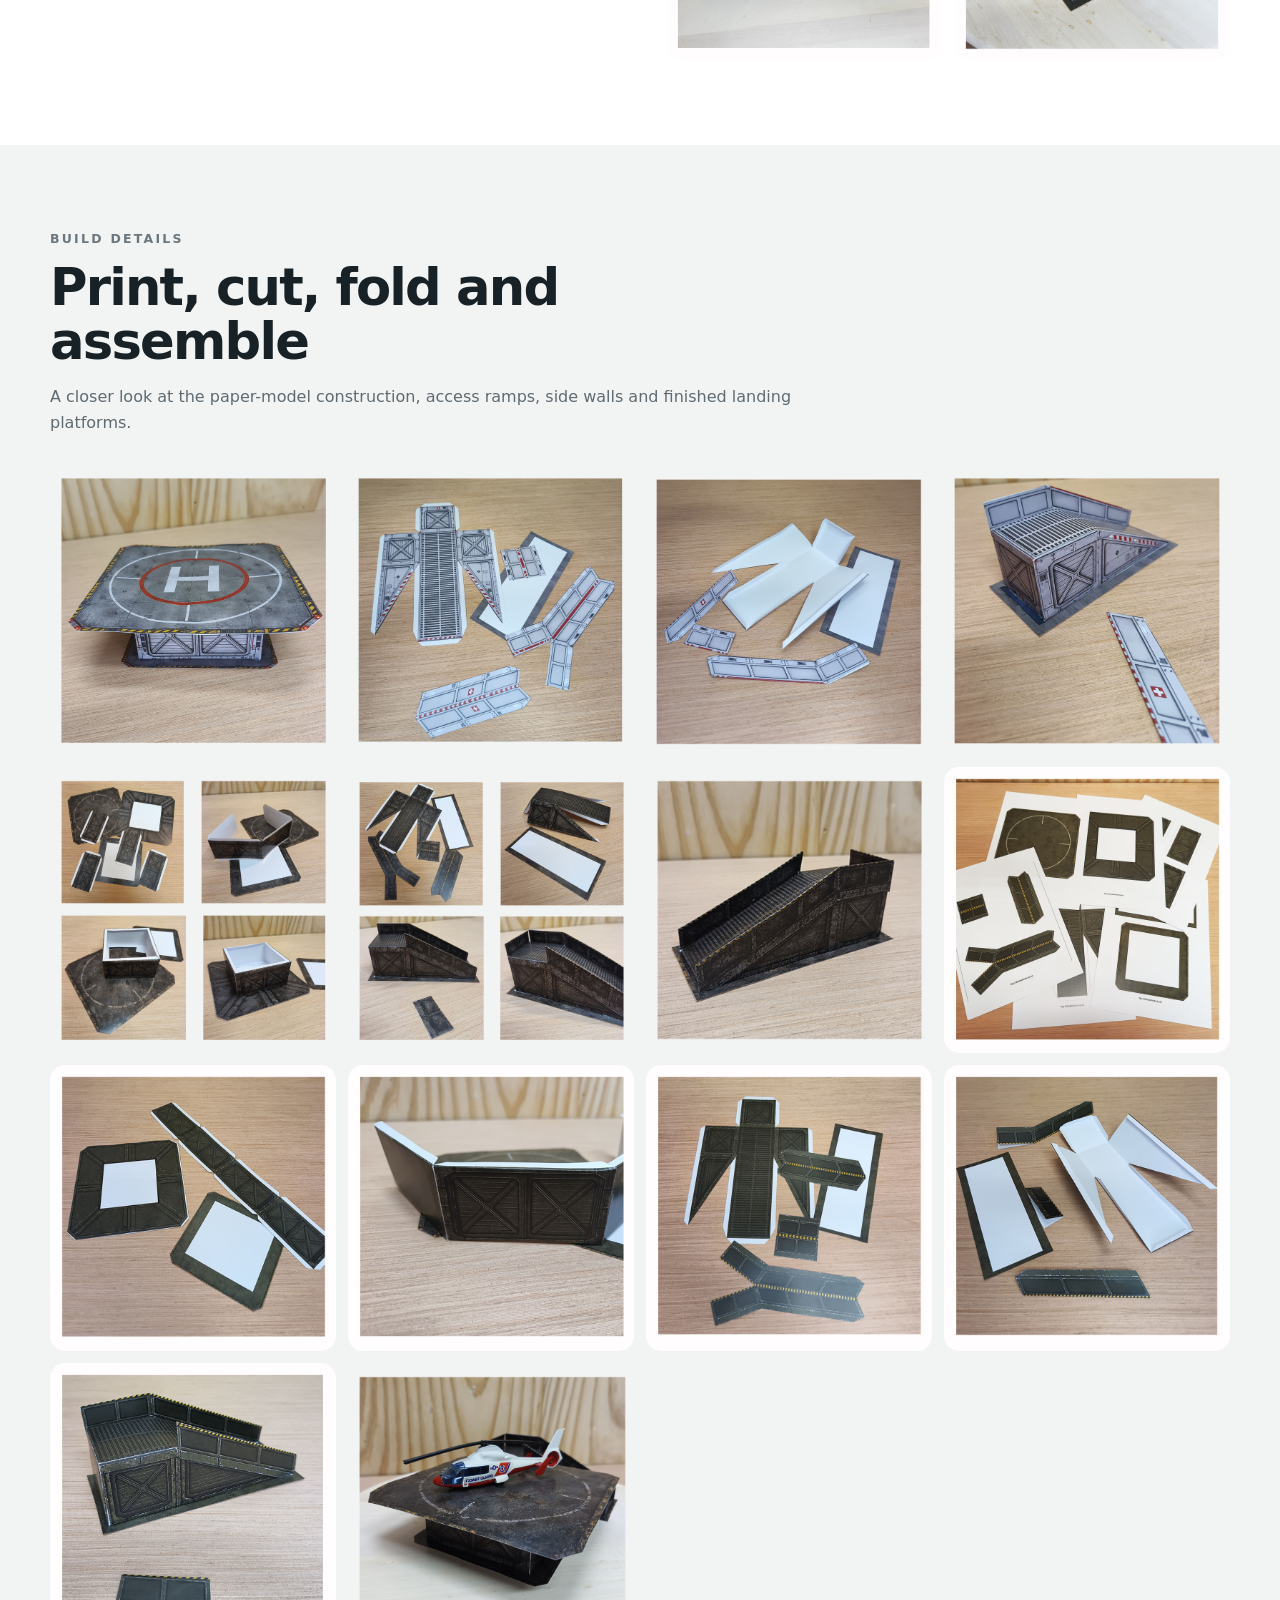
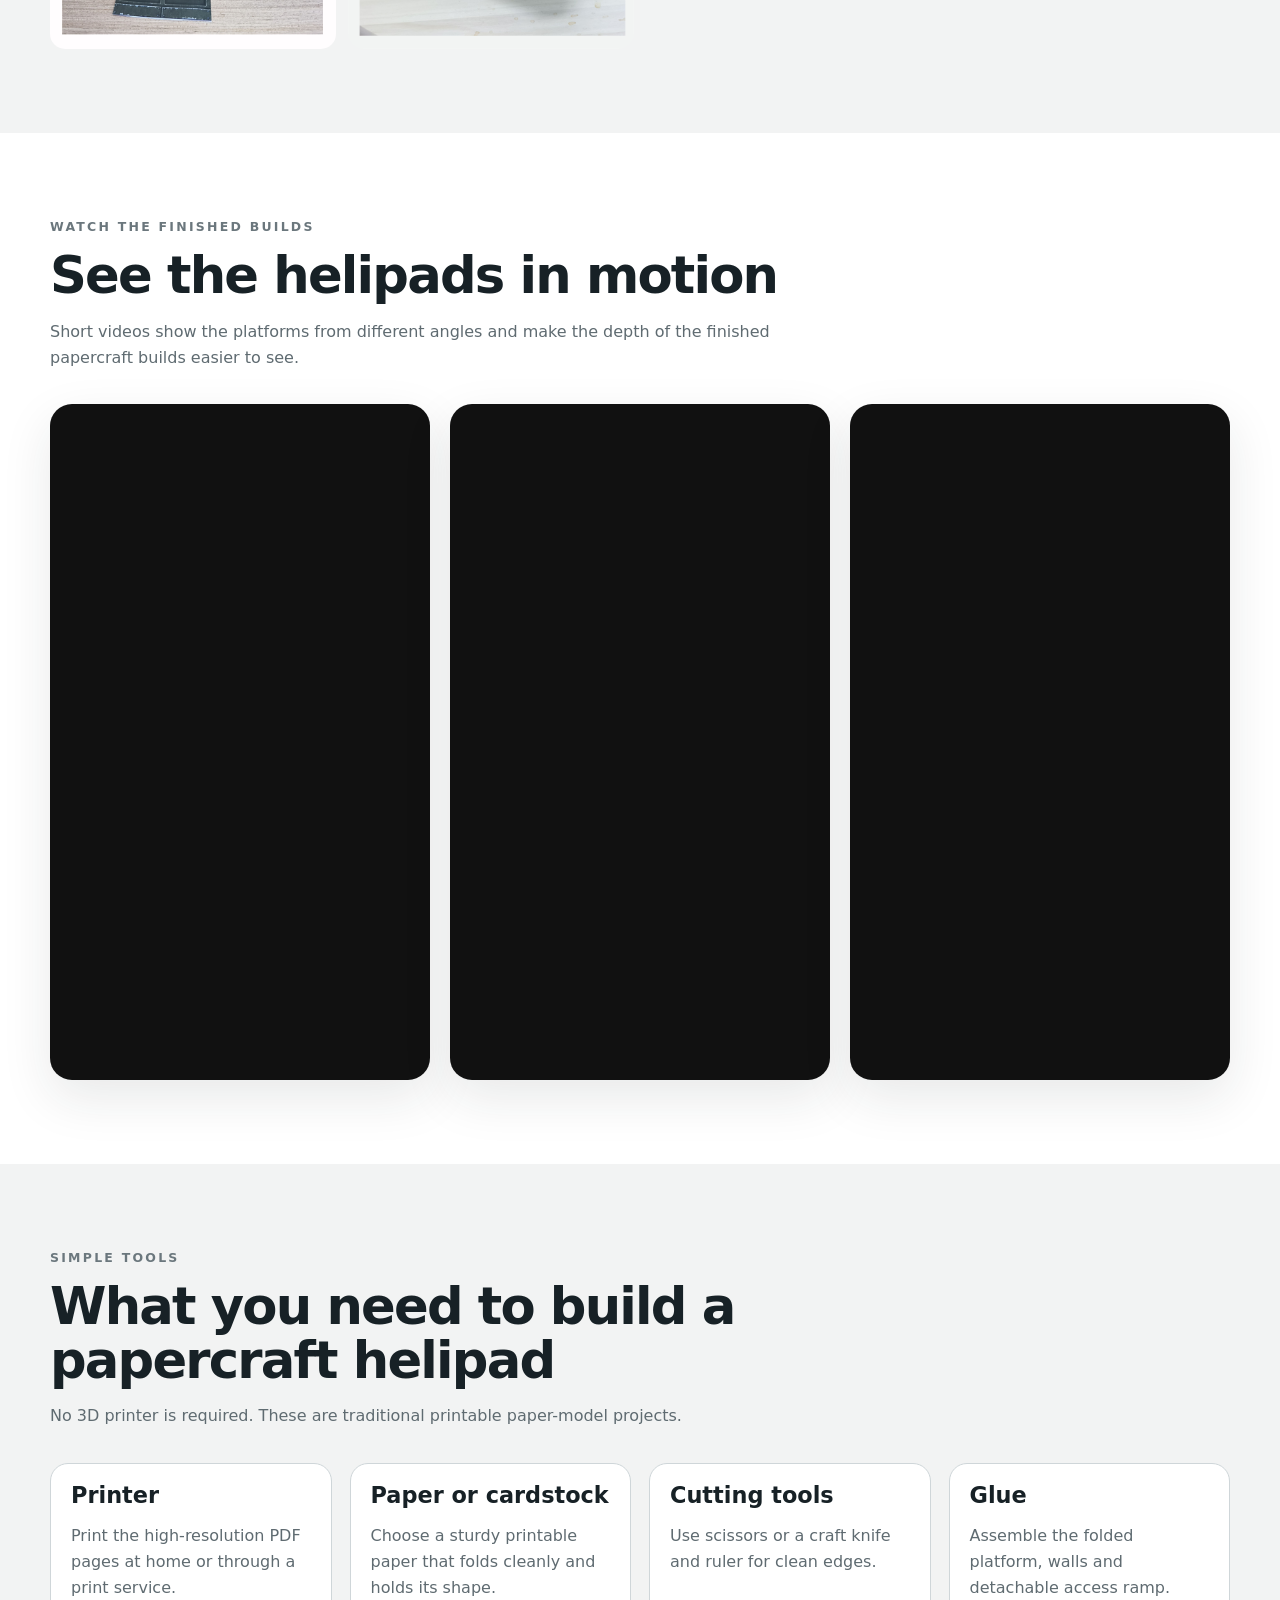
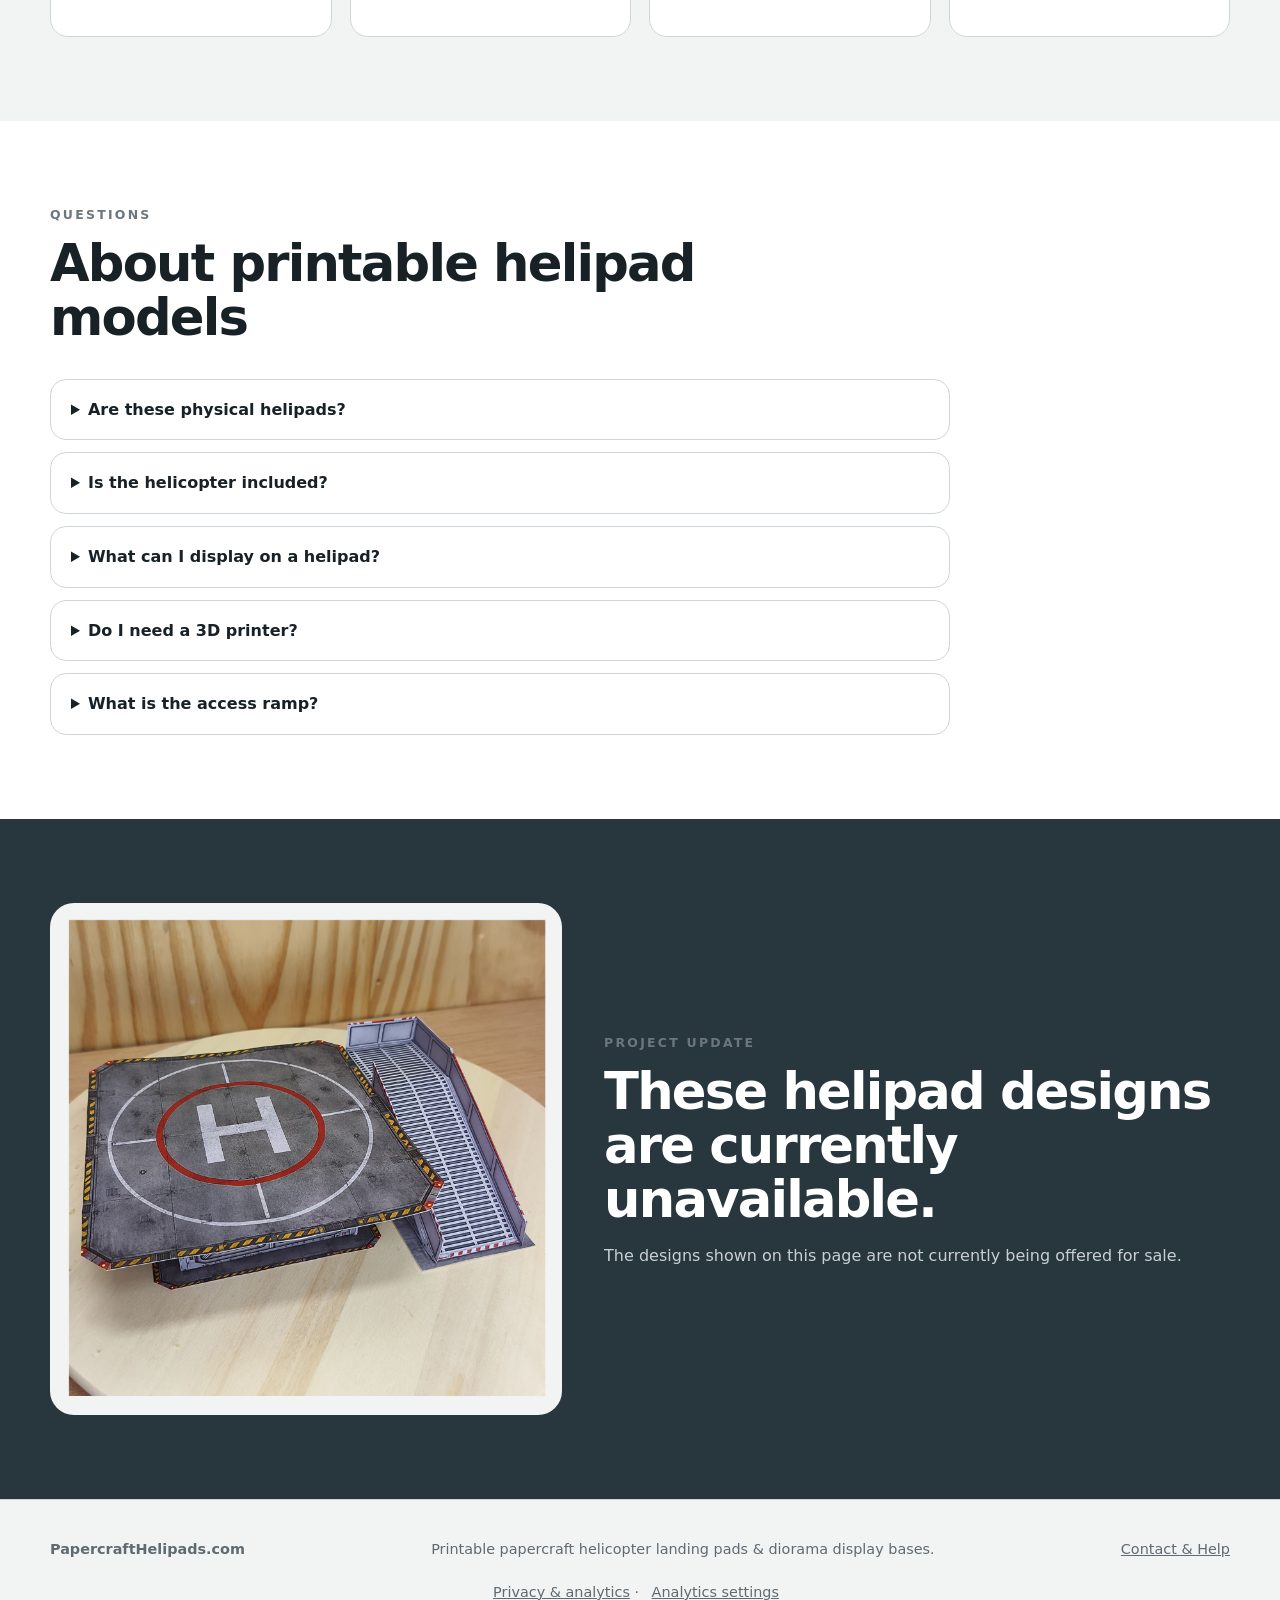
==== commit b1f1ec68: "Add files via upload" ====
--- a/index.html
+++ b/index.html
@@ -2,13 +2,8 @@
 <html lang="en">
 <head>
   <!-- Google Analytics -->
-  <script async src="https://www.googletagmanager.com/gtag/js?id=G-G1XLFZ84SD"></script>
-  <script>
-    window.dataLayer = window.dataLayer || [];
-    function gtag(){dataLayer.push(arguments);}
-    gtag('js', new Date());
-    gtag('config', 'G-G1XLFZ84SD');
-  </script>
+  
+  
   <meta charset="utf-8">
   <meta name="viewport" content="width=device-width, initial-scale=1">
   <title>Papercraft Helipads | Printable Helicopter Landing Pads & Diorama Bases</title>
@@ -43,6 +38,8 @@
     ]
   }
   </script>
+<link rel="stylesheet" href="/analytics-consent.css">
+<script defer src="/analytics-consent.js"></script>
 </head>
 <body>
 <header class="site-header">
@@ -236,6 +233,6 @@
     </div>
   </section>
 </main>
-<footer class="site-footer"><div class="container footer-row"><strong>PapercraftHelipads.com</strong><span>Printable papercraft helicopter landing pads & diorama display bases.</span><span><a href="/contact.html">Contact &amp; Help</a></span></div></footer>
+<footer class="site-footer"><div class="container footer-row"><strong>PapercraftHelipads.com</strong><span>Printable papercraft helicopter landing pads & diorama display bases.</span><span><a href="/contact.html">Contact &amp; Help</a></span></div><div class="analytics-footer"><a href="/privacy.html">Privacy &amp; analytics</a> · <button type="button" class="analytics-settings">Analytics settings</button></div></footer>
 </body>
 </html>
--- a/analytics-consent.css
+++ b/analytics-consent.css
@@ -0,0 +1,3 @@
+.analytics-settings{font:inherit;background:none;border:0;color:#275d40;text-decoration:underline;cursor:pointer;padding:.5rem}.analytics-banner{position:fixed;z-index:10000;bottom:16px;left:16px;right:16px;max-width:960px;margin:auto;padding:20px 24px;background:#fffdf7;color:#25372c;border:1px solid #275d40;border-radius:16px;box-shadow:0 8px 40px #000a;max-height:80vh;overflow:auto;text-align:left;font:16px/1.5 system-ui,sans-serif}.analytics-banner[hidden]{display:none}.analytics-banner h2{font:700 22px/1.3 system-ui,sans-serif;margin:0 0 8px;color:#275d40}.analytics-banner p{font:inherit;margin:8px 0}.analytics-banner a{color:#275d40}.analytics-actions{display:flex;gap:12px;flex-wrap:wrap;margin-top:14px}.analytics-actions button{font:600 16px/1.4 system-ui,sans-serif;background:#275d40;color:#fffdf7;border:2px solid #275d40;border-radius:8px;padding:10px 16px;cursor:pointer}.analytics-actions button:focus-visible,.analytics-settings:focus-visible{outline:3px solid #275d40;outline-offset:4px}@media(max-width:480px){.analytics-banner{padding:16px;bottom:8px;left:8px;right:8px}.analytics-actions button{flex:1 1 auto}}
+
+.analytics-actions button{color:#fff}.analytics-footer{text-align:center;padding:12px 20px}.analytics-footer a,.analytics-settings{color:inherit}.analytics-banner h2{color:#275d40}
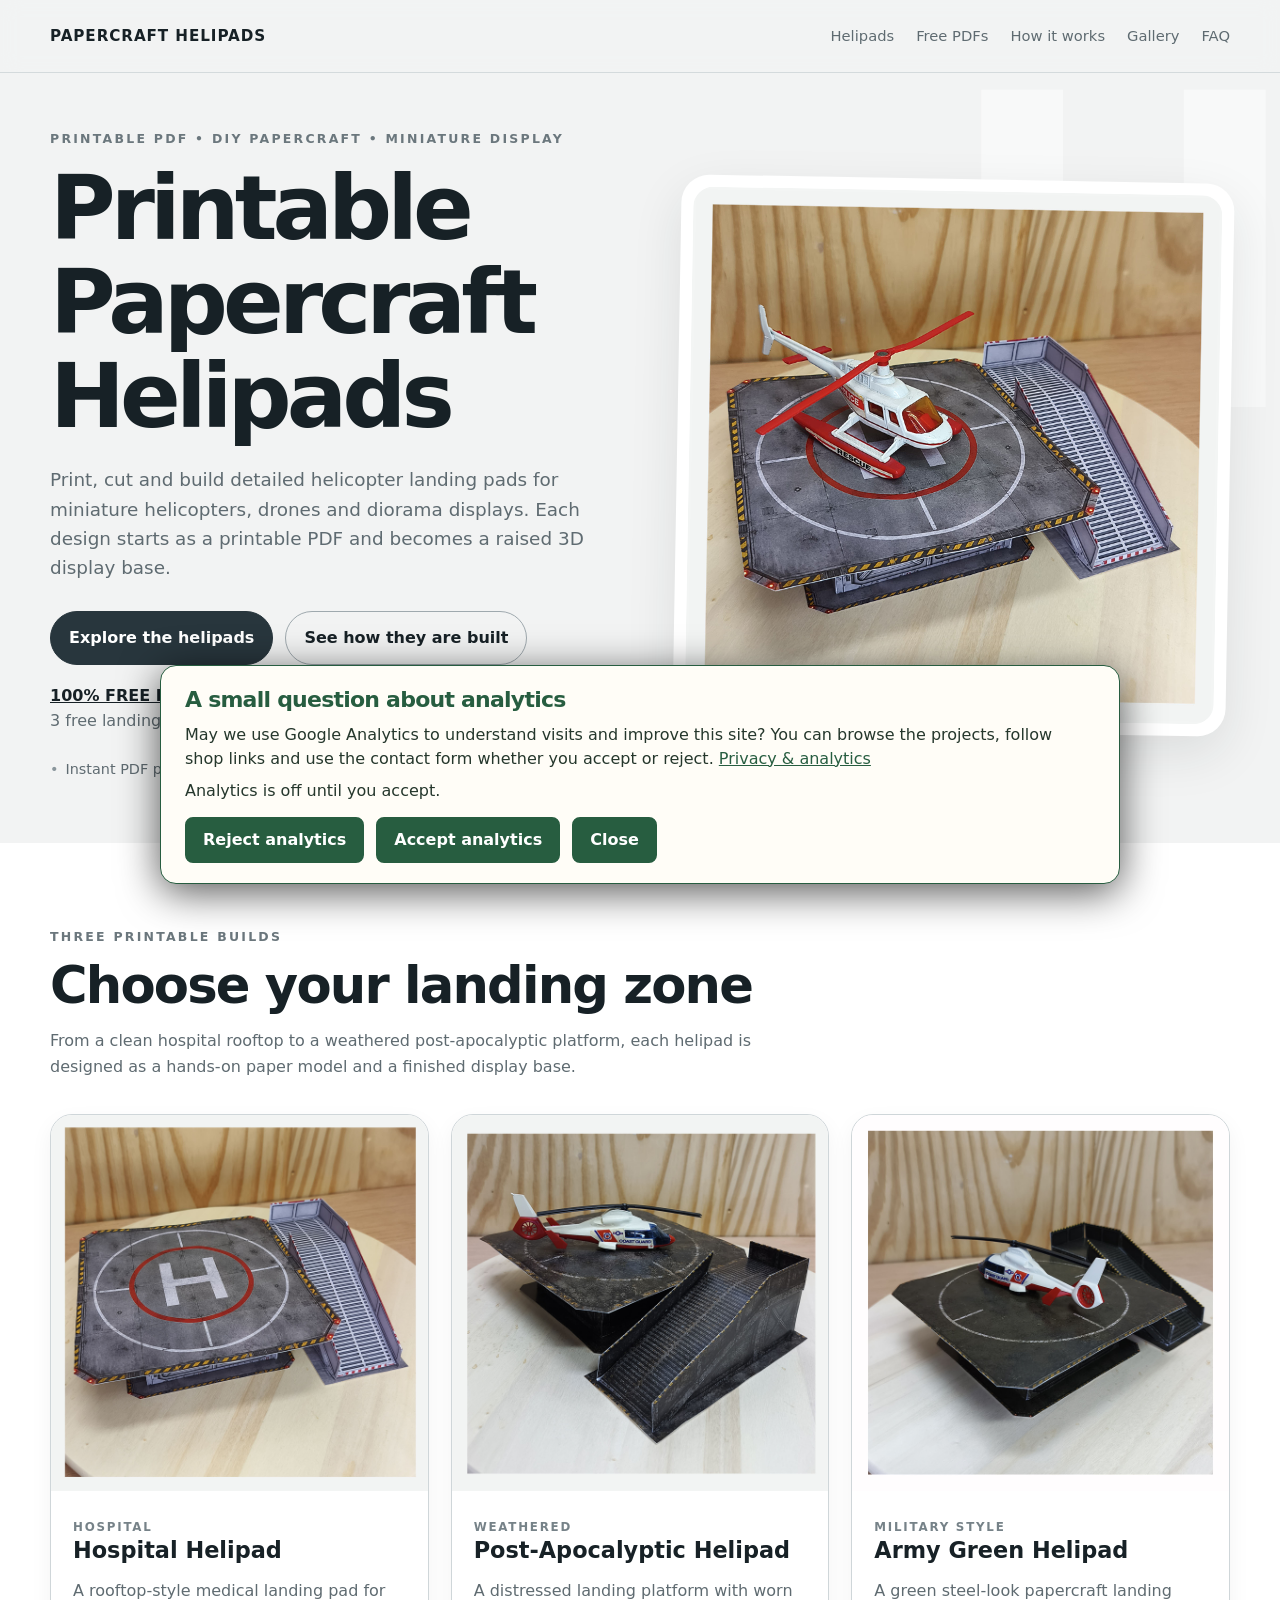
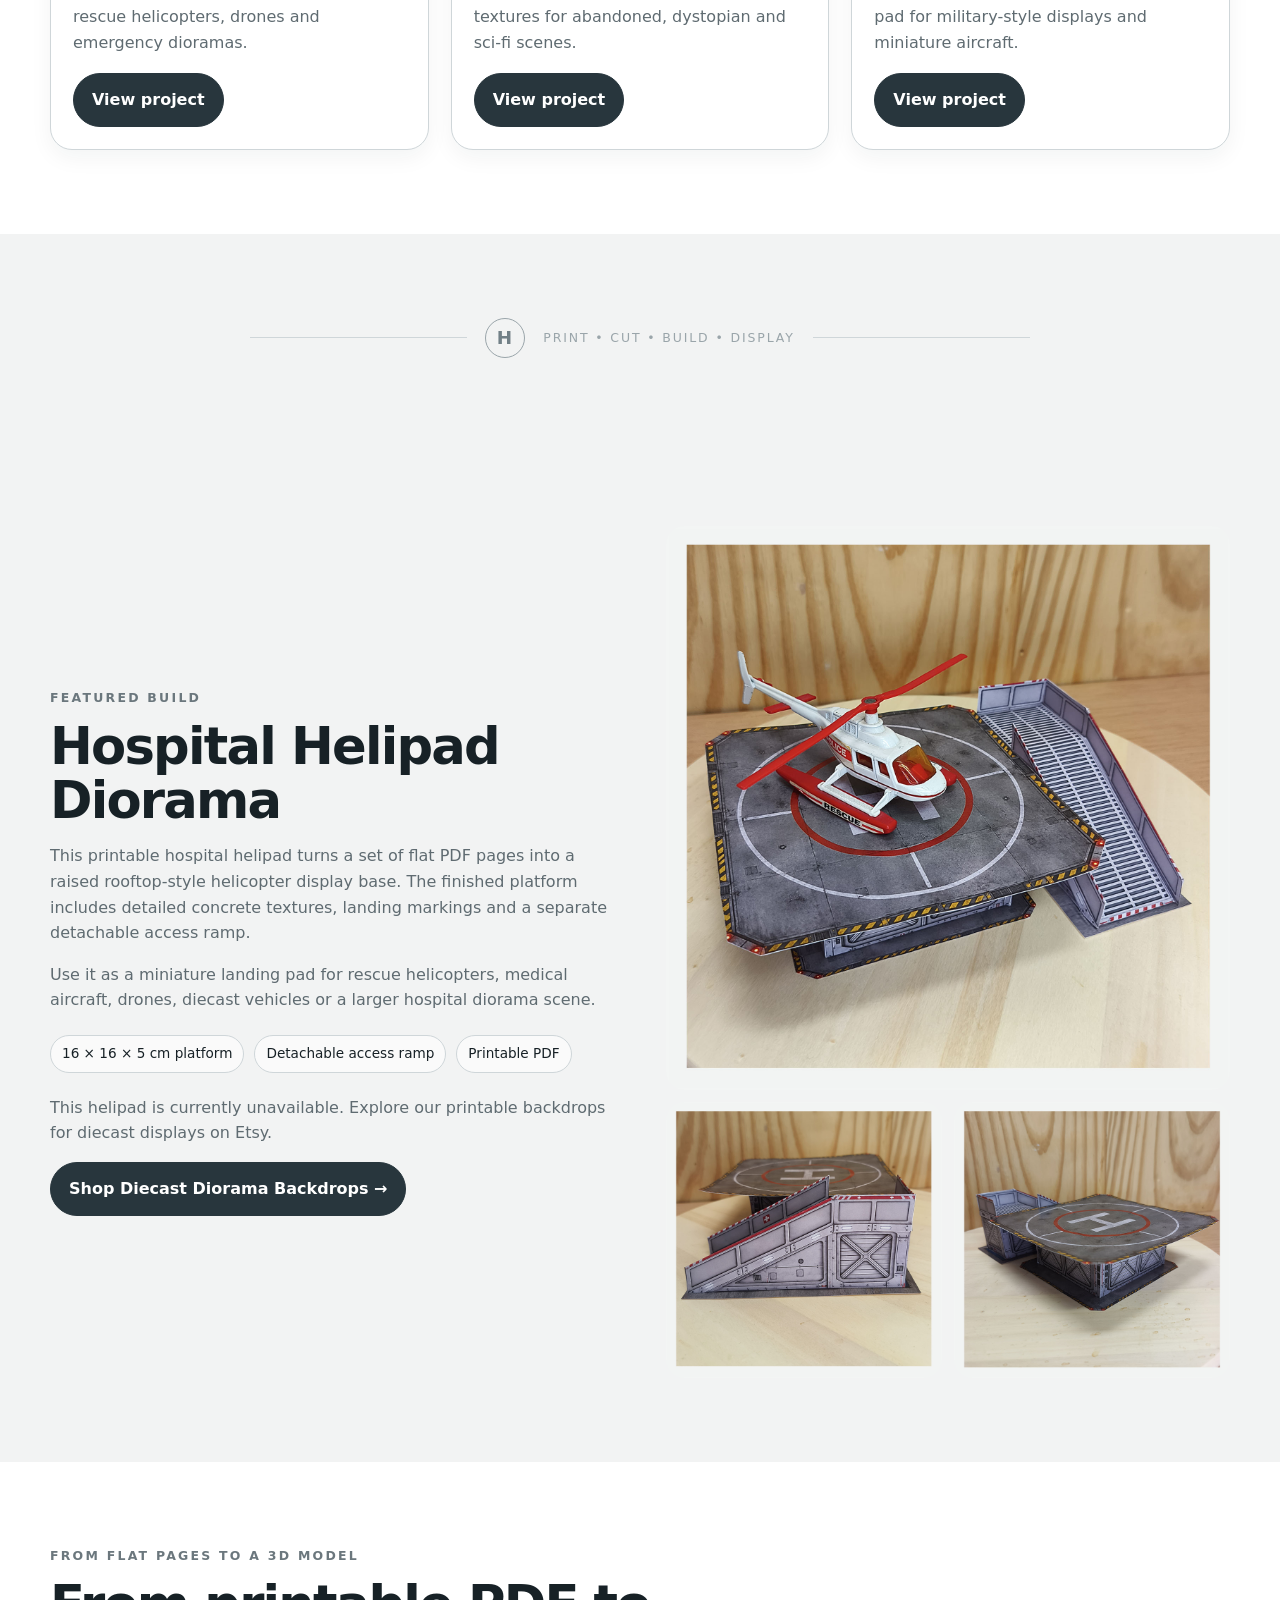
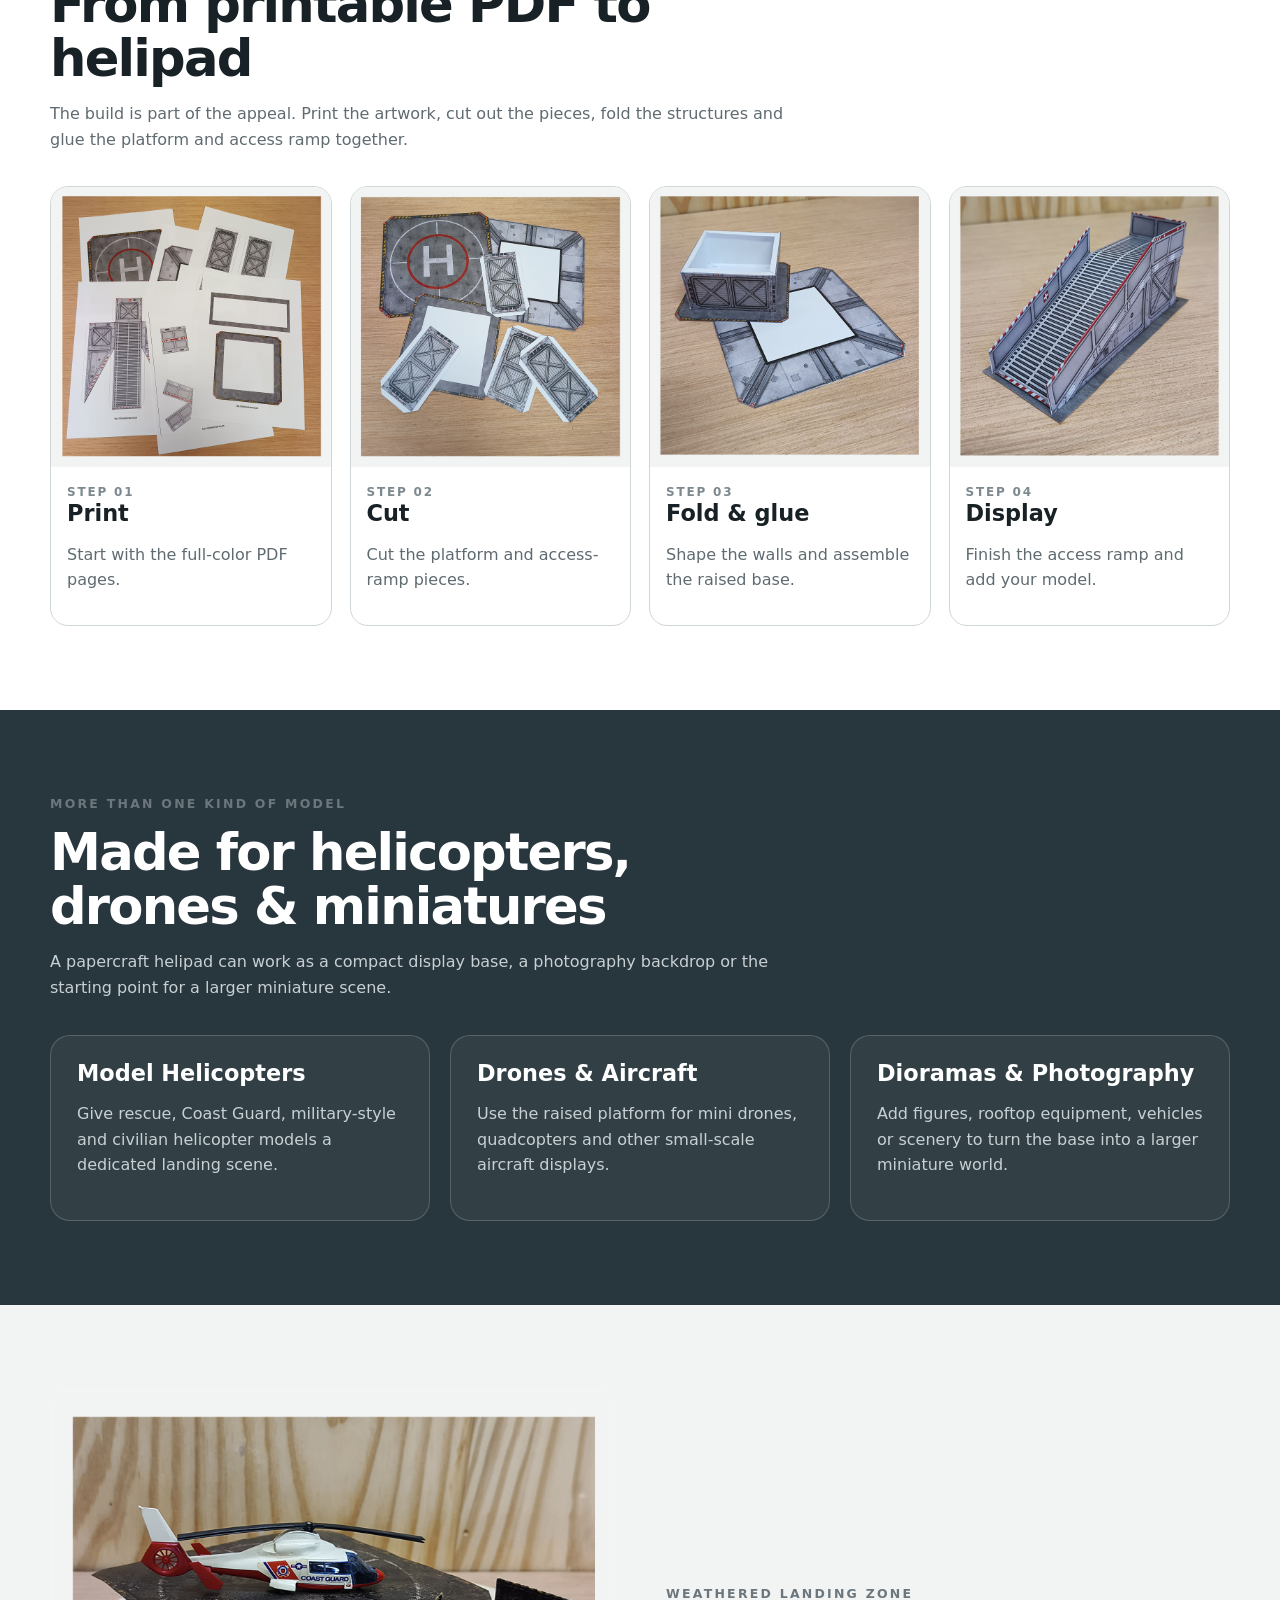
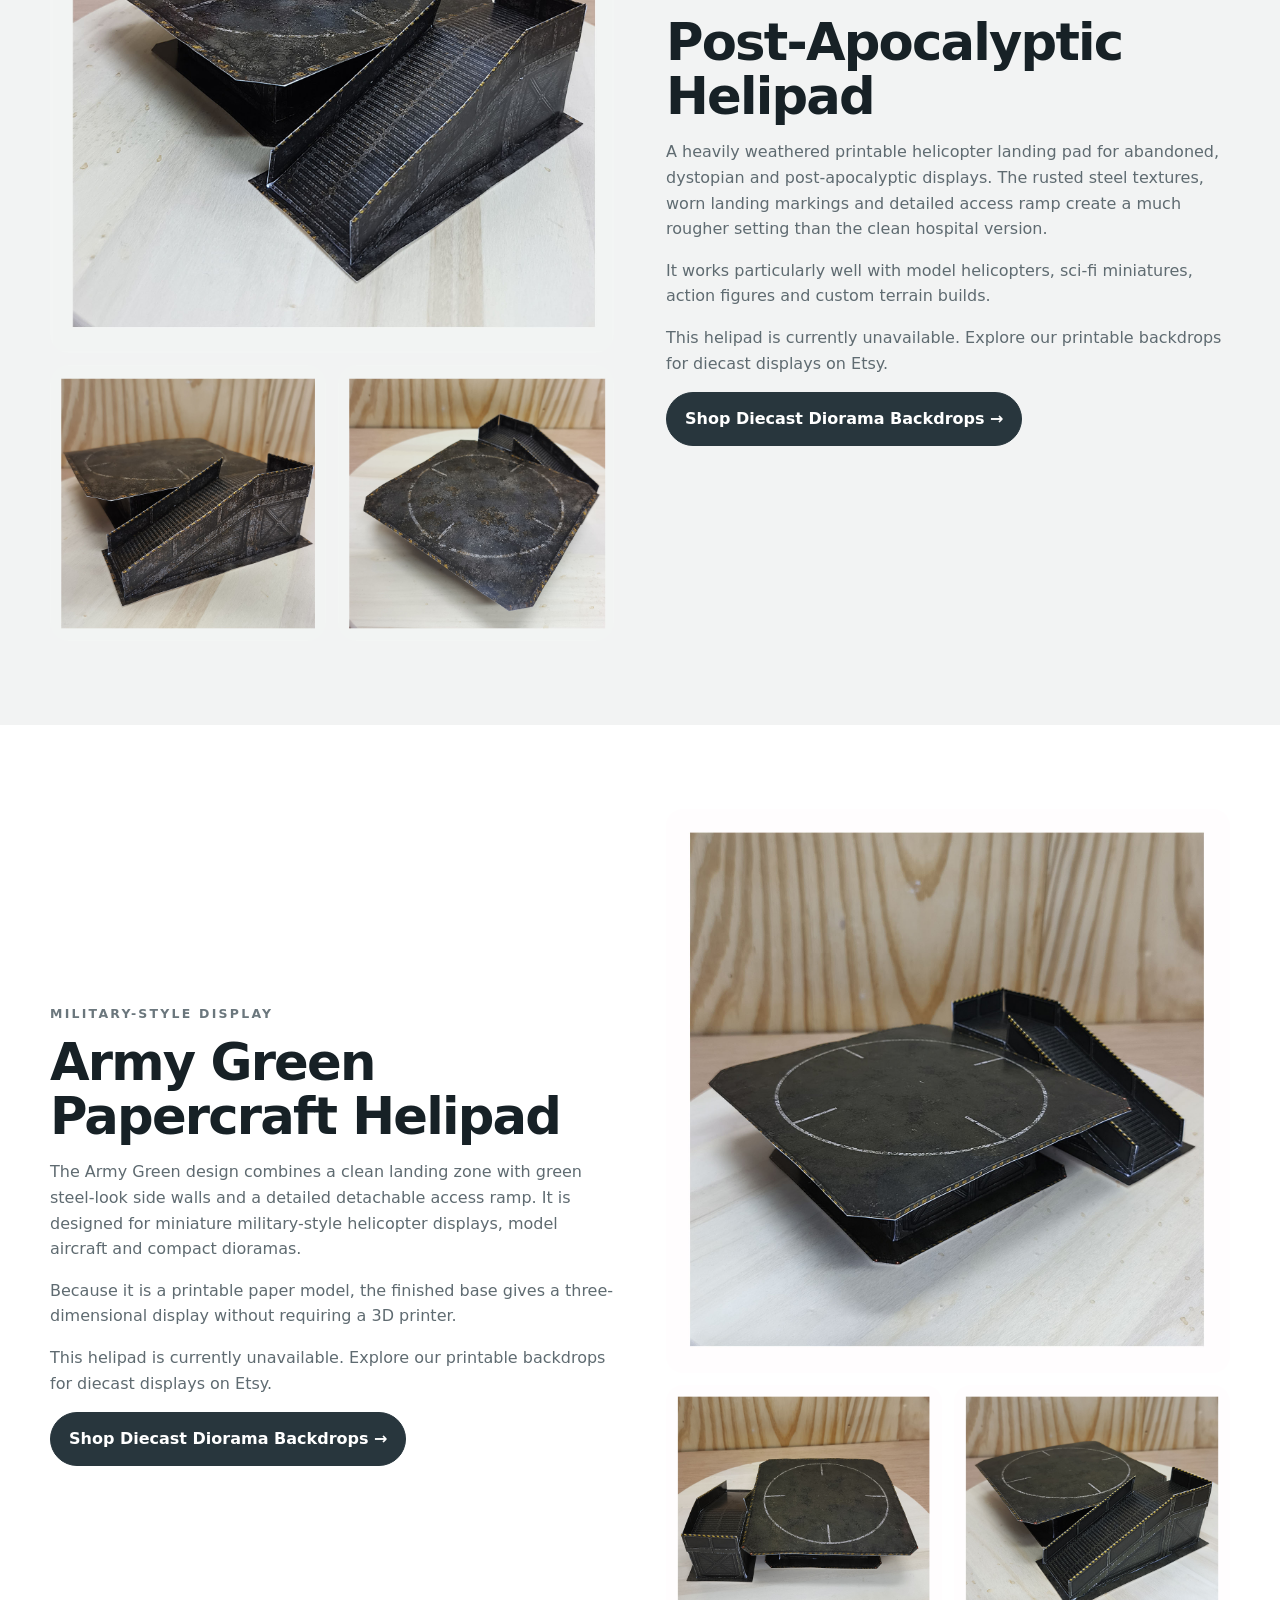
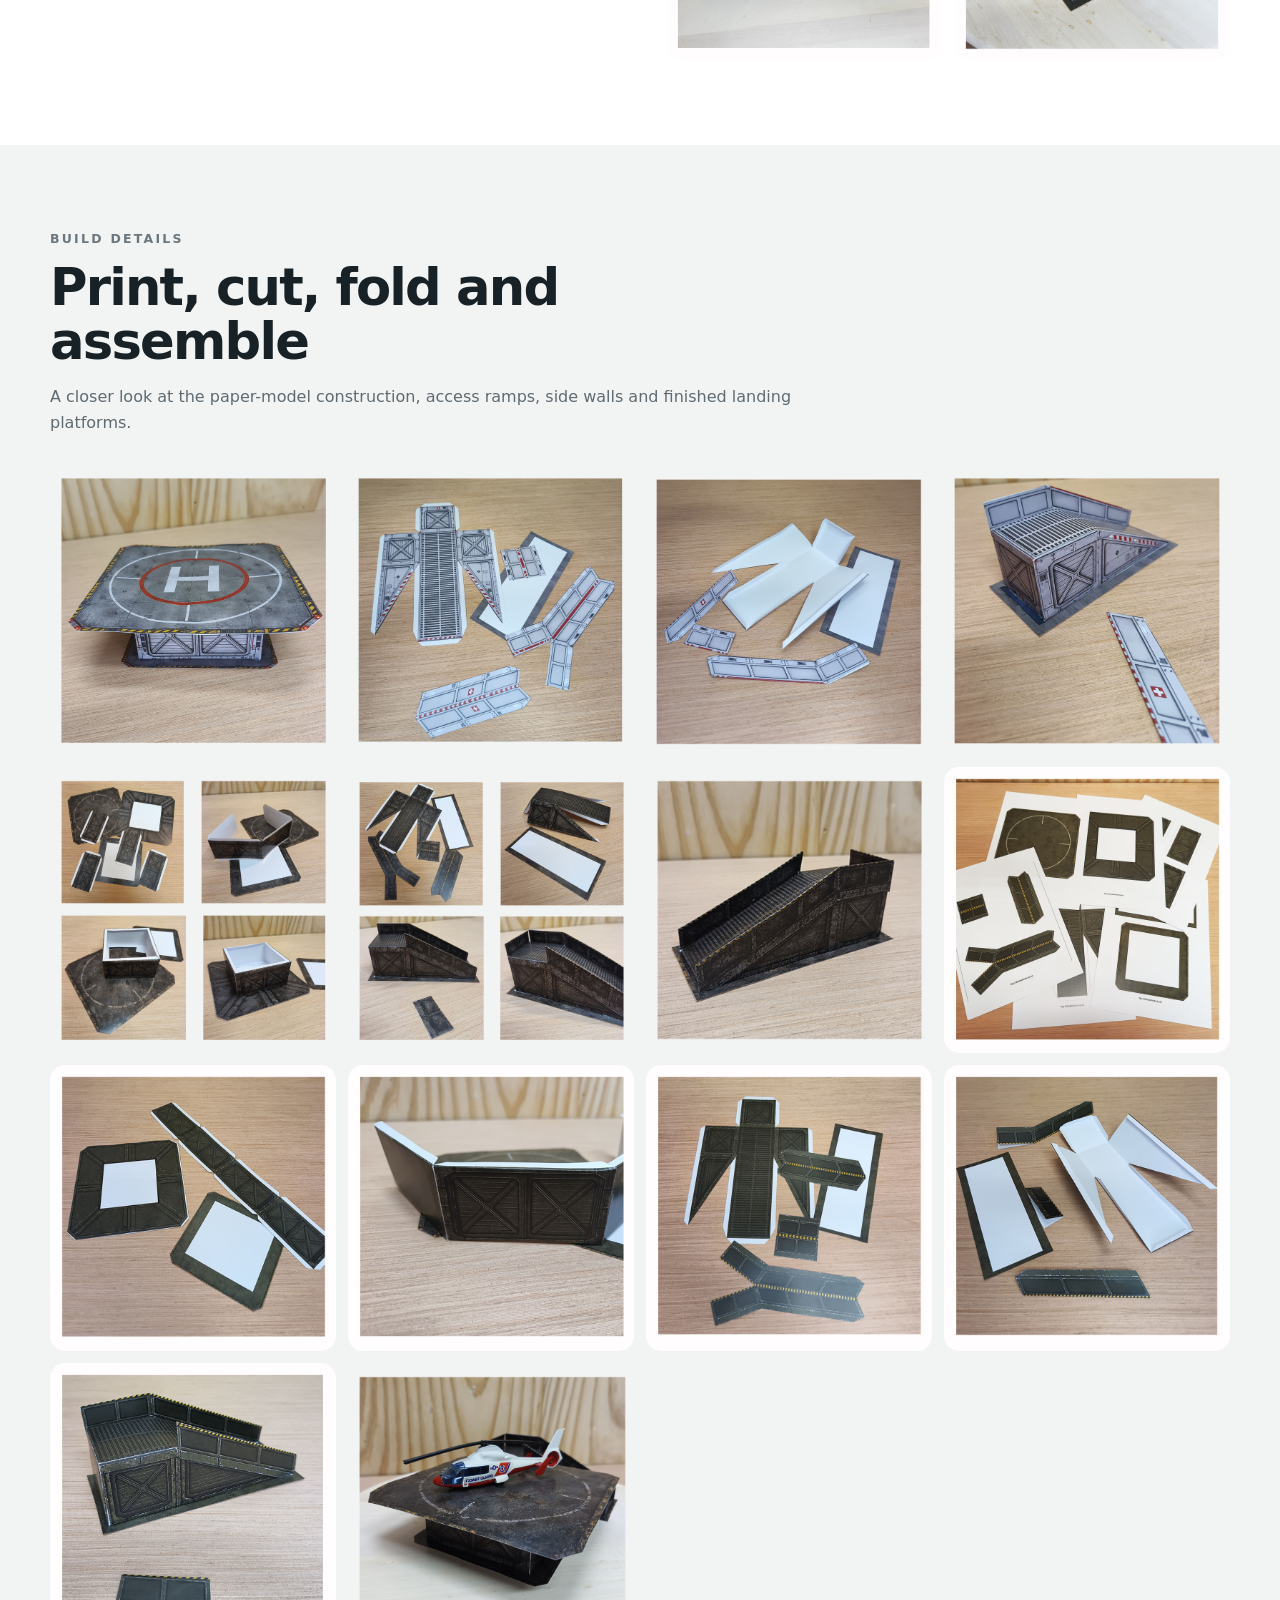
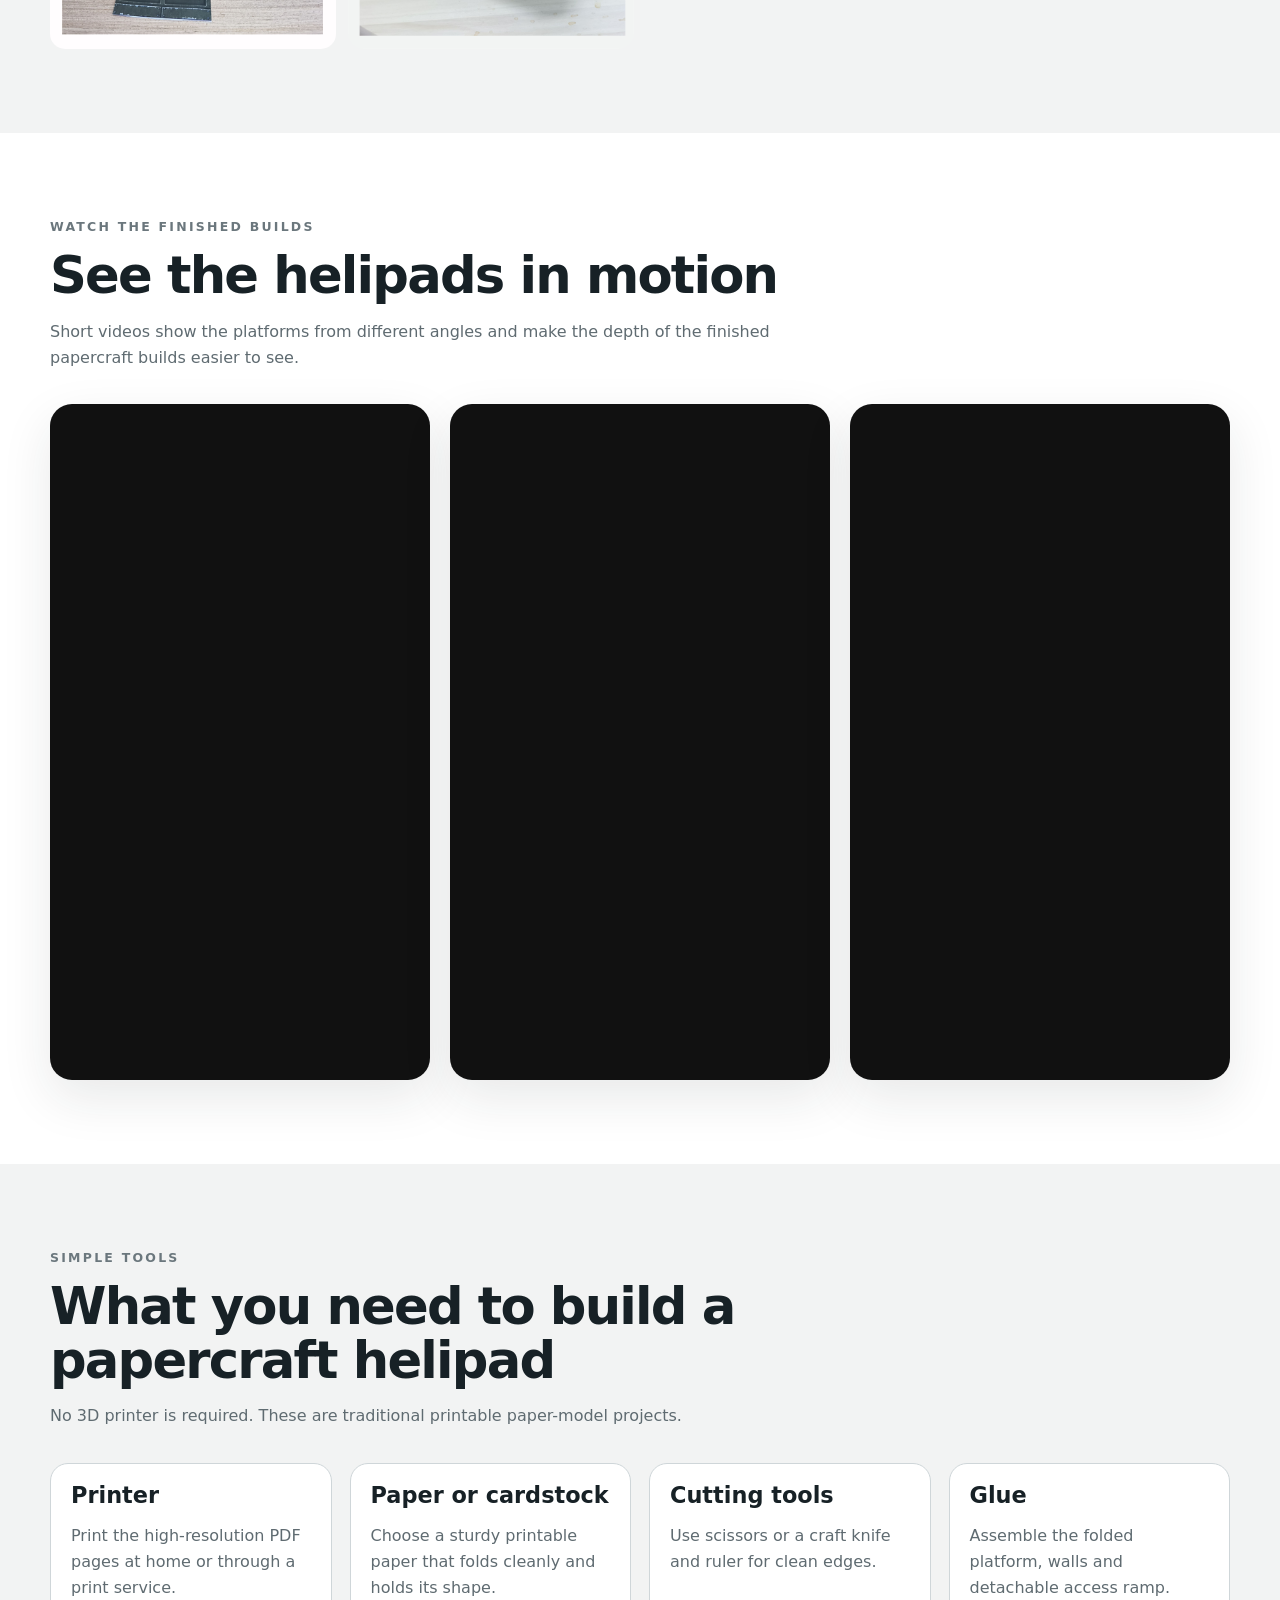
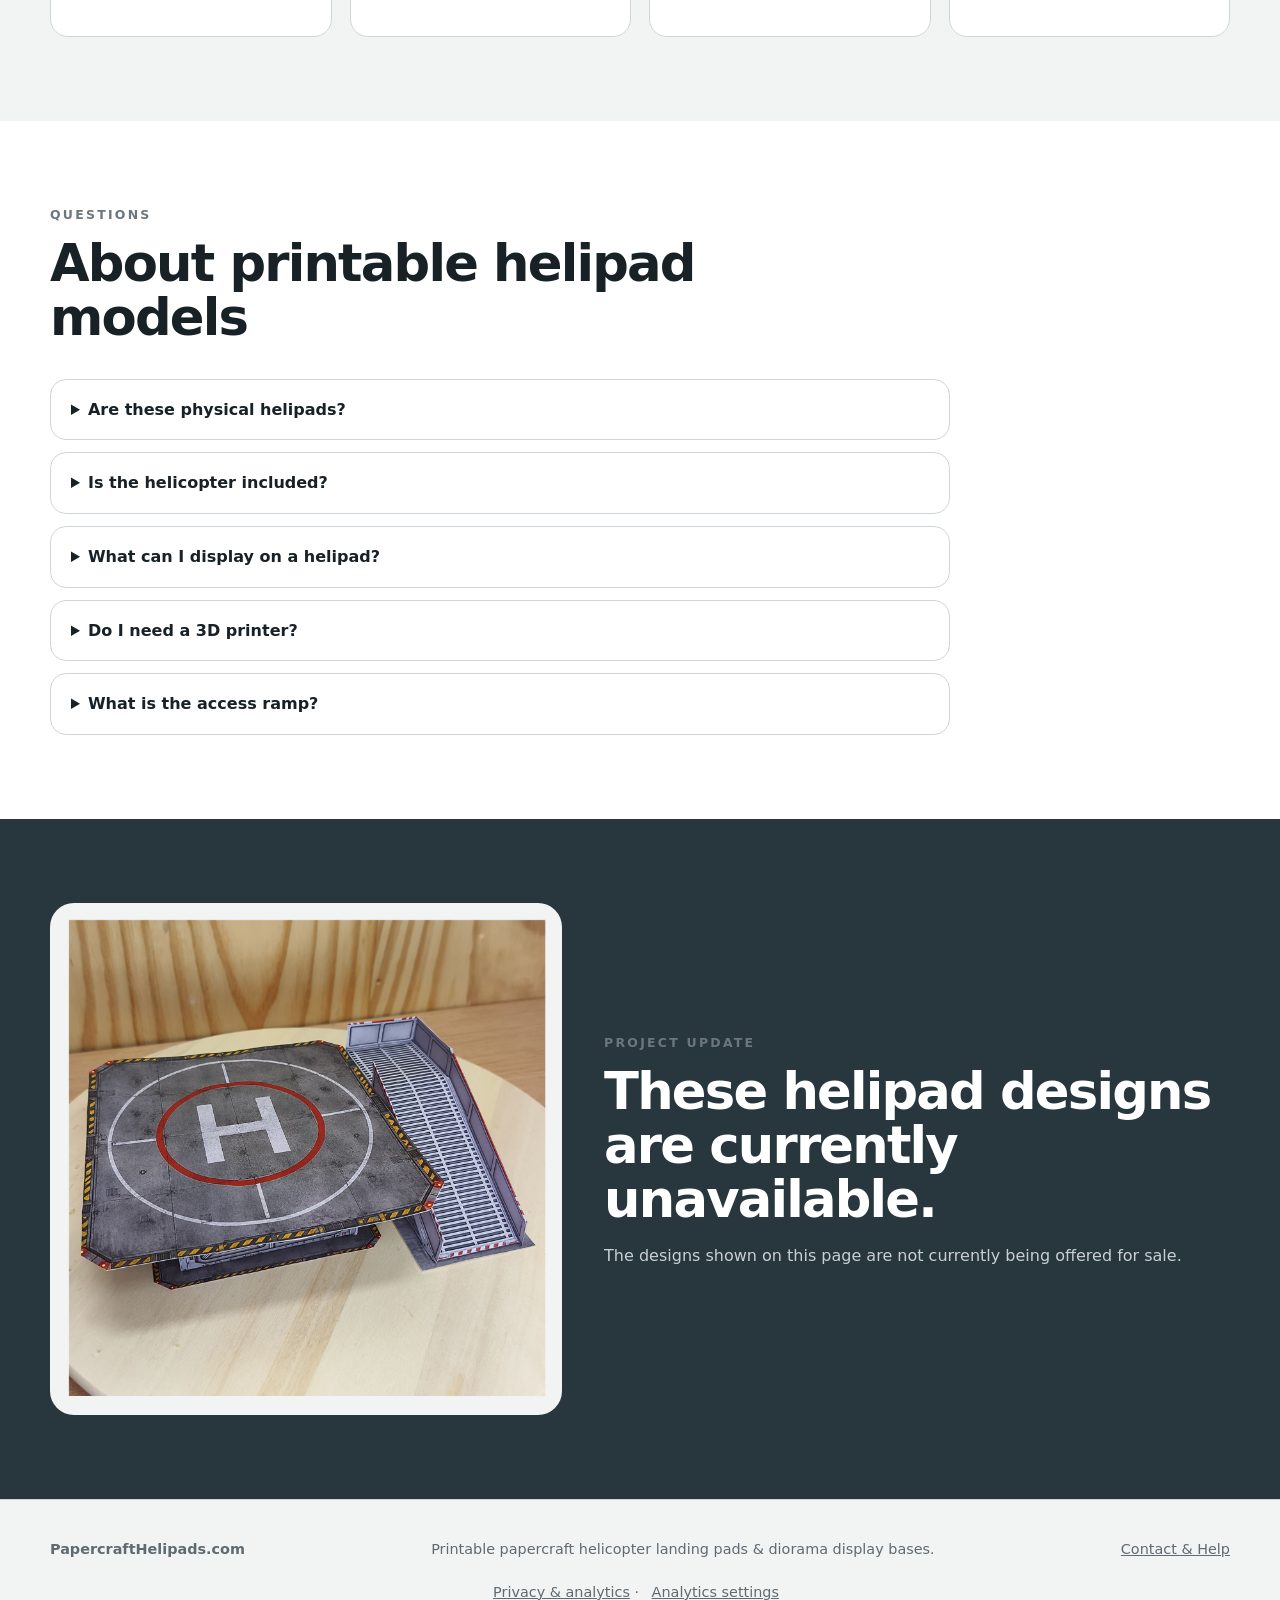
==== commit 086dad78: "Add files via upload" ====
--- a/index.html
+++ b/index.html
@@ -108,7 +108,8 @@
         <p class="muted">This printable hospital helipad turns a set of flat PDF pages into a raised rooftop-style helicopter display base. The finished platform includes detailed concrete textures, landing markings and a separate detachable access ramp.</p>
         <p class="muted">Use it as a miniature landing pad for rescue helicopters, medical aircraft, drones, diecast vehicles or a larger hospital diorama scene.</p>
         <div class="specs"><span class="pill">16 × 16 × 5 cm platform</span><span class="pill">Detachable access ramp</span><span class="pill">Printable PDF</span></div>
-        <span class="button" style="opacity:.65;cursor:default" aria-disabled="true">Currently unavailable</span>
+        <p class="muted">This helipad is currently unavailable. Explore our printable backdrops for diecast displays on Etsy.</p>
+        <a class="button" href="https://www.etsy.com/shop/3DShoeboxDiorama?section_id=48906668" target="_blank" rel="noopener">Shop Diecast Diorama Backdrops →</a>
       </div>
       <div class="product-media">
         <img class="feature" src="hospital-helipad-diorama-miniature-helicopter.jpg" alt="Completed hospital helipad diorama with a rescue helicopter displayed on the rooftop landing pad" loading="lazy" width="1600" height="1600">
@@ -147,7 +148,8 @@
         <p class="eyebrow">Weathered landing zone</p><h2>Post-Apocalyptic Helipad</h2>
         <p class="muted">A heavily weathered printable helicopter landing pad for abandoned, dystopian and post-apocalyptic displays. The rusted steel textures, worn landing markings and detailed access ramp create a much rougher setting than the clean hospital version.</p>
         <p class="muted">It works particularly well with model helicopters, sci-fi miniatures, action figures and custom terrain builds.</p>
-        <span class="button" style="opacity:.65;cursor:default" aria-disabled="true">Currently unavailable</span>
+        <p class="muted">This helipad is currently unavailable. Explore our printable backdrops for diecast displays on Etsy.</p>
+        <a class="button" href="https://www.etsy.com/shop/3DShoeboxDiorama?section_id=48906668" target="_blank" rel="noopener">Shop Diecast Diorama Backdrops →</a>
       </div>
       <div class="product-media">
         <img class="feature" src="post-apocalyptic-helipad-diorama-helicopter.jpg" alt="Completed post-apocalyptic helipad diorama with a red and white Coast Guard helicopter and the access ramp visible at the front" loading="lazy" width="1600" height="1600">
@@ -163,7 +165,8 @@
         <p class="eyebrow">Military-style display</p><h2>Army Green Papercraft Helipad</h2>
         <p class="muted">The Army Green design combines a clean landing zone with green steel-look side walls and a detailed detachable access ramp. It is designed for miniature military-style helicopter displays, model aircraft and compact dioramas.</p>
         <p class="muted">Because it is a printable paper model, the finished base gives a three-dimensional display without requiring a 3D printer.</p>
-        <span class="button" style="opacity:.65;cursor:default" aria-disabled="true">Currently unavailable</span>
+        <p class="muted">This helipad is currently unavailable. Explore our printable backdrops for diecast displays on Etsy.</p>
+        <a class="button" href="https://www.etsy.com/shop/3DShoeboxDiorama?section_id=48906668" target="_blank" rel="noopener">Shop Diecast Diorama Backdrops →</a>
       </div>
       <div class="product-media">
         <img class="feature" src="army-green-helicopter-display-base.jpg" alt="Completed Army Green helicopter display base with the access ramp positioned behind the raised helipad for a clear 3D view" loading="lazy" width="1600" height="1600">
